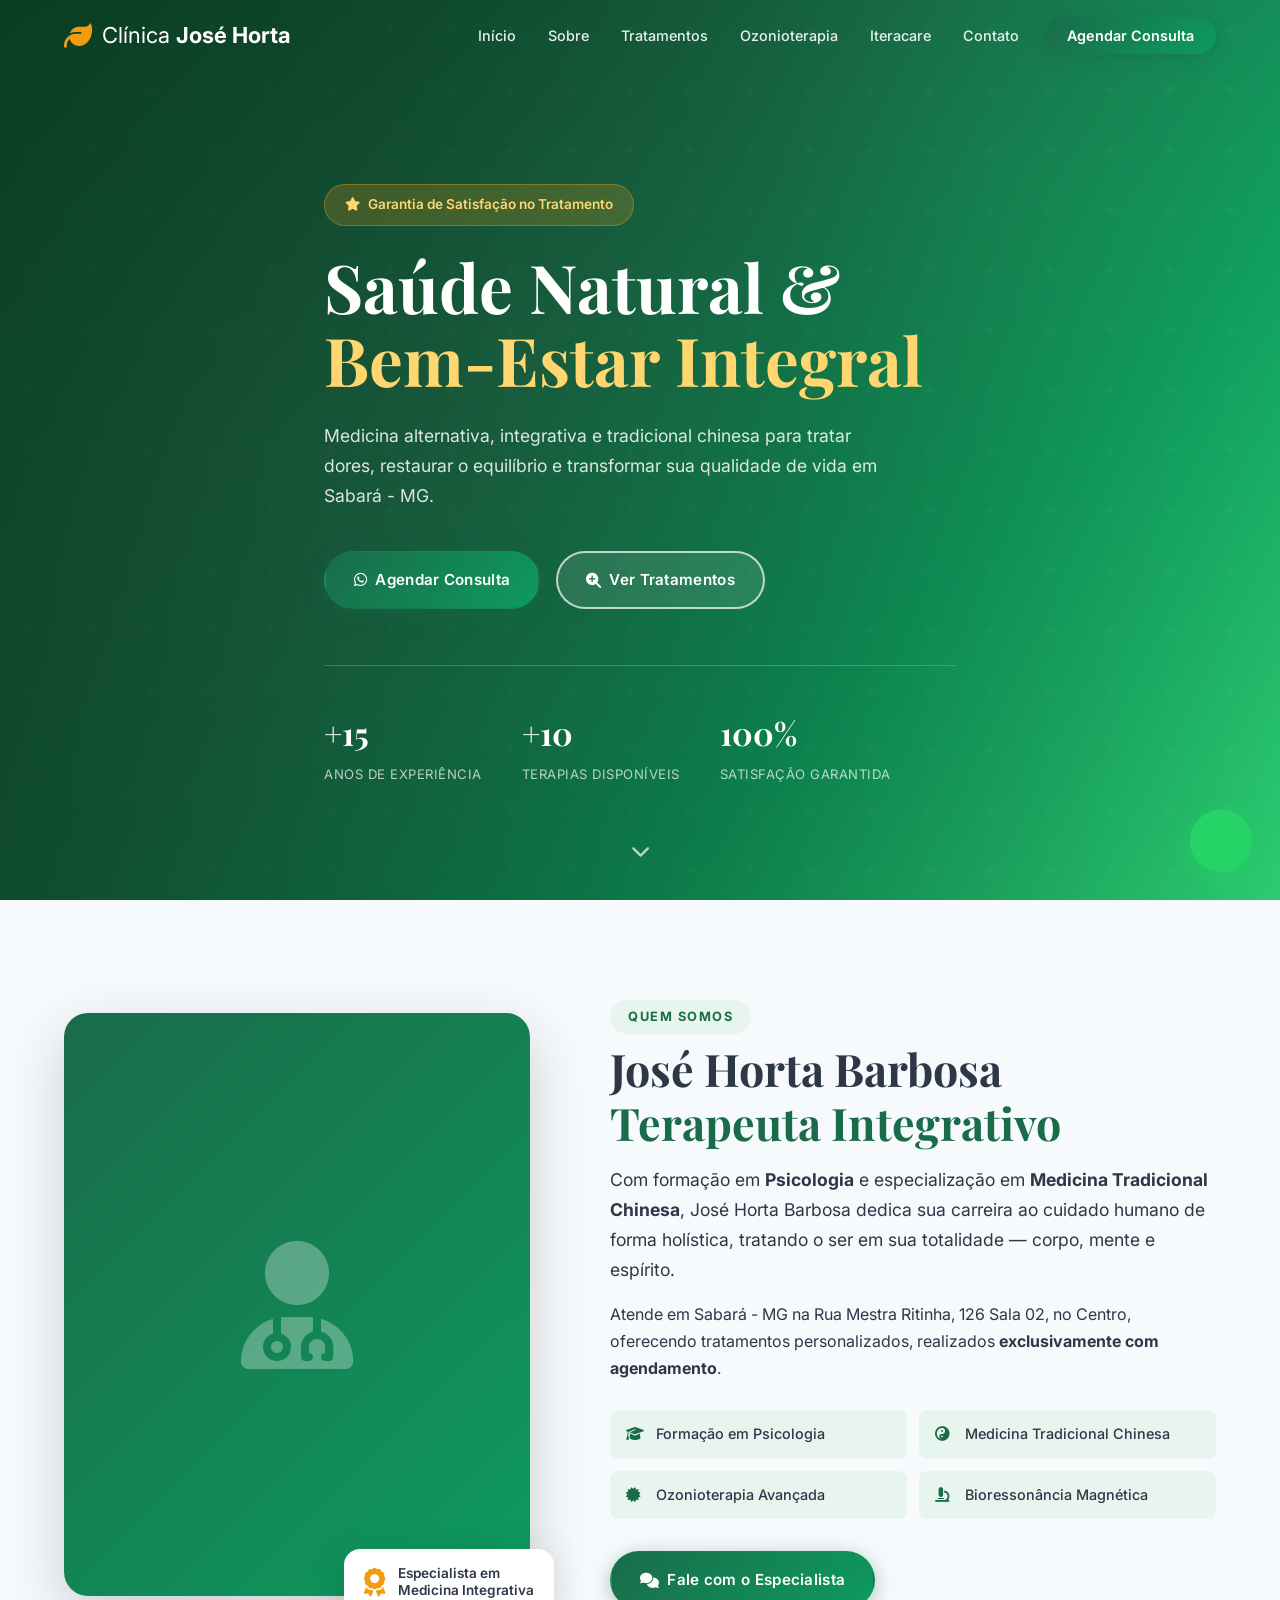
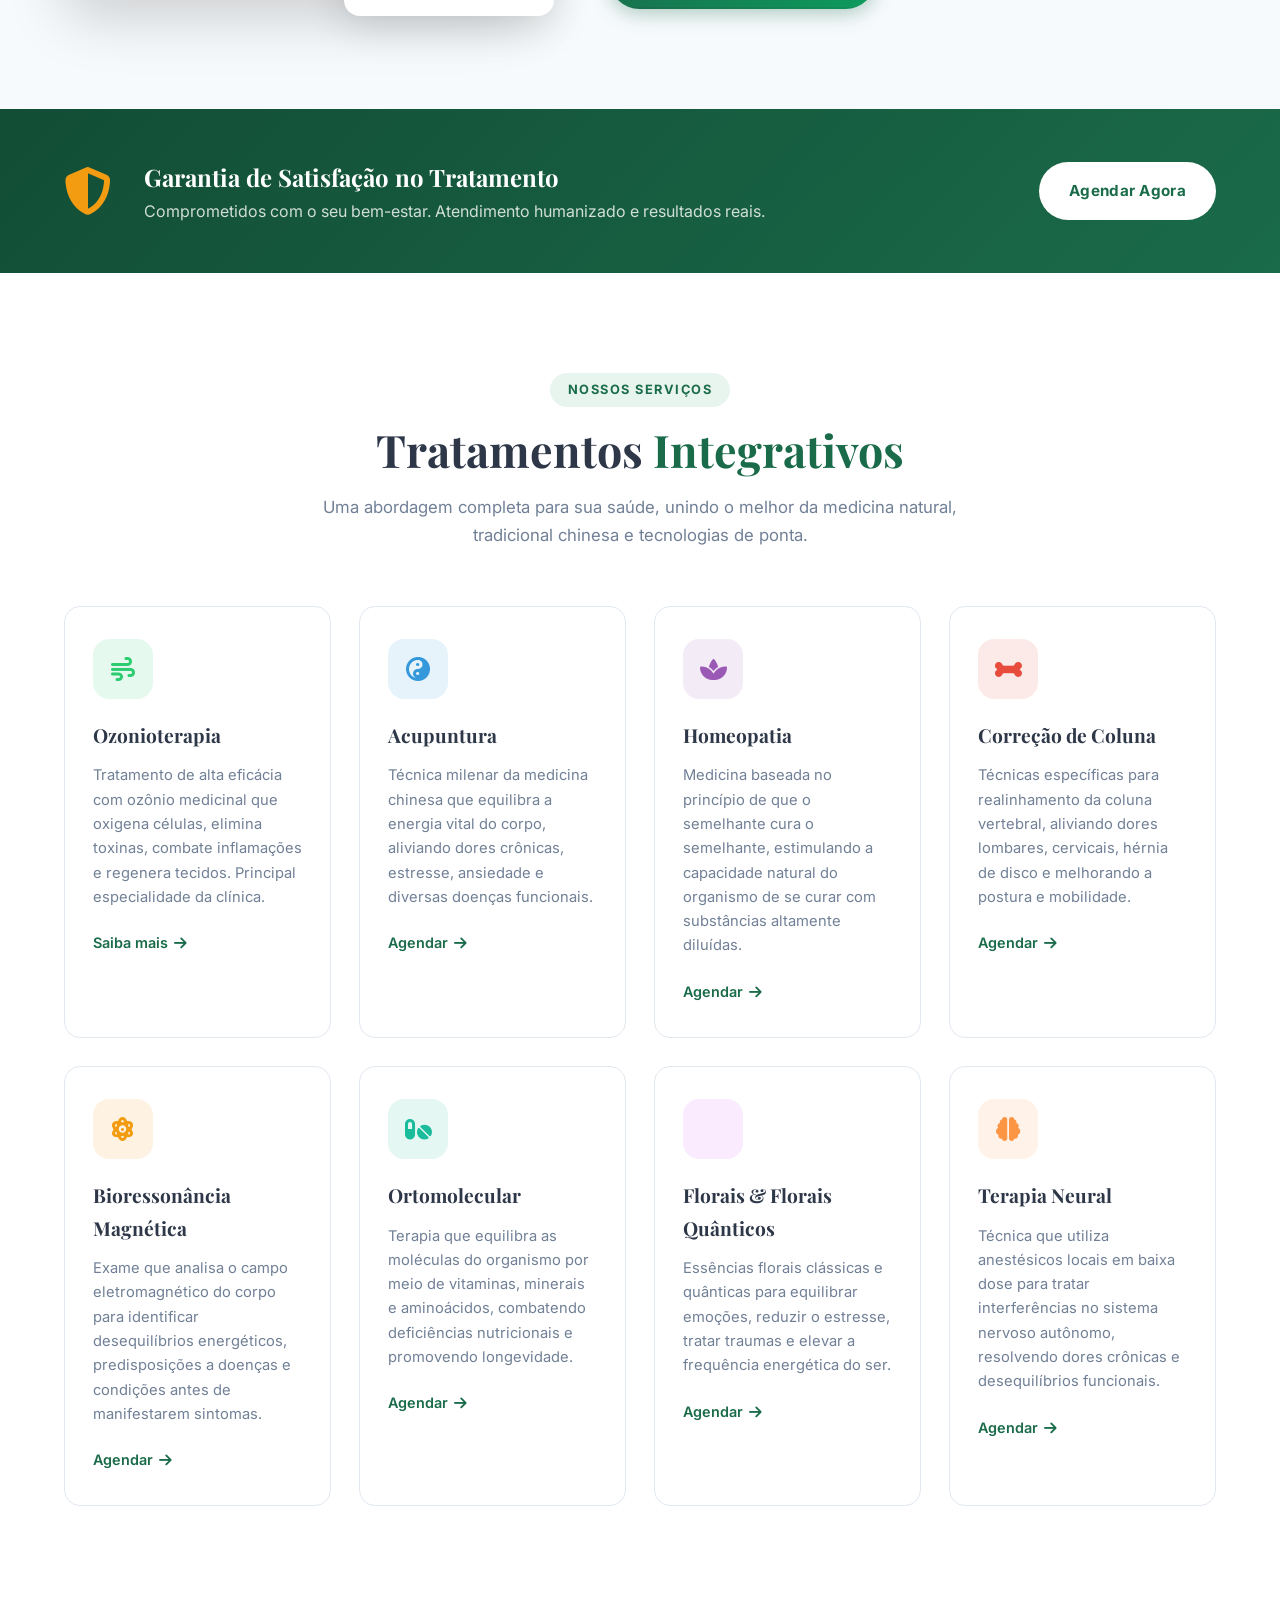
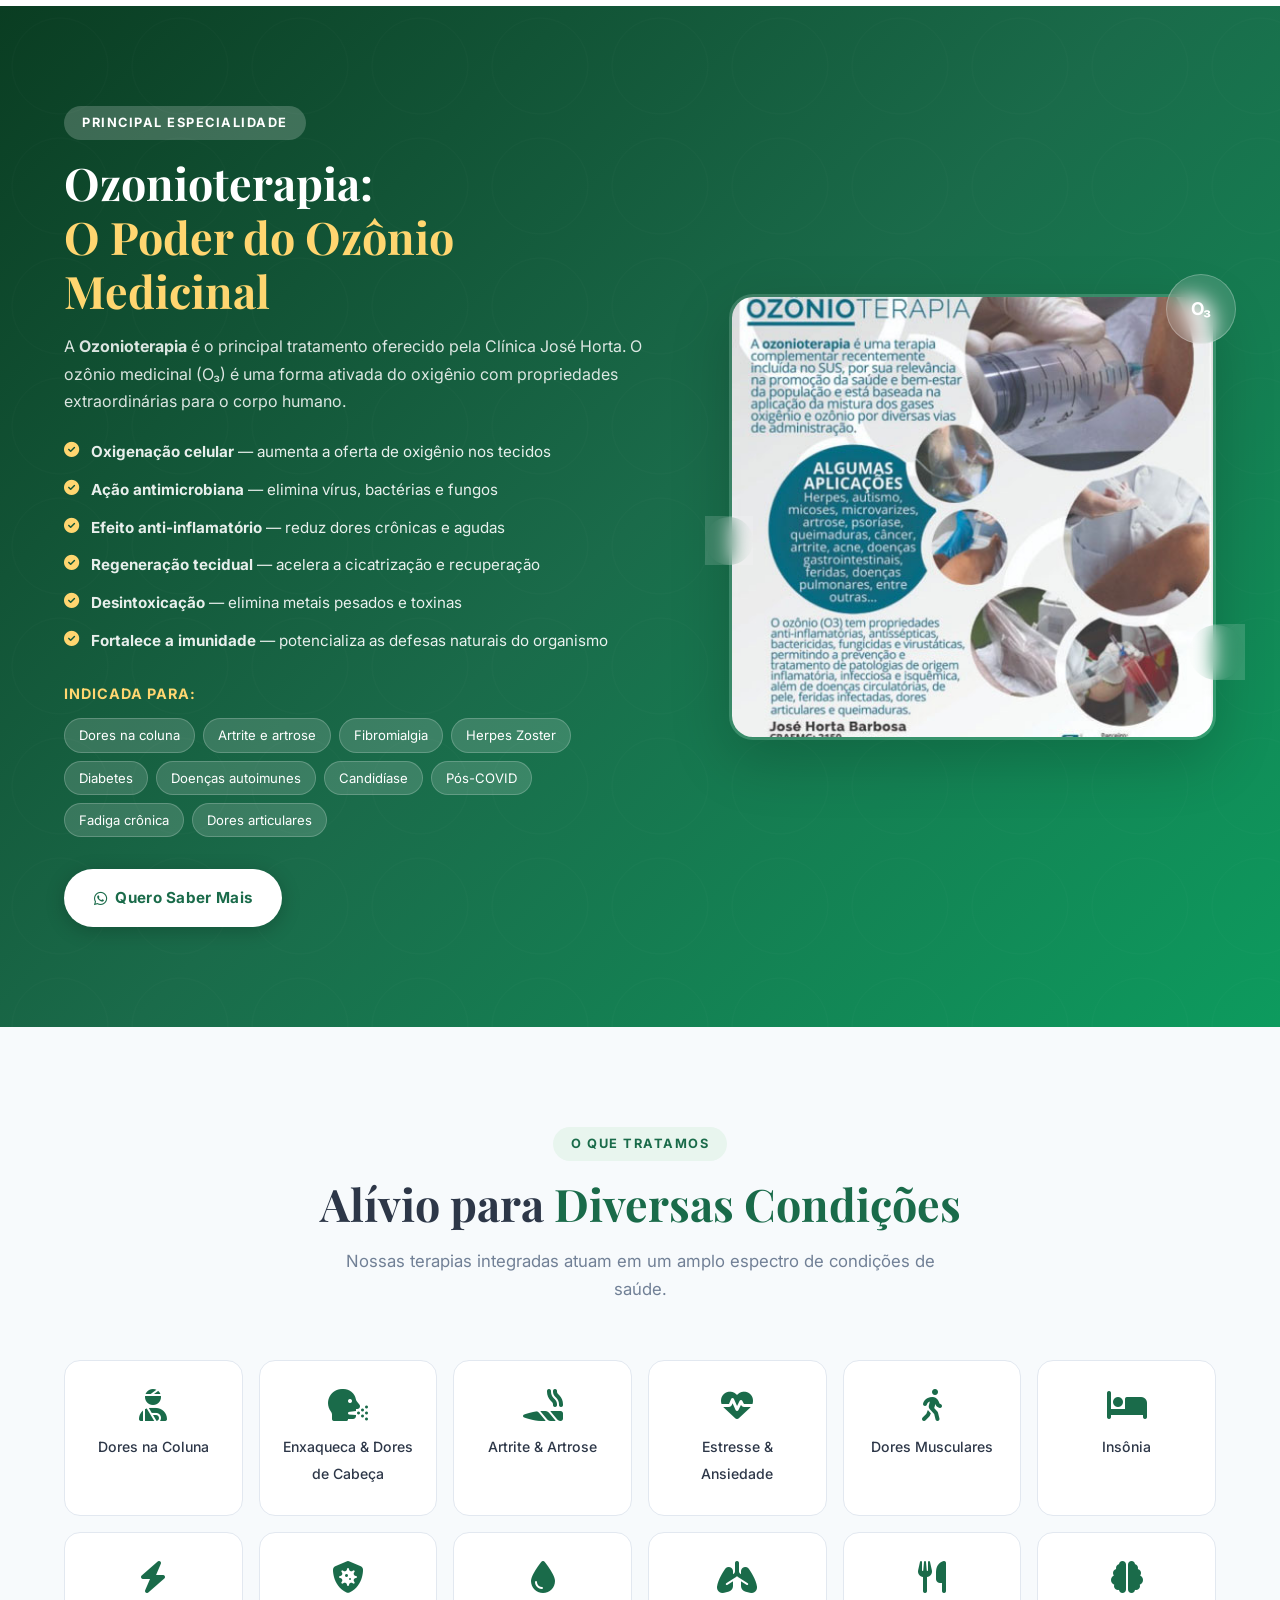
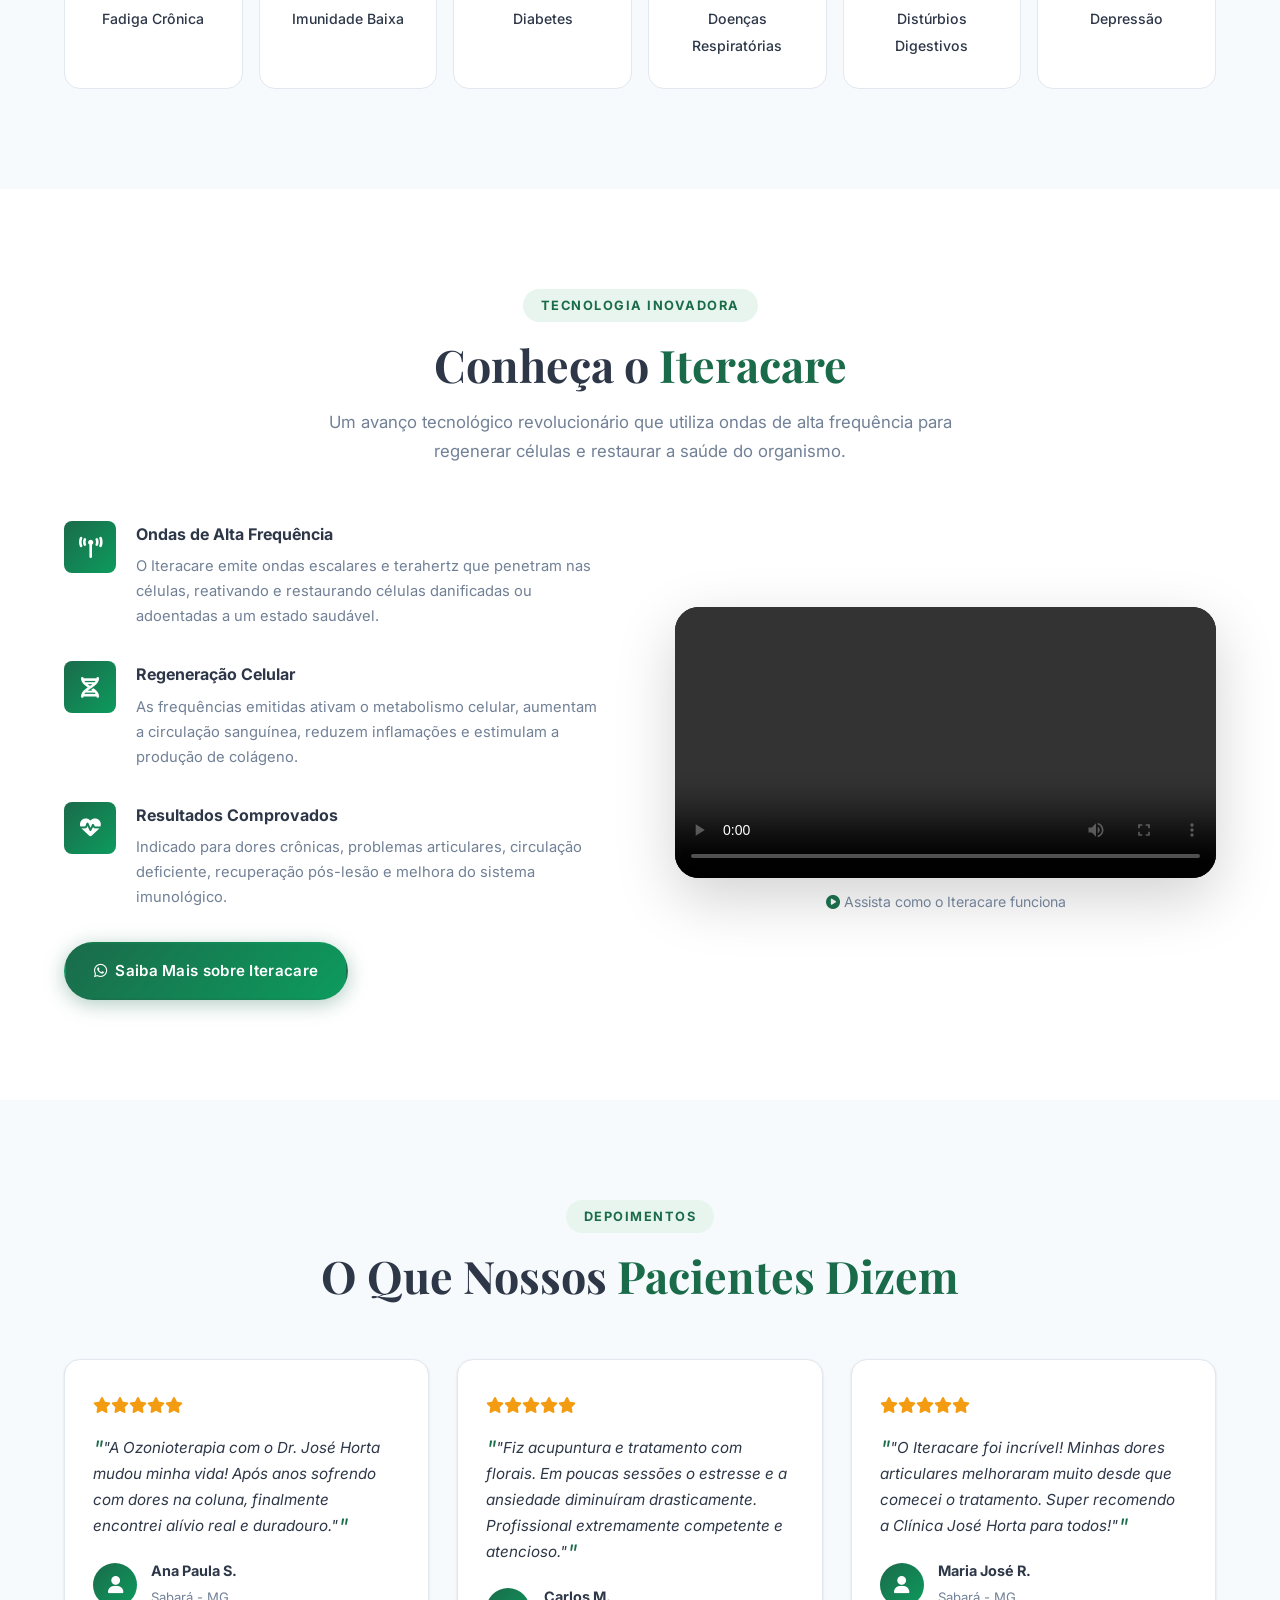
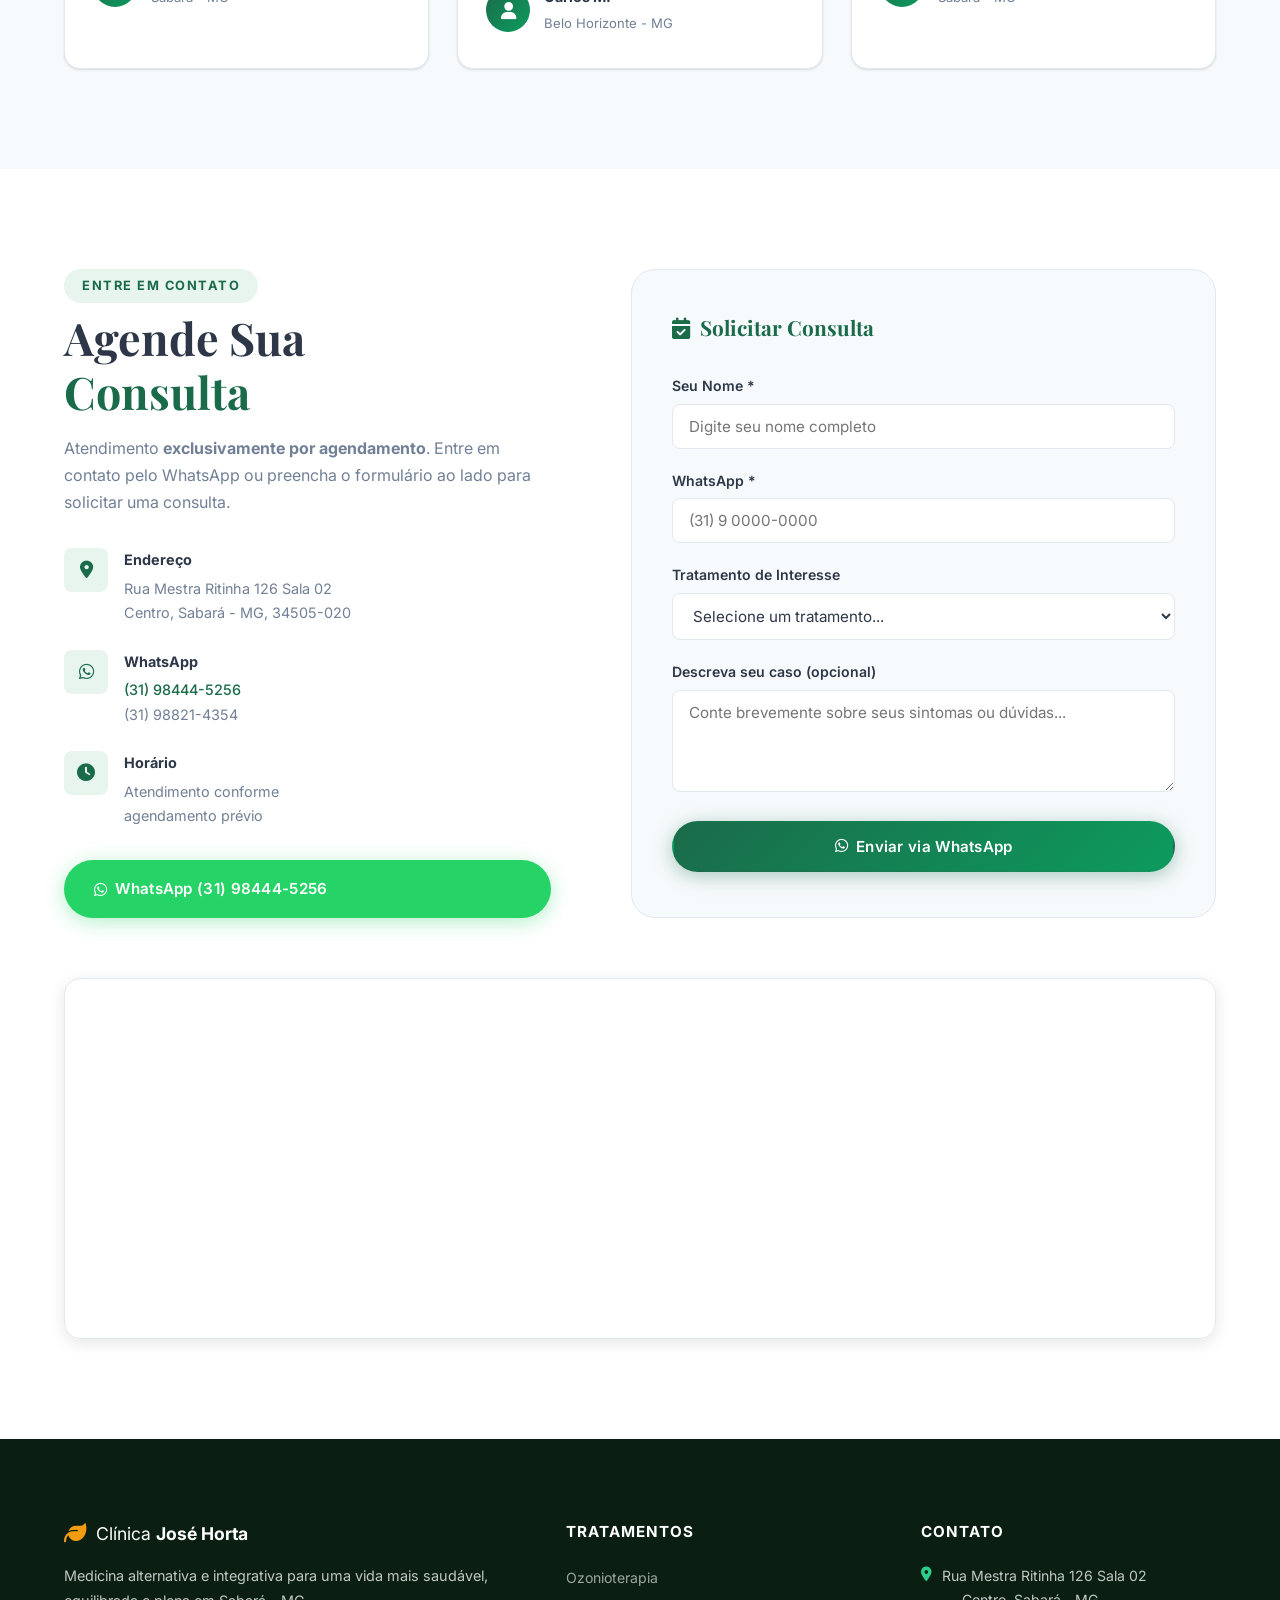
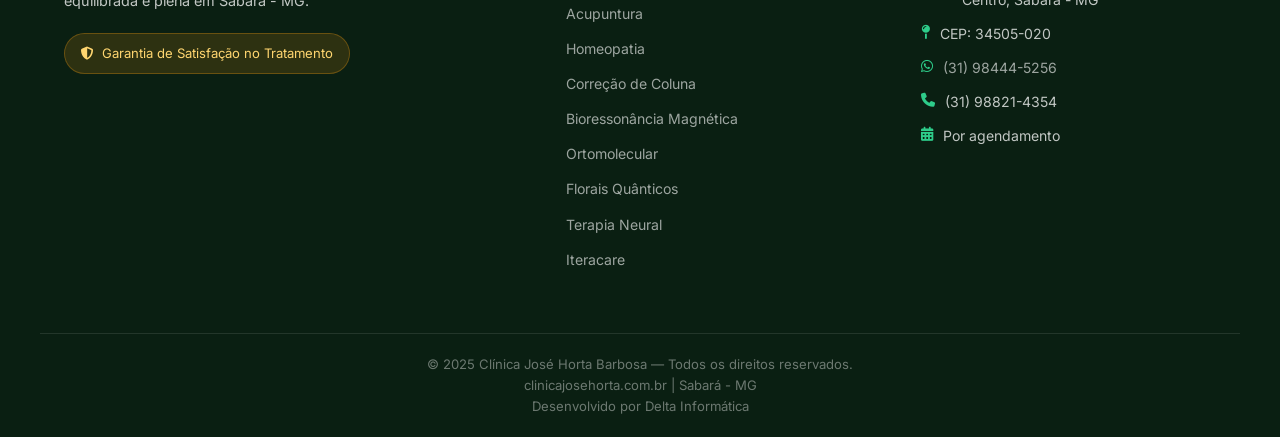
==== index.html @ dd83ba92 "Add files via upload" ====
<!DOCTYPE html>
<html lang="pt-BR">
<head>
  <meta charset="UTF-8" />
  <meta name="viewport" content="width=device-width, initial-scale=1.0" />
  <meta http-equiv="X-UA-Compatible" content="IE=edge" />

  <!-- SEO Primary -->
  <title>Clínica José Horta | Medicina Alternativa em Sabará - MG</title>
  <meta name="description" content="Clínica José Horta Barbosa em Sabará-MG. Especialista em Ozonioterapia, Acupuntura, Medicina Chinesa, Homeopatia, Bioressonância Magnética e muito mais. Agende sua consulta." />
  <meta name="keywords" content="medicina alternativa sabará, josé horta, jose horta sabara, alívio para dores coluna, alívio para dores, medicina chinesa sabara, ozônio terapia, ozonioterapia sabará, acupuntura, acupuntura sabara, medicina chinesa, tratamento com ondas de alta frequencia, iteracare, florais quânticos, terapia neural, homeopatia sabará, ortomolecular, bioressonância magnética, correção de coluna, terapia holística sabará, terapeuta sabará" />
  <meta name="author" content="José Horta Barbosa" />
  <meta name="robots" content="index, follow" />
  <link rel="canonical" href="https://clinicajosehorta.com.br/" />

  <!-- Open Graph -->
  <meta property="og:type" content="website" />
  <meta property="og:url" content="https://clinicajosehorta.com.br/" />
  <meta property="og:title" content="Clínica José Horta | Medicina Alternativa em Sabará - MG" />
  <meta property="og:description" content="Tratamentos naturais e integrais para seu bem-estar. Ozonioterapia, Acupuntura, Homeopatia, Bioressonância Magnética e mais. Sabará - MG." />
  <meta property="og:locale" content="pt_BR" />

  <!-- Schema.org structured data -->
  <script type="application/ld+json">
  {
    "@context": "https://schema.org",
    "@type": "MedicalClinic",
    "name": "Clínica José Horta Barbosa",
    "description": "Clínica de medicina alternativa e integrativa em Sabará - MG, especializada em ozonioterapia, acupuntura, medicina chinesa, homeopatia e mais.",
    "url": "https://clinicajosehorta.com.br",
    "telephone": "+553198444-5256",
    "address": {
      "@type": "PostalAddress",
      "streetAddress": "Rua Mestra Ritinha 126 Sala 02",
      "addressLocality": "Sabará",
      "addressRegion": "MG",
      "postalCode": "34505-020",
      "addressCountry": "BR"
    },
    "medicalSpecialty": ["Acupuncture", "Homeopathy", "Traditional Chinese Medicine"],
    "priceRange": "$$"
  }
  </script>

  <!-- Fonts -->
  <link rel="preconnect" href="https://fonts.googleapis.com" />
  <link rel="preconnect" href="https://fonts.gstatic.com" crossorigin />
  <link href="https://fonts.googleapis.com/css2?family=Playfair+Display:wght@400;600;700&family=Inter:wght@300;400;500;600&display=swap" rel="stylesheet" />

  <!-- Font Awesome -->
  <link rel="stylesheet" href="https://cdnjs.cloudflare.com/ajax/libs/font-awesome/6.5.0/css/all.min.css" />

  <link rel="stylesheet" href="css/style.css" />
</head>
<body>

  <!-- ===== HEADER / NAV ===== -->
  <header class="header" id="header">
    <nav class="nav container">
      <a href="#inicio" class="nav__logo">
        <i class="fas fa-leaf"></i>
        <span>Clínica <strong>José Horta</strong></span>
      </a>
      <ul class="nav__menu" id="navMenu">
        <li><a href="#inicio" class="nav__link">Início</a></li>
        <li><a href="#sobre" class="nav__link">Sobre</a></li>
        <li><a href="#tratamentos" class="nav__link">Tratamentos</a></li>
        <li><a href="#ozonio" class="nav__link">Ozonioterapia</a></li>
        <li><a href="#iteracare" class="nav__link">Iteracare</a></li>
        <li><a href="#contato" class="nav__link">Contato</a></li>
        <li><a href="https://wa.me/5531984445256?text=Olá!%20Gostaria%20de%20agendar%20uma%20consulta." target="_blank" rel="noopener" class="nav__btn">Agendar Consulta</a></li>
      </ul>
      <button class="nav__toggle" id="navToggle" aria-label="Menu">
        <i class="fas fa-bars"></i>
      </button>
    </nav>
  </header>

  <main>

    <!-- ===== HERO ===== -->
    <section class="hero" id="inicio">
      <div class="hero__bg"></div>
      <div class="hero__overlay"></div>
      <div class="container hero__content">
        <div class="hero__badge"><i class="fas fa-star"></i> Garantia de Satisfação no Tratamento</div>
        <h1 class="hero__title">
          Saúde Natural &amp;<br />
          <span class="highlight">Bem-Estar Integral</span>
        </h1>
        <p class="hero__subtitle">
          Medicina alternativa, integrativa e tradicional chinesa para tratar dores, restaurar o equilíbrio e transformar sua qualidade de vida em Sabará - MG.
        </p>
        <div class="hero__actions">
          <a href="https://wa.me/5531984445256?text=Olá!%20Gostaria%20de%20agendar%20uma%20consulta." target="_blank" rel="noopener" class="btn btn--primary">
            <i class="fab fa-whatsapp"></i> Agendar Consulta
          </a>
          <a href="#tratamentos" class="btn btn--outline">
            <i class="fas fa-search-plus"></i> Ver Tratamentos
          </a>
        </div>
        <div class="hero__stats">
          <div class="stat">
            <span class="stat__number">+15</span>
            <span class="stat__label">Anos de Experiência</span>
          </div>
          <div class="stat">
            <span class="stat__number">+10</span>
            <span class="stat__label">Terapias Disponíveis</span>
          </div>
          <div class="stat">
            <span class="stat__number">100%</span>
            <span class="stat__label">Satisfação Garantida</span>
          </div>
        </div>
      </div>
      <div class="hero__scroll">
        <a href="#sobre"><i class="fas fa-chevron-down"></i></a>
      </div>
    </section>

    <!-- ===== SOBRE ===== -->
    <section class="about" id="sobre">
      <div class="container about__grid">
        <div class="about__image-wrap">
          <div class="about__image-card">
            <div class="about__image-placeholder">
              <i class="fas fa-user-md"></i>
            </div>
            <div class="about__badge-card">
              <i class="fas fa-award"></i>
              <span>Especialista em<br/>Medicina Integrativa</span>
            </div>
          </div>
        </div>
        <div class="about__content">
          <span class="section__tag">Quem Somos</span>
          <h2 class="section__title">José Horta Barbosa<br /><span>Terapeuta Integrativo</span></h2>
          <p class="about__lead">
            Com formação em <strong>Psicologia</strong> e especialização em <strong>Medicina Tradicional Chinesa</strong>, José Horta Barbosa dedica sua carreira ao cuidado humano de forma holística, tratando o ser em sua totalidade — corpo, mente e espírito.
          </p>
          <p>
            Atende em Sabará - MG na Rua Mestra Ritinha, 126 Sala 02, no Centro, oferecendo tratamentos personalizados, realizados <strong>exclusivamente com agendamento</strong>.
          </p>
          <div class="about__credentials">
            <div class="credential"><i class="fas fa-graduation-cap"></i> Formação em Psicologia</div>
            <div class="credential"><i class="fas fa-yin-yang"></i> Medicina Tradicional Chinesa</div>
            <div class="credential"><i class="fas fa-certificate"></i> Ozonioterapia Avançada</div>
            <div class="credential"><i class="fas fa-microscope"></i> Bioressonância Magnética</div>
          </div>
          <a href="https://wa.me/5531984445256?text=Olá!%20Gostaria%20de%20saber%20mais%20sobre%20os%20tratamentos." target="_blank" rel="noopener" class="btn btn--primary">
            <i class="fas fa-comments"></i> Fale com o Especialista
          </a>
        </div>
      </div>
    </section>

    <!-- ===== BANNER DESTAQUE ===== -->
    <section class="banner-cta">
      <div class="container banner-cta__inner">
        <i class="fas fa-shield-alt banner-cta__icon"></i>
        <div>
          <h3>Garantia de Satisfação no Tratamento</h3>
          <p>Comprometidos com o seu bem-estar. Atendimento humanizado e resultados reais.</p>
        </div>
        <a href="https://wa.me/5531984445256?text=Olá!%20Gostaria%20de%20agendar%20uma%20consulta." target="_blank" rel="noopener" class="btn btn--white">
          Agendar Agora
        </a>
      </div>
    </section>

    <!-- ===== TRATAMENTOS ===== -->
    <section class="treatments" id="tratamentos">
      <div class="container">
        <div class="section__header">
          <span class="section__tag">Nossos Serviços</span>
          <h2 class="section__title">Tratamentos <span>Integrativos</span></h2>
          <p class="section__subtitle">Uma abordagem completa para sua saúde, unindo o melhor da medicina natural, tradicional chinesa e tecnologias de ponta.</p>
        </div>
        <div class="treatments__grid">

          <div class="treatment-card" data-aos="fade-up">
            <div class="treatment-card__icon" style="--c:#2ecc71">
              <i class="fas fa-wind"></i>
            </div>
            <h3>Ozonioterapia</h3>
            <p>Tratamento de alta eficácia com ozônio medicinal que oxigena células, elimina toxinas, combate inflamações e regenera tecidos. Principal especialidade da clínica.</p>
            <a href="#ozonio" class="treatment-card__link">Saiba mais <i class="fas fa-arrow-right"></i></a>
          </div>

          <div class="treatment-card" data-aos="fade-up" data-aos-delay="100">
            <div class="treatment-card__icon" style="--c:#3498db">
              <i class="fas fa-yin-yang"></i>
            </div>
            <h3>Acupuntura</h3>
            <p>Técnica milenar da medicina chinesa que equilibra a energia vital do corpo, aliviando dores crônicas, estresse, ansiedade e diversas doenças funcionais.</p>
            <a href="#contato" class="treatment-card__link">Agendar <i class="fas fa-arrow-right"></i></a>
          </div>

          <div class="treatment-card" data-aos="fade-up" data-aos-delay="200">
            <div class="treatment-card__icon" style="--c:#9b59b6">
              <i class="fas fa-spa"></i>
            </div>
            <h3>Homeopatia</h3>
            <p>Medicina baseada no princípio de que o semelhante cura o semelhante, estimulando a capacidade natural do organismo de se curar com substâncias altamente diluídas.</p>
            <a href="#contato" class="treatment-card__link">Agendar <i class="fas fa-arrow-right"></i></a>
          </div>

          <div class="treatment-card" data-aos="fade-up" data-aos-delay="300">
            <div class="treatment-card__icon" style="--c:#e74c3c">
              <i class="fas fa-bone"></i>
            </div>
            <h3>Correção de Coluna</h3>
            <p>Técnicas específicas para realinhamento da coluna vertebral, aliviando dores lombares, cervicais, hérnia de disco e melhorando a postura e mobilidade.</p>
            <a href="#contato" class="treatment-card__link">Agendar <i class="fas fa-arrow-right"></i></a>
          </div>

          <div class="treatment-card" data-aos="fade-up" data-aos-delay="0">
            <div class="treatment-card__icon" style="--c:#f39c12">
              <i class="fas fa-atom"></i>
            </div>
            <h3>Bioressonância Magnética</h3>
            <p>Exame que analisa o campo eletromagnético do corpo para identificar desequilíbrios energéticos, predisposições a doenças e condições antes de manifestarem sintomas.</p>
            <a href="#contato" class="treatment-card__link">Agendar <i class="fas fa-arrow-right"></i></a>
          </div>

          <div class="treatment-card" data-aos="fade-up" data-aos-delay="100">
            <div class="treatment-card__icon" style="--c:#1abc9c">
              <i class="fas fa-pills"></i>
            </div>
            <h3>Ortomolecular</h3>
            <p>Terapia que equilibra as moléculas do organismo por meio de vitaminas, minerais e aminoácidos, combatendo deficiências nutricionais e promovendo longevidade.</p>
            <a href="#contato" class="treatment-card__link">Agendar <i class="fas fa-arrow-right"></i></a>
          </div>

          <div class="treatment-card" data-aos="fade-up" data-aos-delay="200">
            <div class="treatment-card__icon" style="--c:#e056fd">
              <i class="fas fa-flower-tulip"></i>
            </div>
            <h3>Florais &amp; Florais Quânticos</h3>
            <p>Essências florais clássicas e quânticas para equilibrar emoções, reduzir o estresse, tratar traumas e elevar a frequência energética do ser.</p>
            <a href="#contato" class="treatment-card__link">Agendar <i class="fas fa-arrow-right"></i></a>
          </div>

          <div class="treatment-card" data-aos="fade-up" data-aos-delay="300">
            <div class="treatment-card__icon" style="--c:#fd9644">
              <i class="fas fa-brain"></i>
            </div>
            <h3>Terapia Neural</h3>
            <p>Técnica que utiliza anestésicos locais em baixa dose para tratar interferências no sistema nervoso autônomo, resolvendo dores crônicas e desequilíbrios funcionais.</p>
            <a href="#contato" class="treatment-card__link">Agendar <i class="fas fa-arrow-right"></i></a>
          </div>

        </div>
      </div>
    </section>

    <!-- ===== OZONIOTERAPIA DESTAQUE ===== -->
    <section class="ozone" id="ozonio">
      <div class="ozone__bg"></div>
      <div class="container ozone__inner">
        <div class="ozone__content">
          <span class="section__tag section__tag--light">Principal Especialidade</span>
          <h2 class="section__title section__title--light">Ozonioterapia:<br /><span>O Poder do Ozônio Medicinal</span></h2>
          <p>
            A <strong>Ozonioterapia</strong> é o principal tratamento oferecido pela Clínica José Horta. O ozônio medicinal (O₃) é uma forma ativada do oxigênio com propriedades extraordinárias para o corpo humano.
          </p>
          <div class="ozone__benefits">
            <div class="ozone__benefit">
              <i class="fas fa-circle-check"></i>
              <span><strong>Oxigenação celular</strong> — aumenta a oferta de oxigênio nos tecidos</span>
            </div>
            <div class="ozone__benefit">
              <i class="fas fa-circle-check"></i>
              <span><strong>Ação antimicrobiana</strong> — elimina vírus, bactérias e fungos</span>
            </div>
            <div class="ozone__benefit">
              <i class="fas fa-circle-check"></i>
              <span><strong>Efeito anti-inflamatório</strong> — reduz dores crônicas e agudas</span>
            </div>
            <div class="ozone__benefit">
              <i class="fas fa-circle-check"></i>
              <span><strong>Regeneração tecidual</strong> — acelera a cicatrização e recuperação</span>
            </div>
            <div class="ozone__benefit">
              <i class="fas fa-circle-check"></i>
              <span><strong>Desintoxicação</strong> — elimina metais pesados e toxinas</span>
            </div>
            <div class="ozone__benefit">
              <i class="fas fa-circle-check"></i>
              <span><strong>Fortalece a imunidade</strong> — potencializa as defesas naturais do organismo</span>
            </div>
          </div>
          <div class="ozone__conditions">
            <h4>Indicada para:</h4>
            <div class="ozone__tags">
              <span>Dores na coluna</span>
              <span>Artrite e artrose</span>
              <span>Fibromialgia</span>
              <span>Herpes Zoster</span>
              <span>Diabetes</span>
              <span>Doenças autoimunes</span>
              <span>Candidíase</span>
              <span>Pós-COVID</span>
              <span>Fadiga crônica</span>
              <span>Dores articulares</span>
            </div>
          </div>
          <a href="https://wa.me/5531984445256?text=Olá!%20Tenho%20interesse%20em%20saber%20mais%20sobre%20a%20Ozonioterapia." target="_blank" rel="noopener" class="btn btn--white-green">
            <i class="fab fa-whatsapp"></i> Quero Saber Mais
          </a>
        </div>
        <div class="ozone__image">
          <div class="ozone__image-frame">
            <img src="imgs/ozonioterapia.jpg" alt="Ozonioterapia - Tratamento com ozônio medicinal na Clínica José Horta em Sabará MG" loading="lazy" />
          </div>
          <div class="ozone__bubble ozone__bubble--1">O₃</div>
          <div class="ozone__bubble ozone__bubble--2"><i class="fas fa-lungs"></i></div>
          <div class="ozone__bubble ozone__bubble--3"><i class="fas fa-dna"></i></div>
        </div>
      </div>
    </section>

    <!-- ===== DORES E CONDIÇÕES ===== -->
    <section class="conditions">
      <div class="container">
        <div class="section__header">
          <span class="section__tag">O Que Tratamos</span>
          <h2 class="section__title">Alívio para <span>Diversas Condições</span></h2>
          <p class="section__subtitle">Nossas terapias integradas atuam em um amplo espectro de condições de saúde.</p>
        </div>
        <div class="conditions__grid">
          <div class="condition-item"><i class="fas fa-user-injured"></i><span>Dores na Coluna</span></div>
          <div class="condition-item"><i class="fas fa-head-side-cough"></i><span>Enxaqueca &amp; Dores de Cabeça</span></div>
          <div class="condition-item"><i class="fas fa-joint"></i><span>Artrite &amp; Artrose</span></div>
          <div class="condition-item"><i class="fas fa-heart-pulse"></i><span>Estresse &amp; Ansiedade</span></div>
          <div class="condition-item"><i class="fas fa-person-walking"></i><span>Dores Musculares</span></div>
          <div class="condition-item"><i class="fas fa-bed"></i><span>Insônia</span></div>
          <div class="condition-item"><i class="fas fa-bolt"></i><span>Fadiga Crônica</span></div>
          <div class="condition-item"><i class="fas fa-shield-virus"></i><span>Imunidade Baixa</span></div>
          <div class="condition-item"><i class="fas fa-droplet"></i><span>Diabetes</span></div>
          <div class="condition-item"><i class="fas fa-lungs"></i><span>Doenças Respiratórias</span></div>
          <div class="condition-item"><i class="fas fa-utensils"></i><span>Distúrbios Digestivos</span></div>
          <div class="condition-item"><i class="fas fa-brain"></i><span>Depressão</span></div>
        </div>
      </div>
    </section>

    <!-- ===== ITERACARE ===== -->
    <section class="iteracare" id="iteracare">
      <div class="container">
        <div class="section__header">
          <span class="section__tag">Tecnologia Inovadora</span>
          <h2 class="section__title">Conheça o <span>Iteracare</span></h2>
          <p class="section__subtitle">Um avanço tecnológico revolucionário que utiliza ondas de alta frequência para regenerar células e restaurar a saúde do organismo.</p>
        </div>
        <div class="iteracare__grid">
          <div class="iteracare__info">
            <div class="iteracare__feature">
              <div class="iteracare__feature-icon"><i class="fas fa-broadcast-tower"></i></div>
              <div>
                <h4>Ondas de Alta Frequência</h4>
                <p>O Iteracare emite ondas escalares e terahertz que penetram nas células, reativando e restaurando células danificadas ou adoentadas a um estado saudável.</p>
              </div>
            </div>
            <div class="iteracare__feature">
              <div class="iteracare__feature-icon"><i class="fas fa-dna"></i></div>
              <div>
                <h4>Regeneração Celular</h4>
                <p>As frequências emitidas ativam o metabolismo celular, aumentam a circulação sanguínea, reduzem inflamações e estimulam a produção de colágeno.</p>
              </div>
            </div>
            <div class="iteracare__feature">
              <div class="iteracare__feature-icon"><i class="fas fa-heart-pulse"></i></div>
              <div>
                <h4>Resultados Comprovados</h4>
                <p>Indicado para dores crônicas, problemas articulares, circulação deficiente, recuperação pós-lesão e melhora do sistema imunológico.</p>
              </div>
            </div>
            <a href="https://wa.me/5531984445256?text=Olá!%20Tenho%20interesse%20no%20tratamento%20com%20Iteracare." target="_blank" rel="noopener" class="btn btn--primary">
              <i class="fab fa-whatsapp"></i> Saiba Mais sobre Iteracare
            </a>
          </div>
          <div class="iteracare__video-wrap">
            <video controls preload="metadata" poster="" class="iteracare__video" aria-label="Vídeo demonstrativo do aparelho Iteracare - ondas de alta frequência">
              <source src="imgs/Itera Care aparelho de frequencia de ondas.mp4" type="video/mp4" />
              Seu navegador não suporta vídeo HTML5.
            </video>
            <div class="iteracare__video-caption">
              <i class="fas fa-play-circle"></i> Assista como o Iteracare funciona
            </div>
          </div>
        </div>
      </div>
    </section>

    <!-- ===== DEPOIMENTOS ===== -->
    <section class="testimonials">
      <div class="container">
        <div class="section__header">
          <span class="section__tag">Depoimentos</span>
          <h2 class="section__title">O Que Nossos <span>Pacientes Dizem</span></h2>
        </div>
        <div class="testimonials__grid">
          <div class="testimonial-card">
            <div class="testimonial-card__stars">
              <i class="fas fa-star"></i><i class="fas fa-star"></i><i class="fas fa-star"></i><i class="fas fa-star"></i><i class="fas fa-star"></i>
            </div>
            <p>"A Ozonioterapia com o Dr. José Horta mudou minha vida! Após anos sofrendo com dores na coluna, finalmente encontrei alívio real e duradouro."</p>
            <div class="testimonial-card__author">
              <div class="testimonial-card__avatar"><i class="fas fa-user"></i></div>
              <div>
                <strong>Ana Paula S.</strong>
                <span>Sabará - MG</span>
              </div>
            </div>
          </div>
          <div class="testimonial-card">
            <div class="testimonial-card__stars">
              <i class="fas fa-star"></i><i class="fas fa-star"></i><i class="fas fa-star"></i><i class="fas fa-star"></i><i class="fas fa-star"></i>
            </div>
            <p>"Fiz acupuntura e tratamento com florais. Em poucas sessões o estresse e a ansiedade diminuíram drasticamente. Profissional extremamente competente e atencioso."</p>
            <div class="testimonial-card__author">
              <div class="testimonial-card__avatar"><i class="fas fa-user"></i></div>
              <div>
                <strong>Carlos M.</strong>
                <span>Belo Horizonte - MG</span>
              </div>
            </div>
          </div>
          <div class="testimonial-card">
            <div class="testimonial-card__stars">
              <i class="fas fa-star"></i><i class="fas fa-star"></i><i class="fas fa-star"></i><i class="fas fa-star"></i><i class="fas fa-star"></i>
            </div>
            <p>"O Iteracare foi incrível! Minhas dores articulares melhoraram muito desde que comecei o tratamento. Super recomendo a Clínica José Horta para todos!"</p>
            <div class="testimonial-card__author">
              <div class="testimonial-card__avatar"><i class="fas fa-user"></i></div>
              <div>
                <strong>Maria José R.</strong>
                <span>Sabará - MG</span>
              </div>
            </div>
          </div>
        </div>
      </div>
    </section>

    <!-- ===== CONTATO ===== -->
    <section class="contact" id="contato">
      <div class="container contact__grid">
        <div class="contact__info">
          <span class="section__tag">Entre em Contato</span>
          <h2 class="section__title">Agende Sua<br /><span>Consulta</span></h2>
          <p>Atendimento <strong>exclusivamente por agendamento</strong>. Entre em contato pelo WhatsApp ou preencha o formulário ao lado para solicitar uma consulta.</p>

          <div class="contact__details">
            <div class="contact__detail">
              <i class="fas fa-map-marker-alt"></i>
              <div>
                <strong>Endereço</strong>
                <p>Rua Mestra Ritinha 126 Sala 02<br />Centro, Sabará - MG, 34505-020</p>
              </div>
            </div>
            <div class="contact__detail">
              <i class="fab fa-whatsapp"></i>
              <div>
                <strong>WhatsApp</strong>
                <p>
                  <a href="https://wa.me/5531984445256?text=Olá!%20Gostaria%20de%20agendar%20uma%20consulta." target="_blank" rel="noopener">(31) 98444-5256</a><br />
                  <span>(31) 98821-4354</span>
                </p>
              </div>
            </div>
            <div class="contact__detail">
              <i class="fas fa-clock"></i>
              <div>
                <strong>Horário</strong>
                <p>Atendimento conforme<br />agendamento prévio</p>
              </div>
            </div>
          </div>

          <div class="contact__whatsapp-btns">
            <a href="https://wa.me/5531984445256?text=Olá!%20Gostaria%20de%20agendar%20uma%20consulta." target="_blank" rel="noopener" class="btn btn--whatsapp">
              <i class="fab fa-whatsapp"></i> WhatsApp (31) 98444-5256
            </a>
          </div>
        </div>

        <div class="contact__form-wrap">
          <form class="contact__form" id="contactForm" novalidate>
            <h3><i class="fas fa-calendar-check"></i> Solicitar Consulta</h3>
            <div class="form__group">
              <label for="name">Seu Nome *</label>
              <input type="text" id="name" name="name" placeholder="Digite seu nome completo" required autocomplete="name" />
            </div>
            <div class="form__group">
              <label for="phone">WhatsApp *</label>
              <input type="tel" id="phone" name="phone" placeholder="(31) 9 0000-0000" required autocomplete="tel" />
            </div>
            <div class="form__group">
              <label for="treatment">Tratamento de Interesse</label>
              <select id="treatment" name="treatment">
                <option value="">Selecione um tratamento...</option>
                <option value="ozonioterapia">Ozonioterapia</option>
                <option value="acupuntura">Acupuntura</option>
                <option value="homeopatia">Homeopatia</option>
                <option value="coluna">Correção de Coluna</option>
                <option value="bioressonancia">Bioressonância Magnética</option>
                <option value="ortomolecular">Ortomolecular</option>
                <option value="florais">Florais / Florais Quânticos</option>
                <option value="terapia-neural">Terapia Neural</option>
                <option value="iteracare">Iteracare</option>
                <option value="outro">Outro / Não sei ainda</option>
              </select>
            </div>
            <div class="form__group">
              <label for="message">Descreva seu caso (opcional)</label>
              <textarea id="message" name="message" rows="4" placeholder="Conte brevemente sobre seus sintomas ou dúvidas..."></textarea>
            </div>
            <button type="submit" class="btn btn--primary btn--full">
              <i class="fab fa-whatsapp"></i> Enviar via WhatsApp
            </button>
          </form>
        </div>
      </div>

      <div class="container">
        <div class="contact__map">
          <iframe
            src="https://www.google.com/maps/embed?pb=!1m18!1m12!1m3!1d3753.45!2d-43.8076!3d-19.8895!2m3!1f0!2f0!3f0!3m2!1i1024!2i768!4f13.1!3m3!1m2!1s0x0%3A0x0!2sRua%20Mestra%20Ritinha%20126%2C%20Centro%2C%20Sabar%C3%A1%2C%20MG!5e0!3m2!1spt!2sbr!4v1620000000000!5m2!1spt!2sbr"
            width="100%"
            height="350"
            style="border:0;"
            allowfullscreen=""
            loading="lazy"
            referrerpolicy="no-referrer-when-downgrade"
            title="Localização da Clínica José Horta em Sabará - MG"
            aria-label="Mapa com localização da clínica">
          </iframe>
        </div>
      </div>
    </section>

  </main>

  <!-- ===== FOOTER ===== -->
  <footer class="footer">
    <div class="container footer__grid">
      <div class="footer__brand">
        <div class="footer__logo">
          <i class="fas fa-leaf"></i>
          <span>Clínica <strong>José Horta</strong></span>
        </div>
        <p>Medicina alternativa e integrativa para uma vida mais saudável, equilibrada e plena em Sabará - MG.</p>
        <div class="footer__guarantee">
          <i class="fas fa-shield-alt"></i>
          <span>Garantia de Satisfação no Tratamento</span>
        </div>
      </div>
      <div class="footer__links">
        <h4>Tratamentos</h4>
        <ul>
          <li><a href="#tratamentos">Ozonioterapia</a></li>
          <li><a href="#tratamentos">Acupuntura</a></li>
          <li><a href="#tratamentos">Homeopatia</a></li>
          <li><a href="#tratamentos">Correção de Coluna</a></li>
          <li><a href="#tratamentos">Bioressonância Magnética</a></li>
          <li><a href="#tratamentos">Ortomolecular</a></li>
          <li><a href="#tratamentos">Florais Quânticos</a></li>
          <li><a href="#tratamentos">Terapia Neural</a></li>
          <li><a href="#iteracare">Iteracare</a></li>
        </ul>
      </div>
      <div class="footer__contact">
        <h4>Contato</h4>
        <p><i class="fas fa-map-marker-alt"></i> Rua Mestra Ritinha 126 Sala 02<br />&nbsp;&nbsp;&nbsp;&nbsp;&nbsp;Centro, Sabará - MG</p>
        <p><i class="fas fa-map-pin"></i> CEP: 34505-020</p>
        <p>
          <i class="fab fa-whatsapp"></i>
          <a href="https://wa.me/5531984445256" target="_blank" rel="noopener">(31) 98444-5256</a>
        </p>
        <p>
          <i class="fas fa-phone"></i>
          (31) 98821-4354
        </p>
        <p><i class="fas fa-calendar-alt"></i> Por agendamento</p>
      </div>
    </div>
    <div class="footer__bottom">
      <div class="container">
        <p>&copy; 2025 Clínica José Horta Barbosa — Todos os direitos reservados.</p>
        <p>clinicajosehorta.com.br | Sabará - MG</p>
        <p>Desenvolvido por <a href="https://www.deltainformatica.com.br/" target="_blank" rel="noopener">Delta Informática</a></p>
      </div>
    </div>
  </footer>

  <!-- ===== FLOATING WHATSAPP BUTTON ===== -->
  <a href="https://wa.me/5531984445256?text=Olá!%20Gostaria%20de%20agendar%20uma%20consulta." target="_blank" rel="noopener" class="whatsapp-float" id="whatsappFloat" aria-label="Fale conosco pelo WhatsApp">
    <i class="fab fa-whatsapp"></i>
    <div class="whatsapp-float__pulse"></div>
  </a>

  <!-- Back to top -->
  <a href="#inicio" class="back-to-top" id="backToTop" aria-label="Voltar ao topo">
    <i class="fas fa-chevron-up"></i>
  </a>

  <script src="js/main.js"></script>
</body>
</html>
---- css/style.css ----
/* ============================================================
   Clínica José Horta — Main Stylesheet
   Modern, professional alternative medicine website
   ============================================================ */

/* ---- CSS Variables ---- */
:root {
  --color-primary: #1a6b4a;
  --color-primary-dark: #124d36;
  --color-primary-light: #2ecc8a;
  --color-secondary: #0d9b5e;
  --color-accent: #f39c12;
  --color-accent-light: #ffd670;
  --color-green-soft: #e8f5ee;
  --color-white: #ffffff;
  --color-text: #2d3748;
  --color-text-light: #718096;
  --color-bg: #f7fafc;
  --color-border: #e2e8f0;
  --color-whatsapp: #25D366;
  --color-whatsapp-dark: #128C7E;

  --font-heading: 'Playfair Display', Georgia, serif;
  --font-body: 'Inter', system-ui, sans-serif;

  --shadow-sm: 0 1px 3px rgba(0,0,0,.08), 0 1px 2px rgba(0,0,0,.06);
  --shadow-md: 0 4px 16px rgba(0,0,0,.10);
  --shadow-lg: 0 10px 40px rgba(0,0,0,.14);
  --shadow-xl: 0 20px 60px rgba(0,0,0,.18);

  --radius-sm: 8px;
  --radius-md: 16px;
  --radius-lg: 24px;
  --radius-full: 999px;

  --transition: .3s ease;
  --header-h: 72px;
}

/* ---- Reset & Base ---- */
*, *::before, *::after { box-sizing: border-box; margin: 0; padding: 0; }

html {
  scroll-behavior: smooth;
  font-size: 16px;
}

body {
  font-family: var(--font-body);
  color: var(--color-text);
  background: var(--color-white);
  line-height: 1.7;
  overflow-x: hidden;
}

img { max-width: 100%; height: auto; display: block; }

a { text-decoration: none; color: inherit; }

ul { list-style: none; }

button { cursor: pointer; font-family: inherit; }

/* ---- Layout helpers ---- */
.container {
  width: 100%;
  max-width: 1200px;
  margin-inline: auto;
  padding-inline: 24px;
}

/* ============================================================
   BUTTONS
   ============================================================ */
.btn {
  display: inline-flex;
  align-items: center;
  gap: 8px;
  padding: 14px 28px;
  border-radius: var(--radius-full);
  font-weight: 600;
  font-size: .95rem;
  letter-spacing: .3px;
  transition: var(--transition);
  border: 2px solid transparent;
  cursor: pointer;
  text-decoration: none;
  white-space: nowrap;
}

.btn--primary {
  background: linear-gradient(135deg, var(--color-primary), var(--color-secondary));
  color: var(--color-white);
  box-shadow: 0 4px 20px rgba(26,107,74,.35);
}
.btn--primary:hover {
  transform: translateY(-2px);
  box-shadow: 0 8px 30px rgba(26,107,74,.45);
}

.btn--outline {
  border-color: rgba(255,255,255,.7);
  color: var(--color-white);
  background: rgba(255,255,255,.1);
  backdrop-filter: blur(6px);
}
.btn--outline:hover {
  background: rgba(255,255,255,.2);
  transform: translateY(-2px);
}

.btn--white {
  background: var(--color-white);
  color: var(--color-primary);
  font-weight: 700;
}
.btn--white:hover {
  background: var(--color-green-soft);
  transform: translateY(-2px);
}

.btn--white-green {
  background: var(--color-white);
  color: var(--color-primary);
  font-weight: 700;
  box-shadow: 0 4px 20px rgba(0,0,0,.2);
}
.btn--white-green:hover {
  background: var(--color-green-soft);
  transform: translateY(-2px);
}

.btn--whatsapp {
  background: var(--color-whatsapp);
  color: var(--color-white);
  box-shadow: 0 4px 20px rgba(37,211,102,.35);
}
.btn--whatsapp:hover {
  background: var(--color-whatsapp-dark);
  transform: translateY(-2px);
}

.btn--full { width: 100%; justify-content: center; }

/* ============================================================
   SECTION HELPERS
   ============================================================ */
.section__header {
  text-align: center;
  margin-bottom: 56px;
}

.section__tag {
  display: inline-block;
  background: var(--color-green-soft);
  color: var(--color-primary);
  font-size: .8rem;
  font-weight: 700;
  letter-spacing: 1.5px;
  text-transform: uppercase;
  padding: 6px 18px;
  border-radius: var(--radius-full);
  margin-bottom: 16px;
}

.section__tag--light {
  background: rgba(255,255,255,.2);
  color: var(--color-white);
}

.section__title {
  font-family: var(--font-heading);
  font-size: clamp(1.8rem, 3.5vw, 2.8rem);
  color: var(--color-text);
  line-height: 1.2;
  margin-bottom: 16px;
}

.section__title span {
  color: var(--color-primary);
}

.section__title--light { color: var(--color-white); }
.section__title--light span { color: var(--color-accent-light); }

.section__subtitle {
  max-width: 640px;
  margin-inline: auto;
  color: var(--color-text-light);
  font-size: 1.05rem;
}

/* ============================================================
   HEADER / NAV
   ============================================================ */
.header {
  position: fixed;
  top: 0;
  left: 0;
  right: 0;
  z-index: 1000;
  height: var(--header-h);
  transition: background .3s, box-shadow .3s;
}

.header.scrolled {
  background: rgba(255,255,255,.97);
  box-shadow: 0 2px 20px rgba(0,0,0,.10);
  backdrop-filter: blur(10px);
}

.nav {
  display: flex;
  align-items: center;
  justify-content: space-between;
  height: 100%;
}

.nav__logo {
  display: flex;
  align-items: center;
  gap: 10px;
  font-size: 1.375rem;
  color: var(--color-white);
  transition: var(--transition);
}

.header.scrolled .nav__logo { color: var(--color-primary); }

.nav__logo i {
  font-size: 1.75rem;
  color: var(--color-accent);
}

.nav__logo strong { color: inherit; }

.nav__menu {
  display: flex;
  align-items: center;
  gap: 4px;
}

.nav__link {
  padding: 8px 14px;
  color: rgba(255,255,255,.9);
  font-size: .9rem;
  font-weight: 500;
  border-radius: var(--radius-sm);
  transition: var(--transition);
}

.nav__link:hover { background: rgba(255,255,255,.15); color: var(--color-white); }

.header.scrolled .nav__link { color: var(--color-text); }
.header.scrolled .nav__link:hover { background: var(--color-green-soft); color: var(--color-primary); }

.nav__btn {
  padding: 10px 22px;
  background: linear-gradient(135deg, var(--color-primary), var(--color-secondary));
  color: var(--color-white) !important;
  border-radius: var(--radius-full);
  font-weight: 600;
  font-size: .9rem;
  box-shadow: 0 4px 14px rgba(26,107,74,.4);
  transition: var(--transition);
  margin-left: 8px;
}
.nav__btn:hover {
  transform: translateY(-2px);
  box-shadow: 0 6px 20px rgba(26,107,74,.5);
  background: rgba(255,255,255,.1) !important;
  border: none;
}

.header.scrolled .nav__btn {
  background: linear-gradient(135deg, var(--color-primary), var(--color-secondary)) !important;
  color: white !important;
}

.nav__toggle {
  display: none;
  background: none;
  border: none;
  color: var(--color-white);
  font-size: 1.4rem;
  padding: 8px;
}
.header.scrolled .nav__toggle { color: var(--color-primary); }

/* ============================================================
   HERO
   ============================================================ */
.hero {
  position: relative;
  min-height: 100vh;
  display: flex;
  align-items: center;
  padding-top: var(--header-h);
  overflow: hidden;
}

.hero__bg {
  position: absolute;
  inset: 0;
  background: linear-gradient(135deg, #0a3d22 0%, #1a6b4a 40%, #0d9b5e 70%, #2ecc71 100%);
}

.hero__bg::before {
  content: '';
  position: absolute;
  inset: 0;
  background-image:
    radial-gradient(circle at 20% 50%, rgba(255,255,255,.06) 0%, transparent 50%),
    radial-gradient(circle at 80% 20%, rgba(46,204,113,.15) 0%, transparent 50%),
    url("data:image/svg+xml,%3Csvg width='60' height='60' viewBox='0 0 60 60' xmlns='http://www.w3.org/2000/svg'%3E%3Cg fill='none' fill-rule='evenodd'%3E%3Cg fill='%23ffffff' fill-opacity='0.03'%3E%3Ccircle cx='30' cy='30' r='4'/%3E%3C/g%3E%3C/g%3E%3C/svg%3E");
}

.hero__overlay {
  position: absolute;
  inset: 0;
  background: linear-gradient(to right, rgba(10,61,34,.7) 0%, rgba(10,61,34,.3) 60%, transparent 100%);
}

.hero__content {
  position: relative;
  z-index: 2;
  max-width: 680px;
  padding-block: 80px;
}

.hero__badge {
  display: inline-flex;
  align-items: center;
  gap: 8px;
  background: rgba(243,156,18,.2);
  border: 1px solid rgba(243,156,18,.4);
  color: var(--color-accent-light);
  padding: 8px 20px;
  border-radius: var(--radius-full);
  font-size: .85rem;
  font-weight: 600;
  margin-bottom: 24px;
  animation: fadeInDown .8s ease;
}

.hero__title {
  font-family: var(--font-heading);
  font-size: clamp(2.4rem, 6vw, 4.2rem);
  color: var(--color-white);
  line-height: 1.1;
  margin-bottom: 24px;
  animation: fadeInUp .9s ease .1s both;
}

.hero__title .highlight {
  color: var(--color-accent-light);
  display: block;
}

.hero__subtitle {
  color: rgba(255,255,255,.85);
  font-size: 1.1rem;
  margin-bottom: 40px;
  max-width: 560px;
  animation: fadeInUp .9s ease .2s both;
}

.hero__actions {
  display: flex;
  flex-wrap: wrap;
  gap: 16px;
  margin-bottom: 56px;
  animation: fadeInUp .9s ease .3s both;
}

.hero__stats {
  display: flex;
  gap: 40px;
  padding-top: 40px;
  border-top: 1px solid rgba(255,255,255,.2);
  animation: fadeInUp .9s ease .4s both;
}

.stat__number {
  display: block;
  font-family: var(--font-heading);
  font-size: 2rem;
  font-weight: 700;
  color: var(--color-white);
}

.stat__label {
  font-size: .82rem;
  color: rgba(255,255,255,.7);
  text-transform: uppercase;
  letter-spacing: .5px;
}

.hero__scroll {
  position: absolute;
  bottom: 32px;
  left: 50%;
  transform: translateX(-50%);
  z-index: 2;
}

.hero__scroll a {
  color: rgba(255,255,255,.7);
  font-size: 1.2rem;
  animation: bounce 2s infinite;
  display: block;
}

/* ============================================================
   ABOUT
   ============================================================ */
.about {
  padding: 100px 0;
  background: var(--color-bg);
}

.about__grid {
  display: grid;
  grid-template-columns: 1fr 1.3fr;
  gap: 80px;
  align-items: center;
}

.about__image-wrap {
  position: relative;
}

.about__image-card {
  position: relative;
  border-radius: var(--radius-lg);
  overflow: visible;
}

.about__image-placeholder {
  width: 100%;
  aspect-ratio: 4/5;
  background: linear-gradient(135deg, var(--color-primary), var(--color-secondary));
  border-radius: var(--radius-lg);
  display: flex;
  align-items: center;
  justify-content: center;
  box-shadow: var(--shadow-xl);
}

.about__image-placeholder i {
  font-size: 8rem;
  color: rgba(255,255,255,.3);
}

.about__badge-card {
  position: absolute;
  bottom: -20px;
  right: -24px;
  background: var(--color-white);
  border-radius: var(--radius-md);
  padding: 16px 20px;
  display: flex;
  align-items: center;
  gap: 12px;
  box-shadow: var(--shadow-lg);
  font-size: .85rem;
  font-weight: 600;
  color: var(--color-text);
  line-height: 1.3;
}

.about__badge-card i {
  font-size: 1.8rem;
  color: var(--color-accent);
}

.about__content .section__tag { margin-bottom: 8px; }

.about__lead {
  font-size: 1.1rem;
  margin-bottom: 16px;
}

.about__credentials {
  display: grid;
  grid-template-columns: 1fr 1fr;
  gap: 12px;
  margin: 28px 0 32px;
}

.credential {
  display: flex;
  align-items: center;
  gap: 10px;
  background: var(--color-green-soft);
  padding: 12px 16px;
  border-radius: var(--radius-sm);
  font-size: .9rem;
  font-weight: 500;
}

.credential i {
  color: var(--color-primary);
  width: 20px;
  flex-shrink: 0;
}

/* ============================================================
   BANNER CTA
   ============================================================ */
.banner-cta {
  background: linear-gradient(135deg, var(--color-primary-dark), var(--color-primary));
  padding: 48px 0;
}

.banner-cta__inner {
  display: flex;
  align-items: center;
  gap: 32px;
  flex-wrap: wrap;
}

.banner-cta__icon {
  font-size: 3rem;
  color: var(--color-accent);
  flex-shrink: 0;
}

.banner-cta__inner > div {
  flex: 1;
}

.banner-cta__inner h3 {
  font-family: var(--font-heading);
  font-size: 1.5rem;
  color: var(--color-white);
}

.banner-cta__inner p {
  color: rgba(255,255,255,.8);
}

/* ============================================================
   TREATMENTS
   ============================================================ */
.treatments {
  padding: 100px 0;
  background: var(--color-white);
}

.treatments__grid {
  display: grid;
  grid-template-columns: repeat(auto-fill, minmax(260px, 1fr));
  gap: 28px;
}

.treatment-card {
  background: var(--color-white);
  border: 1px solid var(--color-border);
  border-radius: var(--radius-md);
  padding: 32px 28px;
  transition: var(--transition);
  position: relative;
  overflow: hidden;
}

.treatment-card::before {
  content: '';
  position: absolute;
  top: 0; left: 0; right: 0;
  height: 3px;
  background: var(--c, var(--color-primary));
  transform: scaleX(0);
  transform-origin: left;
  transition: transform .4s ease;
}

.treatment-card:hover {
  transform: translateY(-6px);
  box-shadow: var(--shadow-lg);
  border-color: transparent;
}

.treatment-card:hover::before { transform: scaleX(1); }

.treatment-card__icon {
  width: 60px;
  height: 60px;
  border-radius: var(--radius-md);
  display: flex;
  align-items: center;
  justify-content: center;
  font-size: 1.5rem;
  margin-bottom: 20px;
  background: color-mix(in srgb, var(--c, var(--color-primary)) 12%, white);
  color: var(--c, var(--color-primary));
}

.treatment-card h3 {
  font-family: var(--font-heading);
  font-size: 1.2rem;
  margin-bottom: 12px;
  color: var(--color-text);
}

.treatment-card p {
  font-size: .92rem;
  color: var(--color-text-light);
  line-height: 1.65;
  margin-bottom: 20px;
}

.treatment-card__link {
  color: var(--color-primary);
  font-weight: 600;
  font-size: .9rem;
  display: inline-flex;
  align-items: center;
  gap: 6px;
  transition: var(--transition);
}

.treatment-card__link:hover { gap: 10px; }

/* ============================================================
   OZONE SECTION
   ============================================================ */
.ozone {
  position: relative;
  padding: 100px 0;
  overflow: hidden;
}

.ozone__bg {
  position: absolute;
  inset: 0;
  background: linear-gradient(135deg, #0a3d22 0%, #1a6b4a 50%, #0d9b5e 100%);
}

.ozone__bg::after {
  content: '';
  position: absolute;
  inset: 0;
  background: url("data:image/svg+xml,%3Csvg width='100' height='100' viewBox='0 0 100 100' xmlns='http://www.w3.org/2000/svg'%3E%3Ccircle cx='50' cy='50' r='40' fill='none' stroke='white' stroke-width='.3' stroke-opacity='.05'/%3E%3C/svg%3E") repeat;
  background-size: 120px;
}

.ozone__inner {
  position: relative;
  z-index: 2;
  display: grid;
  grid-template-columns: 1.2fr 1fr;
  gap: 80px;
  align-items: center;
}

.ozone__content p { color: rgba(255,255,255,.85); margin-bottom: 24px; }

.ozone__benefits { margin-bottom: 28px; }

.ozone__benefit {
  display: flex;
  align-items: flex-start;
  gap: 12px;
  margin-bottom: 12px;
  color: rgba(255,255,255,.9);
  font-size: .95rem;
}

.ozone__benefit i { color: var(--color-accent-light); margin-top: 3px; flex-shrink: 0; }

.ozone__conditions h4 {
  color: var(--color-accent-light);
  font-size: .9rem;
  text-transform: uppercase;
  letter-spacing: 1px;
  margin-bottom: 12px;
}

.ozone__tags {
  display: flex;
  flex-wrap: wrap;
  gap: 8px;
  margin-bottom: 32px;
}

.ozone__tags span {
  background: rgba(255,255,255,.15);
  color: var(--color-white);
  padding: 5px 14px;
  border-radius: var(--radius-full);
  font-size: .82rem;
  border: 1px solid rgba(255,255,255,.2);
}

.ozone__image { position: relative; }

.ozone__image-frame {
  border-radius: var(--radius-lg);
  overflow: hidden;
  box-shadow: var(--shadow-xl);
  border: 3px solid rgba(255,255,255,.15);
}

.ozone__image-frame img {
  width: 100%;
  height: 440px;
  object-fit: cover;
}

.ozone__bubble {
  position: absolute;
  background: rgba(255,255,255,.15);
  backdrop-filter: blur(10px);
  border: 1px solid rgba(255,255,255,.25);
  border-radius: 50%;
  display: flex;
  align-items: center;
  justify-content: center;
  font-weight: 700;
  color: var(--color-white);
  animation: float 4s ease-in-out infinite;
}

.ozone__bubble--1 { width: 70px; height: 70px; top: -20px; right: -20px; font-size: 1.1rem; animation-delay: 0s; }
.ozone__bubble--2 { width: 55px; height: 55px; bottom: 60px; right: -28px; font-size: 1.2rem; animation-delay: 1.5s; }
.ozone__bubble--3 { width: 48px; height: 48px; top: 50%; left: -24px; font-size: 1rem; animation-delay: .8s; }

/* ============================================================
   CONDITIONS
   ============================================================ */
.conditions {
  padding: 100px 0;
  background: var(--color-bg);
}

.conditions__grid {
  display: grid;
  grid-template-columns: repeat(auto-fill, minmax(170px, 1fr));
  gap: 16px;
}

.condition-item {
  background: var(--color-white);
  border: 1px solid var(--color-border);
  border-radius: var(--radius-md);
  padding: 28px 16px;
  text-align: center;
  transition: var(--transition);
  cursor: default;
}

.condition-item:hover {
  background: var(--color-primary);
  color: var(--color-white);
  border-color: var(--color-primary);
  transform: translateY(-4px);
  box-shadow: var(--shadow-md);
}

.condition-item i {
  display: block;
  font-size: 2rem;
  color: var(--color-primary);
  margin-bottom: 12px;
  transition: var(--transition);
}

.condition-item:hover i { color: var(--color-white); }

.condition-item span {
  font-size: .88rem;
  font-weight: 500;
  line-height: 1.3;
}

/* ============================================================
   ITERACARE
   ============================================================ */
.iteracare {
  padding: 100px 0;
  background: var(--color-white);
}

.iteracare__grid {
  display: grid;
  grid-template-columns: 1fr 1fr;
  gap: 70px;
  align-items: center;
}

.iteracare__feature {
  display: flex;
  gap: 20px;
  margin-bottom: 32px;
}

.iteracare__feature-icon {
  width: 52px;
  height: 52px;
  border-radius: var(--radius-sm);
  background: linear-gradient(135deg, var(--color-primary), var(--color-secondary));
  display: flex;
  align-items: center;
  justify-content: center;
  font-size: 1.3rem;
  color: var(--color-white);
  flex-shrink: 0;
}

.iteracare__feature h4 {
  font-size: 1rem;
  margin-bottom: 6px;
}

.iteracare__feature p { font-size: .92rem; color: var(--color-text-light); }

.iteracare__video-wrap {
  position: relative;
}

.iteracare__video {
  width: 100%;
  border-radius: var(--radius-lg);
  box-shadow: var(--shadow-xl);
  background: #000;
  display: block;
}

.iteracare__video-caption {
  text-align: center;
  margin-top: 12px;
  font-size: .88rem;
  color: var(--color-text-light);
}

.iteracare__video-caption i { color: var(--color-primary); }

/* ============================================================
   TESTIMONIALS
   ============================================================ */
.testimonials {
  padding: 100px 0;
  background: var(--color-bg);
}

.testimonials__grid {
  display: grid;
  grid-template-columns: repeat(3, 1fr);
  gap: 28px;
}

.testimonial-card {
  background: var(--color-white);
  border-radius: var(--radius-md);
  padding: 32px 28px;
  box-shadow: var(--shadow-sm);
  border: 1px solid var(--color-border);
  transition: var(--transition);
}

.testimonial-card:hover { transform: translateY(-4px); box-shadow: var(--shadow-md); }

.testimonial-card__stars { color: var(--color-accent); margin-bottom: 16px; }

.testimonial-card p {
  color: var(--color-text);
  font-size: .95rem;
  line-height: 1.7;
  margin-bottom: 20px;
  font-style: italic;
}

.testimonial-card p::before { content: '"'; font-size: 1.5rem; color: var(--color-primary); line-height: 0; vertical-align: -.2em; }
.testimonial-card p::after  { content: '"'; font-size: 1.5rem; color: var(--color-primary); line-height: 0; vertical-align: -.2em; }

.testimonial-card__author {
  display: flex;
  align-items: center;
  gap: 14px;
}

.testimonial-card__avatar {
  width: 44px;
  height: 44px;
  border-radius: 50%;
  background: linear-gradient(135deg, var(--color-primary), var(--color-secondary));
  display: flex;
  align-items: center;
  justify-content: center;
  color: var(--color-white);
  font-size: 1.1rem;
  flex-shrink: 0;
}

.testimonial-card__author strong { display: block; font-size: .9rem; }
.testimonial-card__author span { font-size: .82rem; color: var(--color-text-light); }

/* ============================================================
   CONTACT
   ============================================================ */
.contact {
  padding: 100px 0;
  background: var(--color-white);
}

.contact__grid {
  display: grid;
  grid-template-columns: 1fr 1.2fr;
  gap: 80px;
  margin-bottom: 60px;
}

.contact__info .section__tag { margin-bottom: 8px; }
.contact__info > p { color: var(--color-text-light); margin-bottom: 32px; }

.contact__details { margin-bottom: 32px; }

.contact__detail {
  display: flex;
  gap: 16px;
  margin-bottom: 24px;
}

.contact__detail > i {
  width: 44px;
  height: 44px;
  border-radius: var(--radius-sm);
  background: var(--color-green-soft);
  color: var(--color-primary);
  display: flex;
  align-items: center;
  justify-content: center;
  font-size: 1.1rem;
  flex-shrink: 0;
}

.contact__detail strong { display: block; margin-bottom: 4px; font-size: .9rem; }
.contact__detail p { font-size: .9rem; color: var(--color-text-light); }
.contact__detail p a { color: var(--color-primary); font-weight: 500; }
.contact__detail p a:hover { text-decoration: underline; }

.contact__whatsapp-btns {
  display: flex;
  flex-direction: column;
  gap: 12px;
}

/* Form */
.contact__form-wrap {
  background: var(--color-bg);
  border-radius: var(--radius-lg);
  padding: 40px;
  border: 1px solid var(--color-border);
}

.contact__form h3 {
  font-family: var(--font-heading);
  font-size: 1.3rem;
  margin-bottom: 28px;
  display: flex;
  align-items: center;
  gap: 10px;
  color: var(--color-primary);
}

.form__group { margin-bottom: 20px; }

.form__group label {
  display: block;
  font-size: .88rem;
  font-weight: 600;
  color: var(--color-text);
  margin-bottom: 6px;
}

.form__group input,
.form__group select,
.form__group textarea {
  width: 100%;
  padding: 12px 16px;
  border: 1.5px solid var(--color-border);
  border-radius: var(--radius-sm);
  font-family: var(--font-body);
  font-size: .95rem;
  color: var(--color-text);
  background: var(--color-white);
  transition: var(--transition);
  outline: none;
}

.form__group input:focus,
.form__group select:focus,
.form__group textarea:focus {
  border-color: var(--color-primary);
  box-shadow: 0 0 0 3px rgba(26,107,74,.1);
}

.form__group textarea { resize: vertical; min-height: 100px; }

/* Map */
.contact__map {
  border-radius: var(--radius-md);
  overflow: hidden;
  box-shadow: var(--shadow-md);
  border: 1px solid var(--color-border);
}

/* ============================================================
   FOOTER
   ============================================================ */
.footer {
  background: #0a1f12;
  color: rgba(255,255,255,.75);
  padding-top: 80px;
}

.footer__grid {
  display: grid;
  grid-template-columns: 1.5fr 1fr 1fr;
  gap: 60px;
  padding-bottom: 60px;
  border-bottom: 1px solid rgba(255,255,255,.1);
}

.footer__logo {
  display: flex;
  align-items: center;
  gap: 10px;
  color: var(--color-white);
  font-size: 1.1rem;
  margin-bottom: 16px;
}

.footer__logo i { color: var(--color-accent); font-size: 1.4rem; }

.footer__brand p { font-size: .9rem; line-height: 1.7; margin-bottom: 20px; }

.footer__guarantee {
  display: inline-flex;
  align-items: center;
  gap: 8px;
  background: rgba(243,156,18,.15);
  border: 1px solid rgba(243,156,18,.3);
  padding: 8px 16px;
  border-radius: var(--radius-full);
  font-size: .82rem;
  color: var(--color-accent-light);
}

.footer__links h4,
.footer__contact h4 {
  color: var(--color-white);
  font-size: .95rem;
  text-transform: uppercase;
  letter-spacing: 1px;
  margin-bottom: 20px;
}

.footer__links li + li { margin-top: 8px; }

.footer__links a {
  font-size: .88rem;
  color: rgba(255,255,255,.6);
  transition: var(--transition);
}

.footer__links a:hover { color: var(--color-primary-light); padding-left: 4px; }

.footer__contact p {
  font-size: .88rem;
  margin-bottom: 10px;
  display: flex;
  align-items: flex-start;
  gap: 10px;
}

.footer__contact p i { color: var(--color-primary-light); flex-shrink: 0; margin-top: 3px; }

.footer__contact a { color: rgba(255,255,255,.6); transition: var(--transition); }
.footer__contact a:hover { color: var(--color-primary-light); }

.footer__bottom {
  padding: 20px 0;
  text-align: center;
}

.footer__bottom p { font-size: .82rem; color: rgba(255,255,255,.4); line-height: 1.6; }

/* ============================================================
   FLOATING WHATSAPP
   ============================================================ */
.whatsapp-float {
  position: fixed;
  bottom: 28px;
  right: 28px;
  z-index: 9999;
  width: 62px;
  height: 62px;
  border-radius: 50%;
  background: var(--color-whatsapp);
  color: var(--color-white);
  font-size: 2rem;
  box-shadow: 0 6px 24px rgba(37,211,102,.5);
  transition: var(--transition);
  display: flex;
  align-items: center;
  justify-content: center;
  text-decoration: none;
}

.whatsapp-float:hover {
  background: var(--color-whatsapp-dark);
  transform: scale(1.1);
}

.whatsapp-float .whatsapp-float__pulse {
  position: absolute;
  bottom: 0; right: 0;
  width: 62px;
  height: 62px;
  border-radius: 50%;
  background: var(--color-whatsapp);
  animation: pulse 2.5s infinite;
  z-index: 1;
}

.whatsapp-float__menu {
  position: absolute;
  bottom: 76px;
  right: 0;
  background: var(--color-white);
  border-radius: var(--radius-md);
  box-shadow: var(--shadow-xl);
  padding: 16px;
  min-width: 240px;
  display: none;
  flex-direction: column;
  gap: 10px;
  animation: fadeInUp .25s ease;
  border: 1px solid var(--color-border);
}

.whatsapp-float__menu.open { display: flex; }

.whatsapp-float__label {
  font-size: .8rem;
  text-transform: uppercase;
  letter-spacing: .5px;
  color: var(--color-text-light);
  font-weight: 600;
  padding-bottom: 8px;
  border-bottom: 1px solid var(--color-border);
}

.whatsapp-float__option {
  display: flex;
  align-items: center;
  gap: 14px;
  padding: 12px 14px;
  border-radius: var(--radius-sm);
  transition: var(--transition);
  color: var(--color-text);
}

.whatsapp-float__option:hover { background: var(--color-green-soft); }

.whatsapp-float__option > i {
  font-size: 1.8rem;
  color: var(--color-whatsapp);
  flex-shrink: 0;
}

.whatsapp-float__option strong { display: block; font-size: .9rem; }
.whatsapp-float__option span { font-size: .78rem; color: var(--color-text-light); }

/* ============================================================
   BACK TO TOP
   ============================================================ */
.back-to-top {
  position: fixed;
  bottom: 28px;
  left: 28px;
  width: 44px;
  height: 44px;
  border-radius: 50%;
  background: var(--color-primary);
  color: var(--color-white);
  display: flex;
  align-items: center;
  justify-content: center;
  font-size: .9rem;
  box-shadow: var(--shadow-md);
  opacity: 0;
  pointer-events: none;
  transition: opacity .3s, transform .3s;
  z-index: 99;
  transform: translateY(10px);
}

.back-to-top.visible {
  opacity: 1;
  pointer-events: auto;
  transform: translateY(0);
}

.back-to-top:hover { background: var(--color-primary-dark); }

/* ============================================================
   ANIMATIONS
   ============================================================ */
@keyframes fadeInUp {
  from { opacity: 0; transform: translateY(30px); }
  to   { opacity: 1; transform: translateY(0); }
}

@keyframes fadeInDown {
  from { opacity: 0; transform: translateY(-20px); }
  to   { opacity: 1; transform: translateY(0); }
}

@keyframes bounce {
  0%, 100% { transform: translateY(0); }
  50%       { transform: translateY(10px); }
}

@keyframes float {
  0%, 100% { transform: translateY(0px); }
  50%       { transform: translateY(-12px); }
}

@keyframes pulse {
  0%   { transform: scale(1);   opacity: .8; }
  70%  { transform: scale(1.6); opacity: 0;  }
  100% { transform: scale(1.6); opacity: 0;  }
}

/* Reveal animation */
.reveal {
  opacity: 0;
  transform: translateY(40px);
  transition: opacity .7s ease, transform .7s ease;
}
.reveal.visible {
  opacity: 1;
  transform: translateY(0);
}

/* ============================================================
   RESPONSIVE
   ============================================================ */
@media (max-width: 1024px) {
  .about__grid,
  .ozone__inner,
  .iteracare__grid,
  .contact__grid { grid-template-columns: 1fr; gap: 48px; }

  .about__image-wrap { max-width: 420px; margin-inline: auto; }

  .ozone__image { max-width: 460px; margin-inline: auto; }

  .footer__grid { grid-template-columns: 1fr 1fr; }
  .footer__brand { grid-column: 1 / -1; }
}

@media (max-width: 768px) {
  :root { --header-h: 64px; }

  .nav__menu {
    position: fixed;
    top: var(--header-h);
    left: 0; right: 0;
    background: rgba(10,31,18,.97);
    backdrop-filter: blur(12px);
    flex-direction: column;
    padding: 32px 24px 40px;
    gap: 8px;
    transform: translateY(-100%);
    opacity: 0;
    pointer-events: none;
    transition: .35s ease;
    align-items: flex-start;
    z-index: 999;
  }

  .nav__menu.open {
    transform: translateY(0);
    opacity: 1;
    pointer-events: auto;
  }

  .nav__link { color: rgba(255,255,255,.85); font-size: 1.05rem; padding: 12px 0; }
  .nav__btn { width: 100%; justify-content: center; }
  .nav__toggle { display: block; }

  .hero__stats { gap: 24px; }
  .hero__actions { flex-direction: column; }

  .treatments__grid { grid-template-columns: 1fr; }
  .testimonials__grid { grid-template-columns: 1fr; }
  .conditions__grid { grid-template-columns: repeat(2, 1fr); }

  .about__credentials { grid-template-columns: 1fr; }

  .footer__grid { grid-template-columns: 1fr; gap: 32px; }

  .banner-cta__inner { flex-direction: column; text-align: center; }
  .banner-cta__inner > div { flex: none; }

  .contact__form-wrap { padding: 28px 20px; }

  .whatsapp-float { bottom: 20px; right: 20px; }
}

@media (max-width: 480px) {
  .hero__title { font-size: 2rem; }
  .conditions__grid { grid-template-columns: repeat(2, 1fr); }
  .hero__stats { flex-direction: column; gap: 16px; padding-top: 24px; }
}
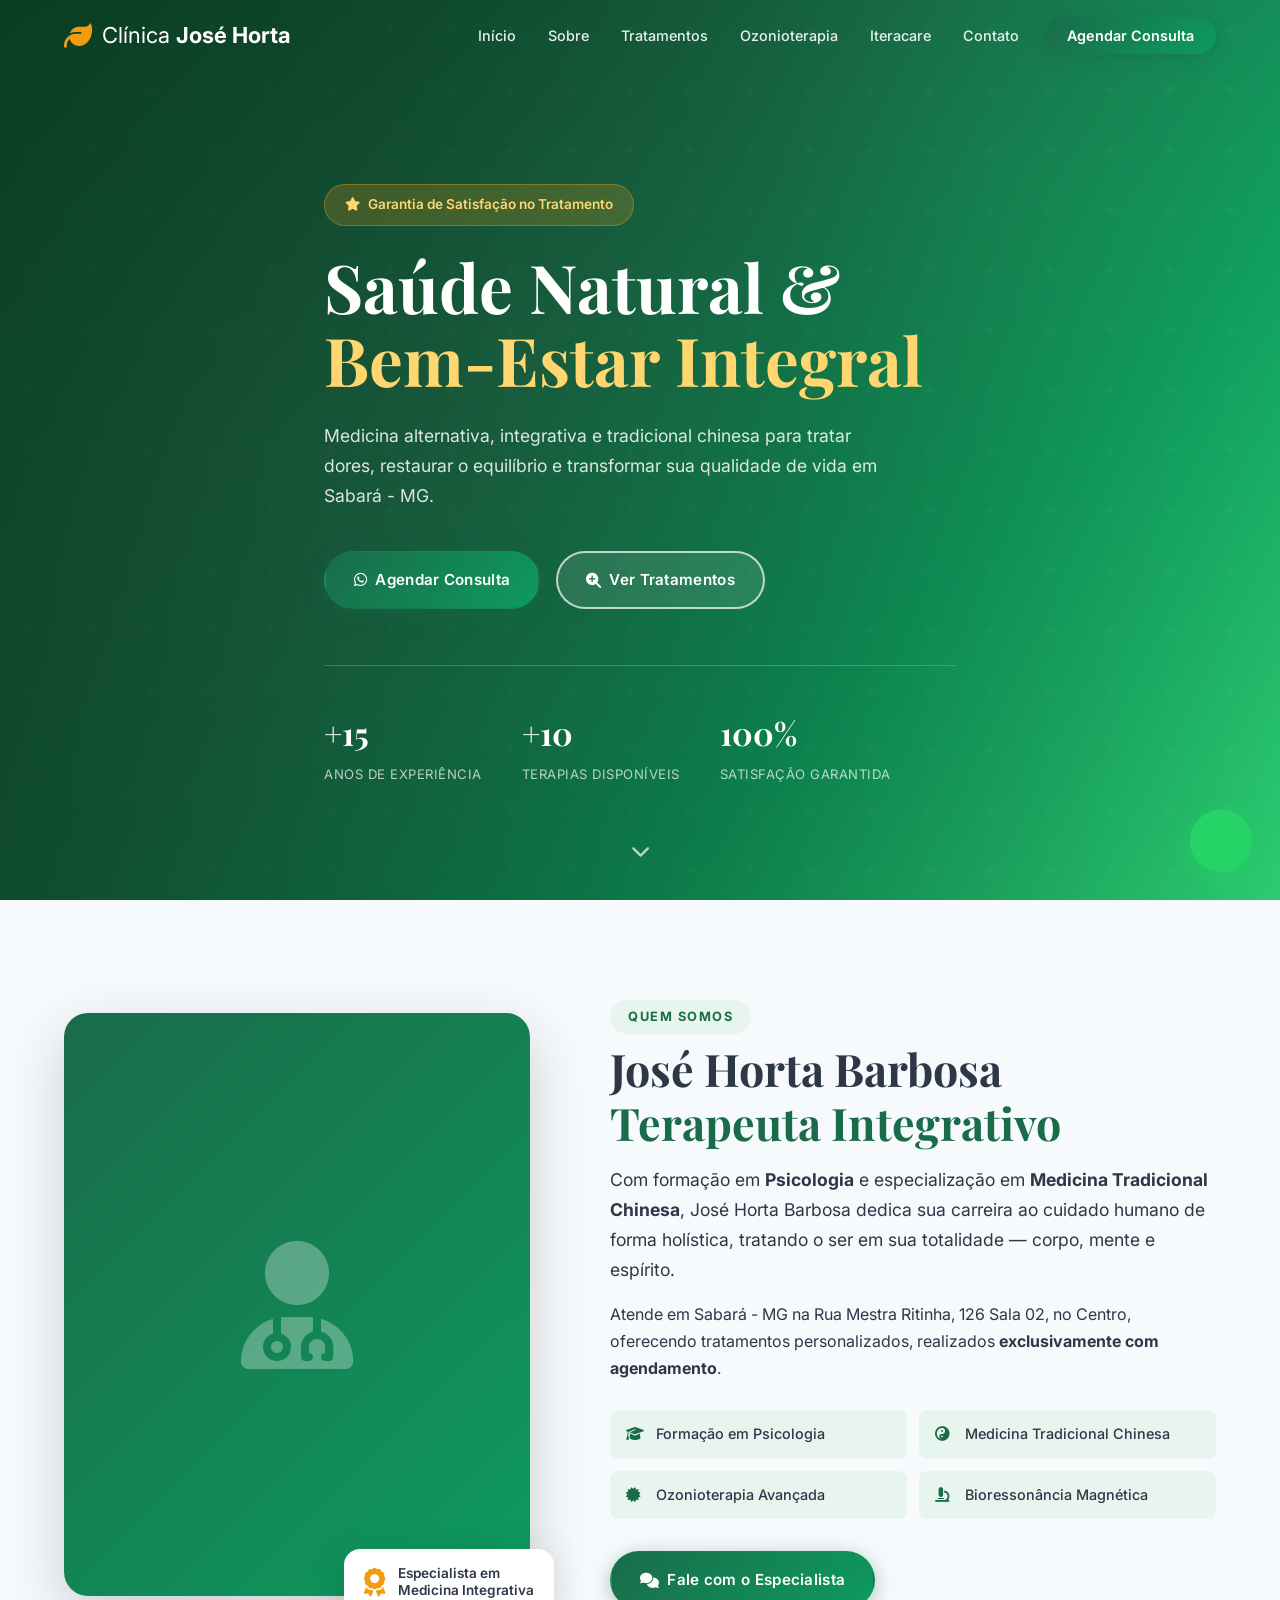
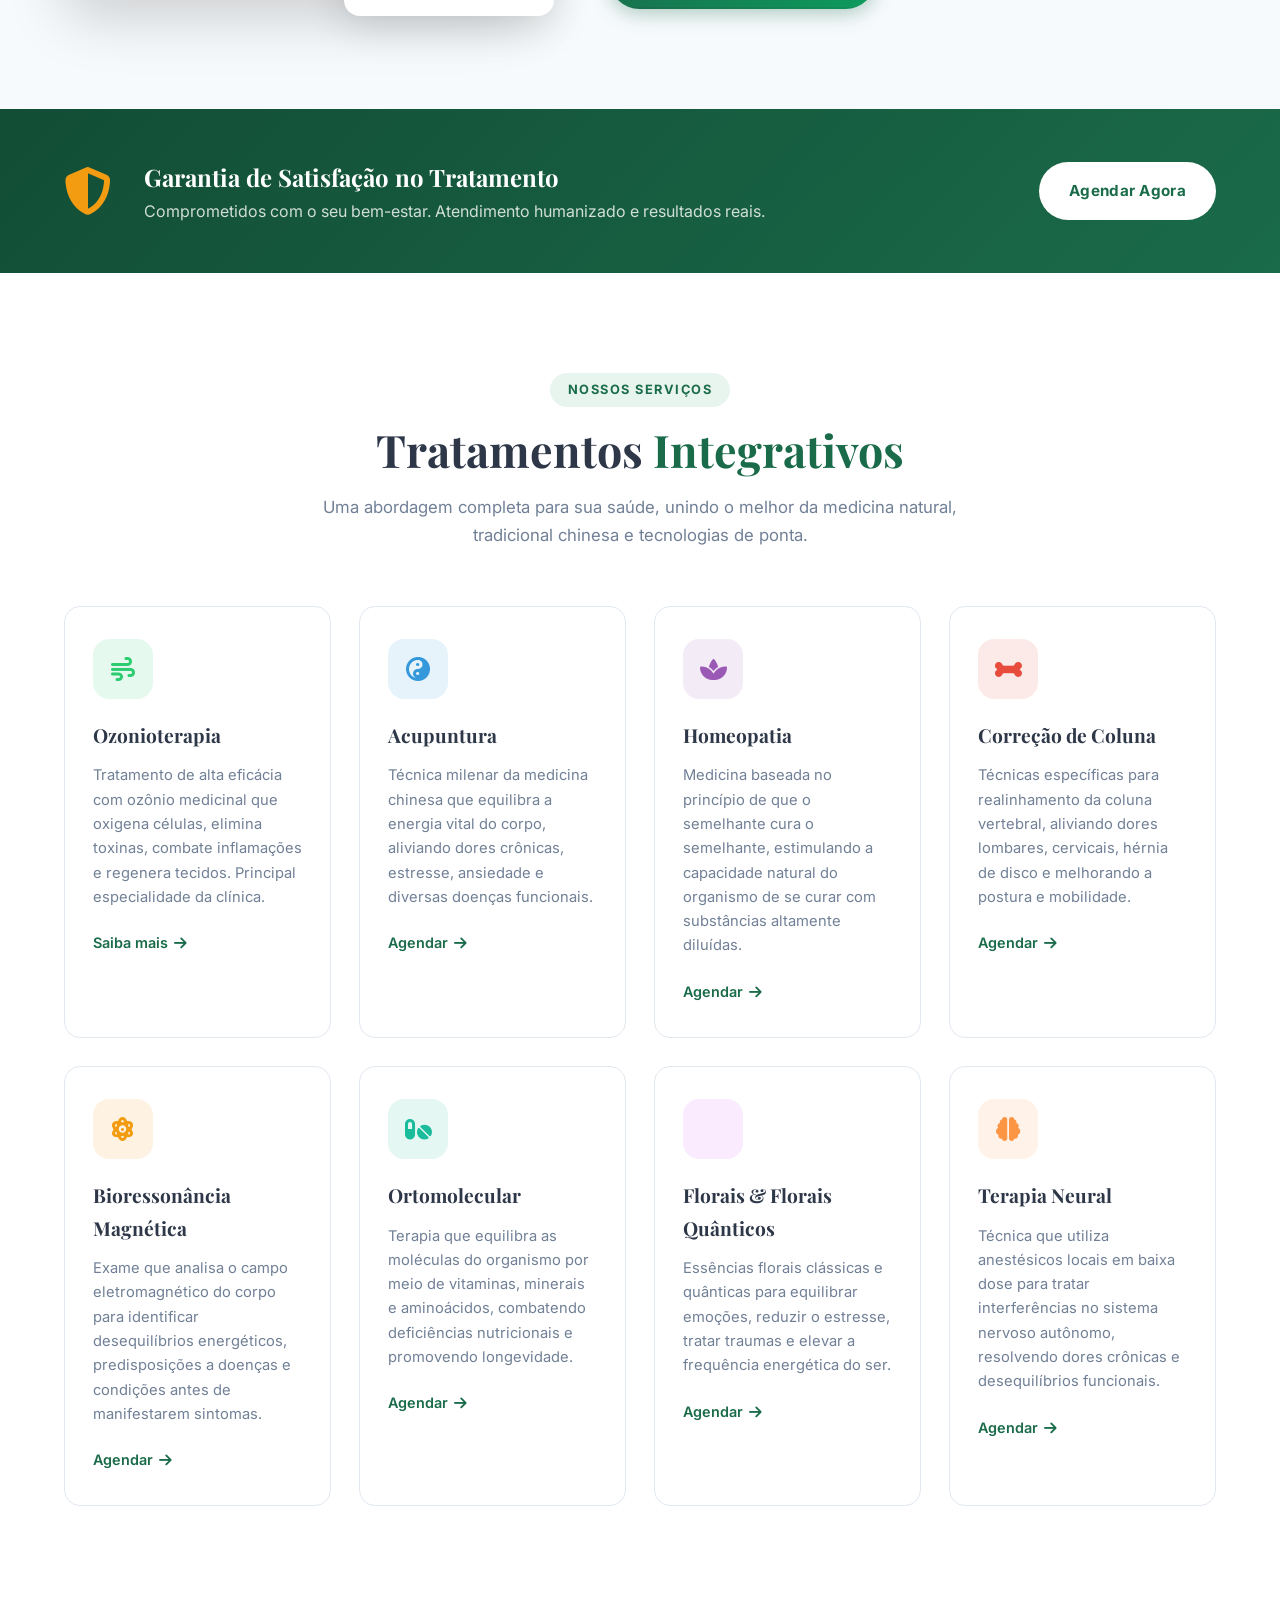
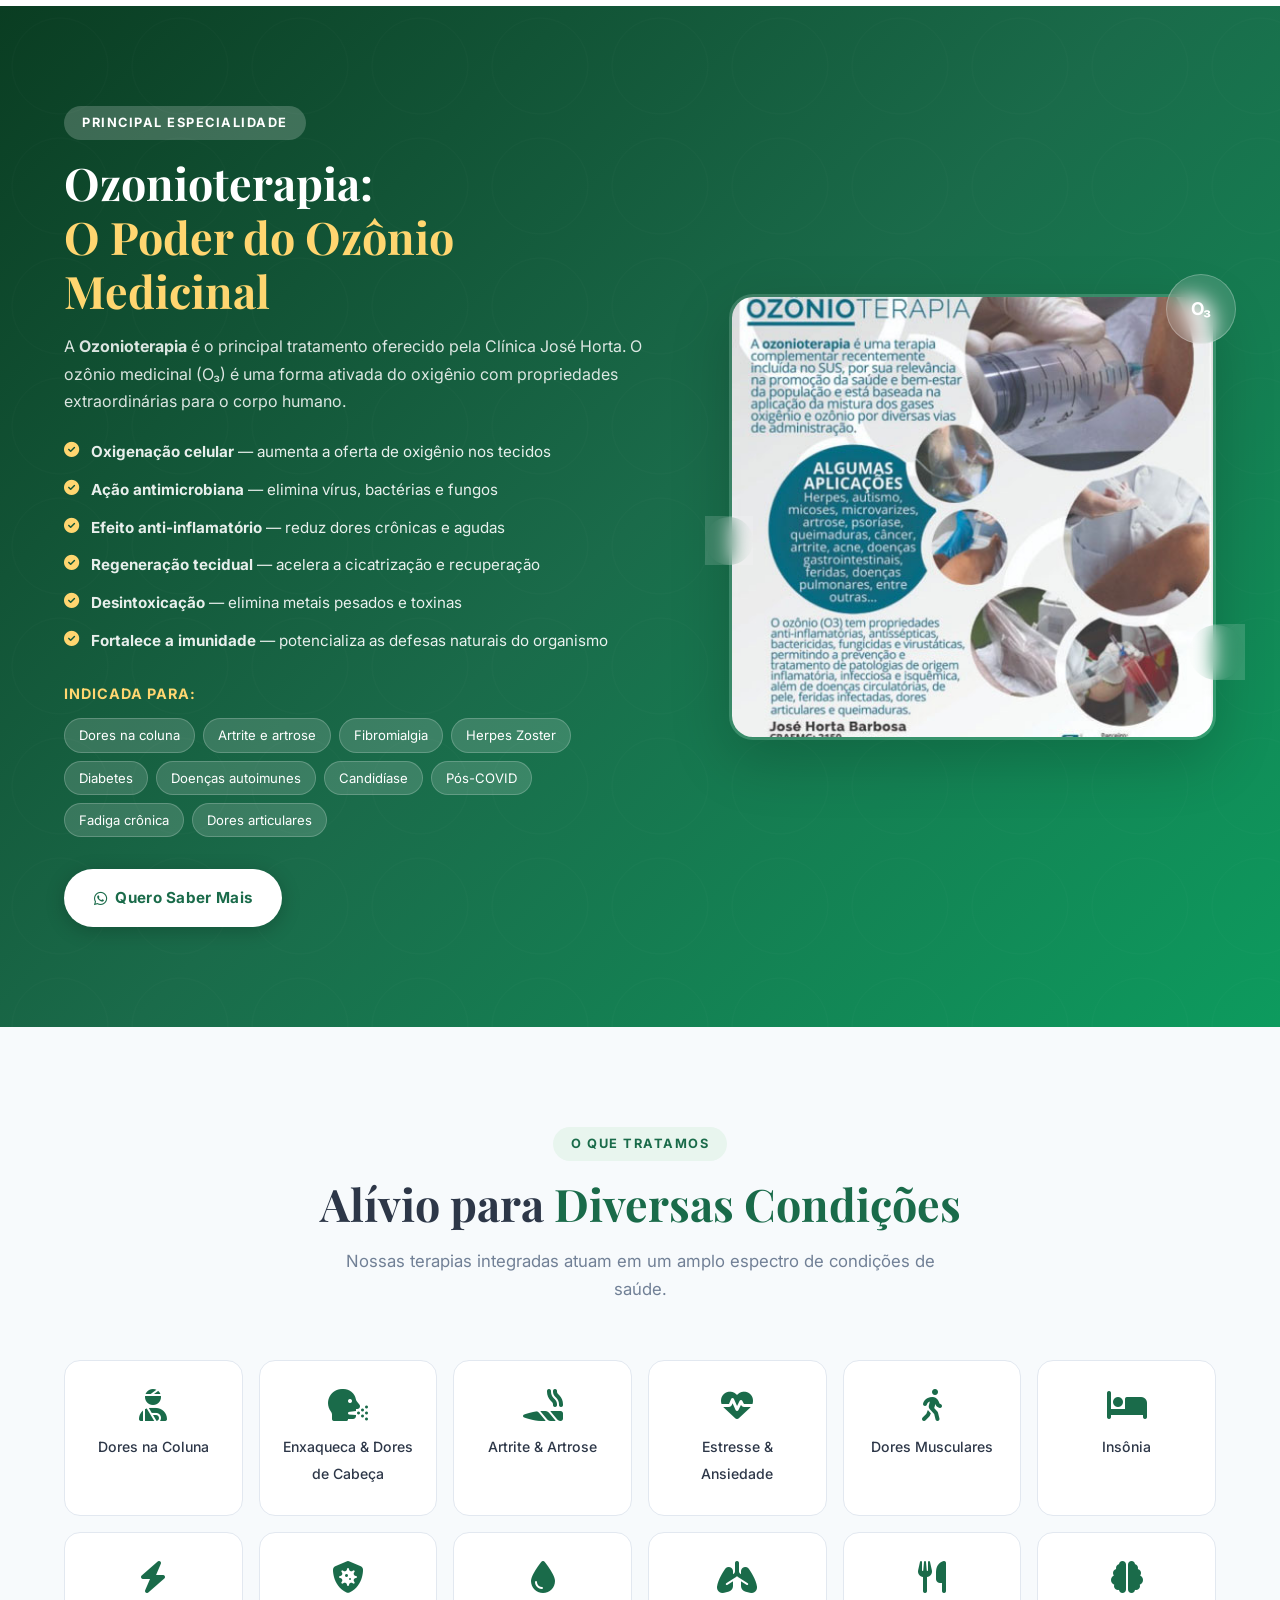
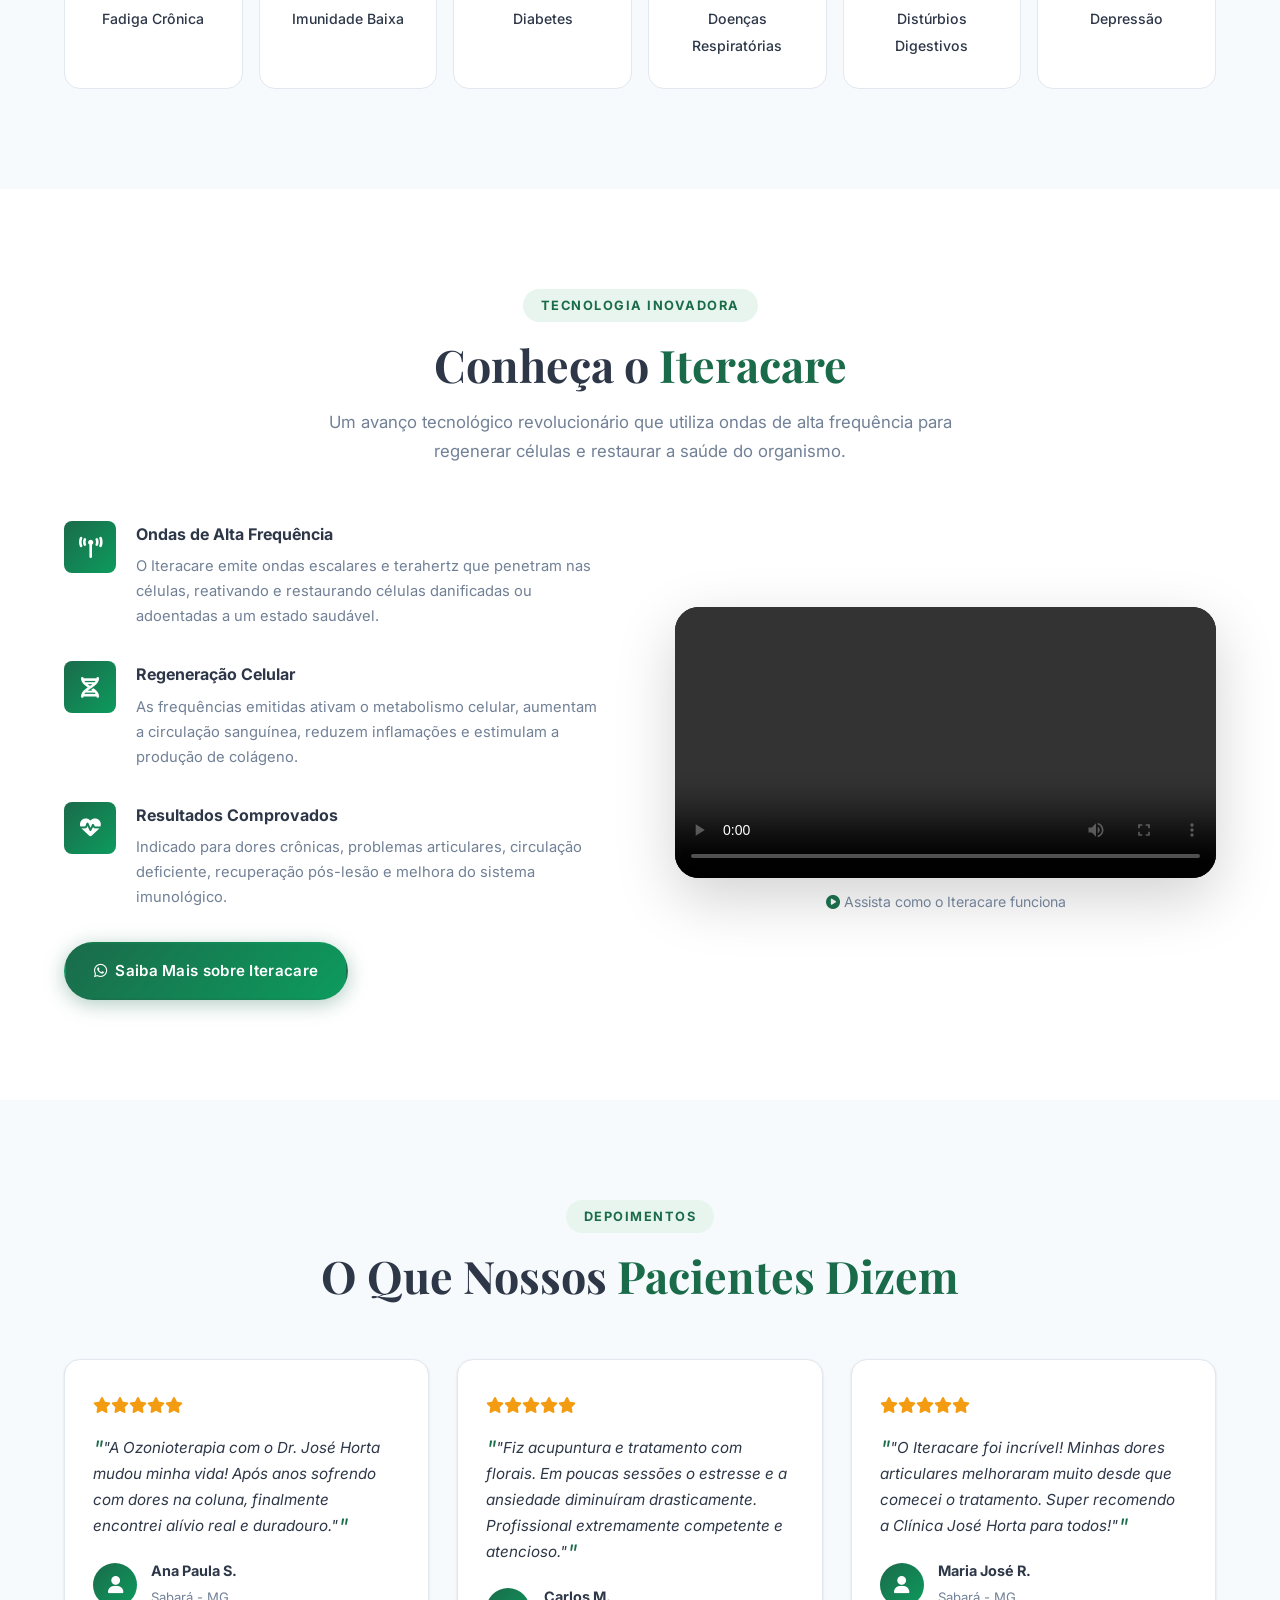
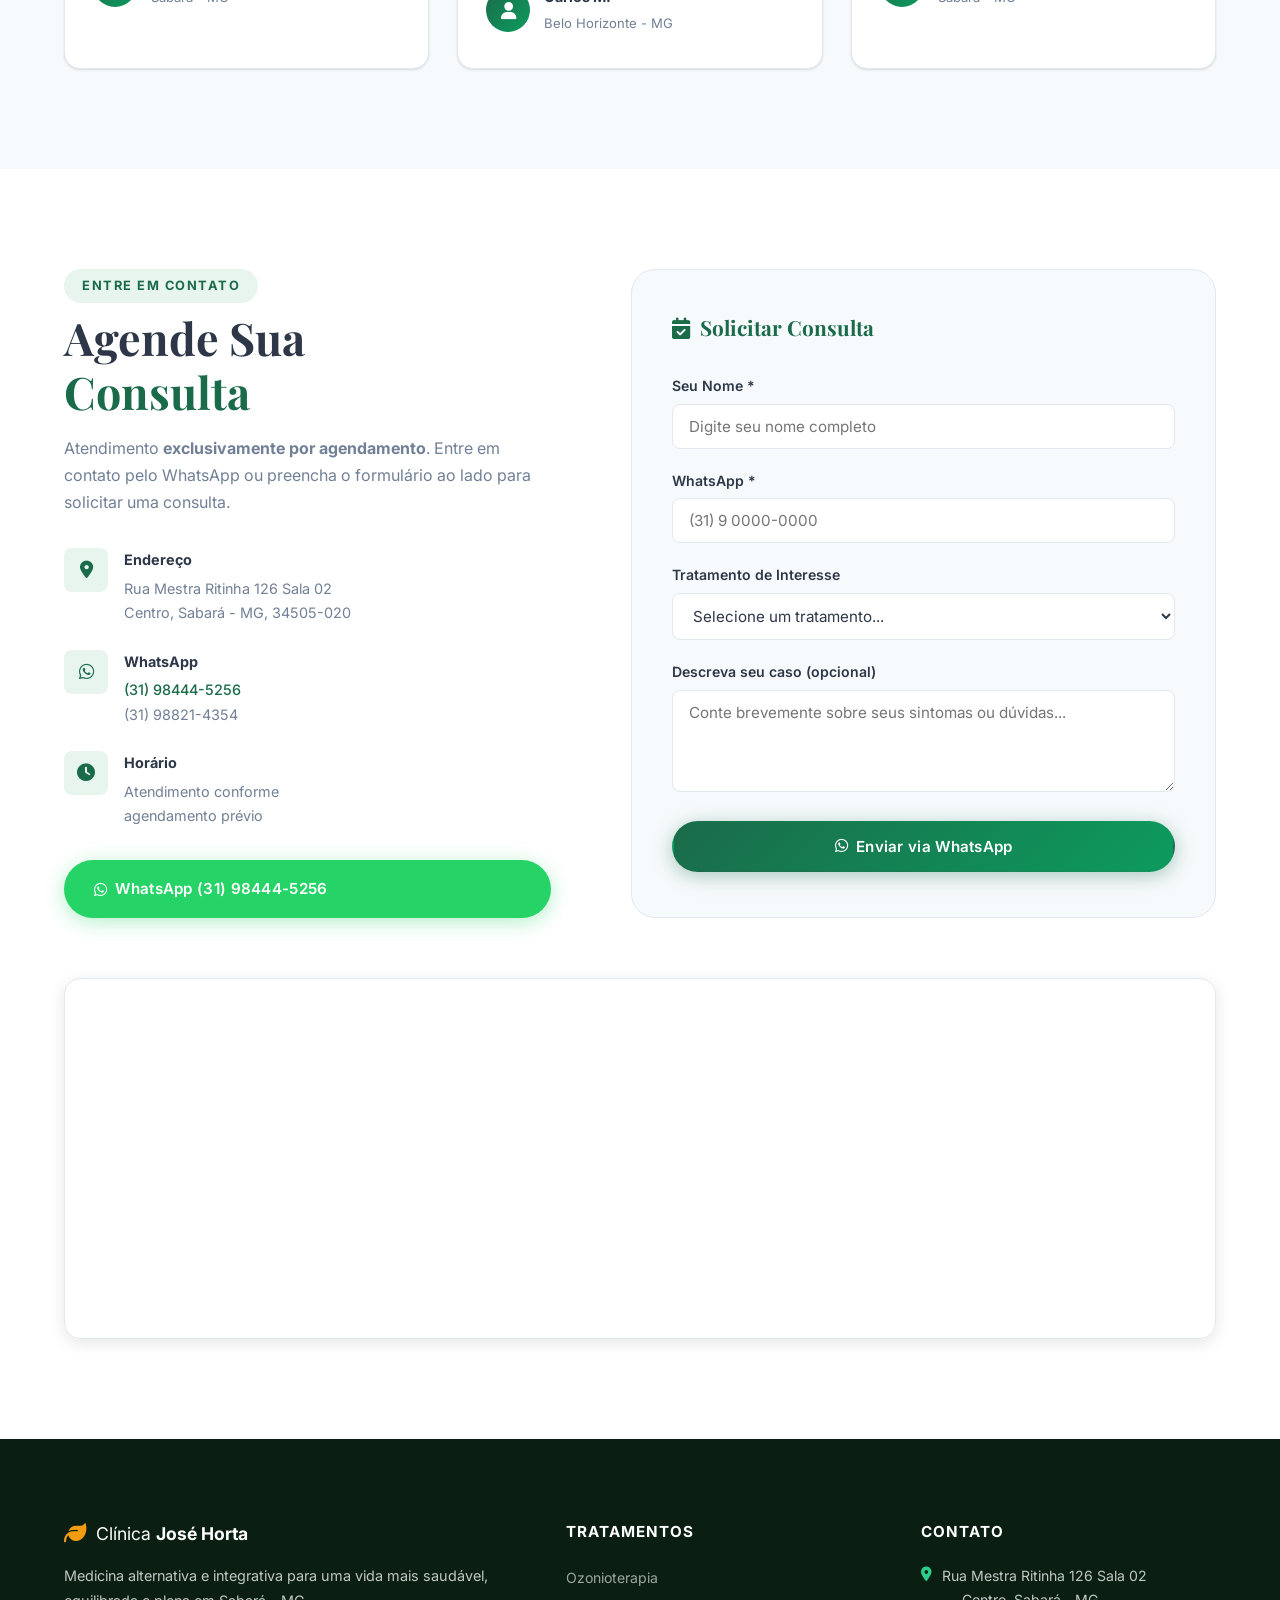
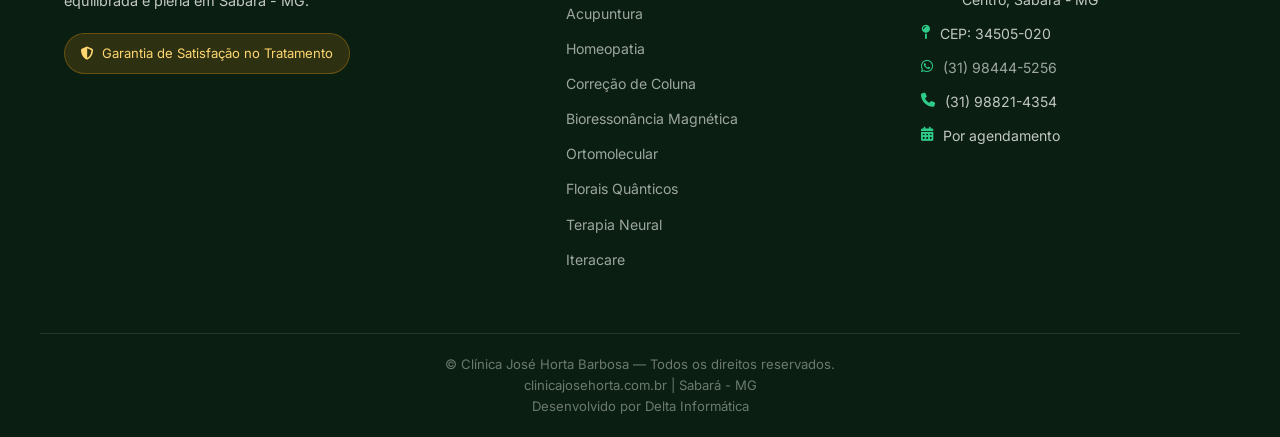
==== commit 0f0e8c30: "Add files via upload" ====
--- a/index.html
+++ b/index.html
@@ -589,7 +589,7 @@
     </div>
     <div class="footer__bottom">
       <div class="container">
-        <p>&copy; 2025 Clínica José Horta Barbosa — Todos os direitos reservados.</p>
+        <p>&copy; Clínica José Horta Barbosa — Todos os direitos reservados.</p>
         <p>clinicajosehorta.com.br | Sabará - MG</p>
         <p>Desenvolvido por <a href="https://www.deltainformatica.com.br/" target="_blank" rel="noopener">Delta Informática</a></p>
       </div>
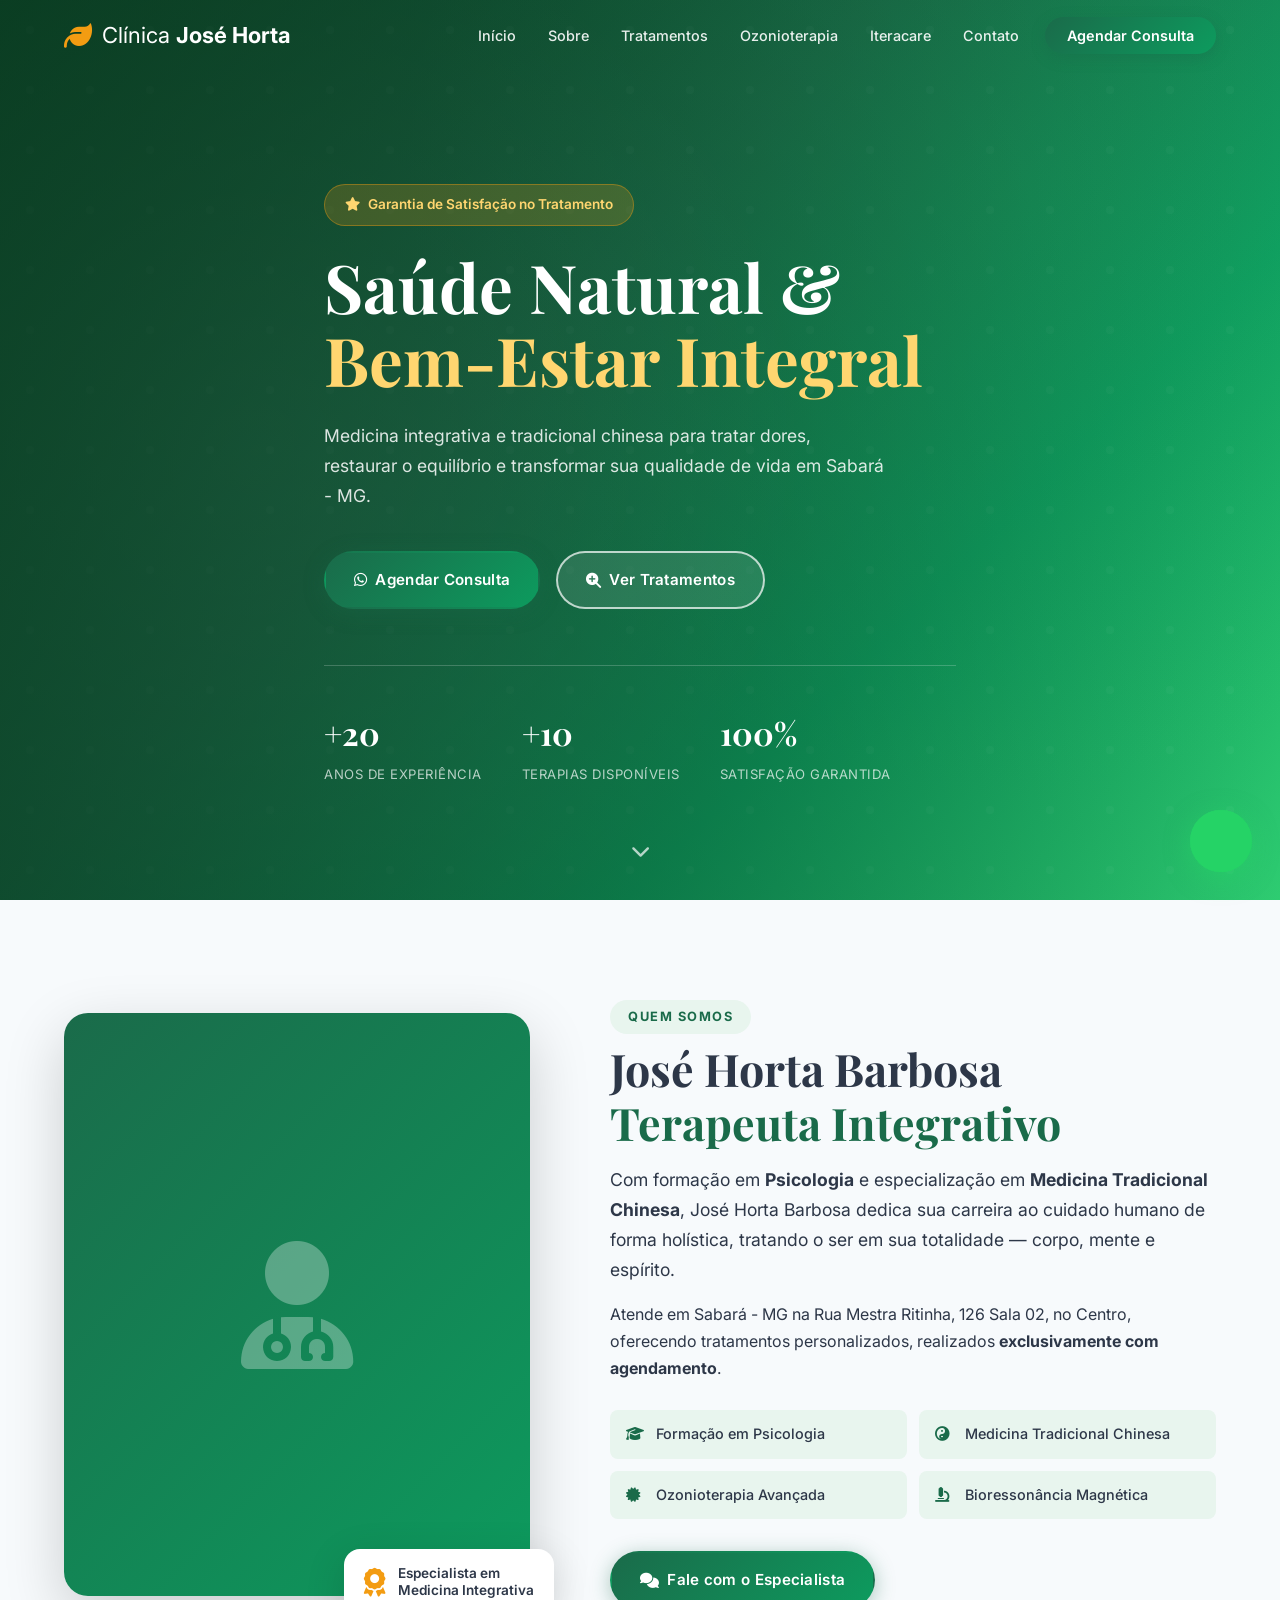
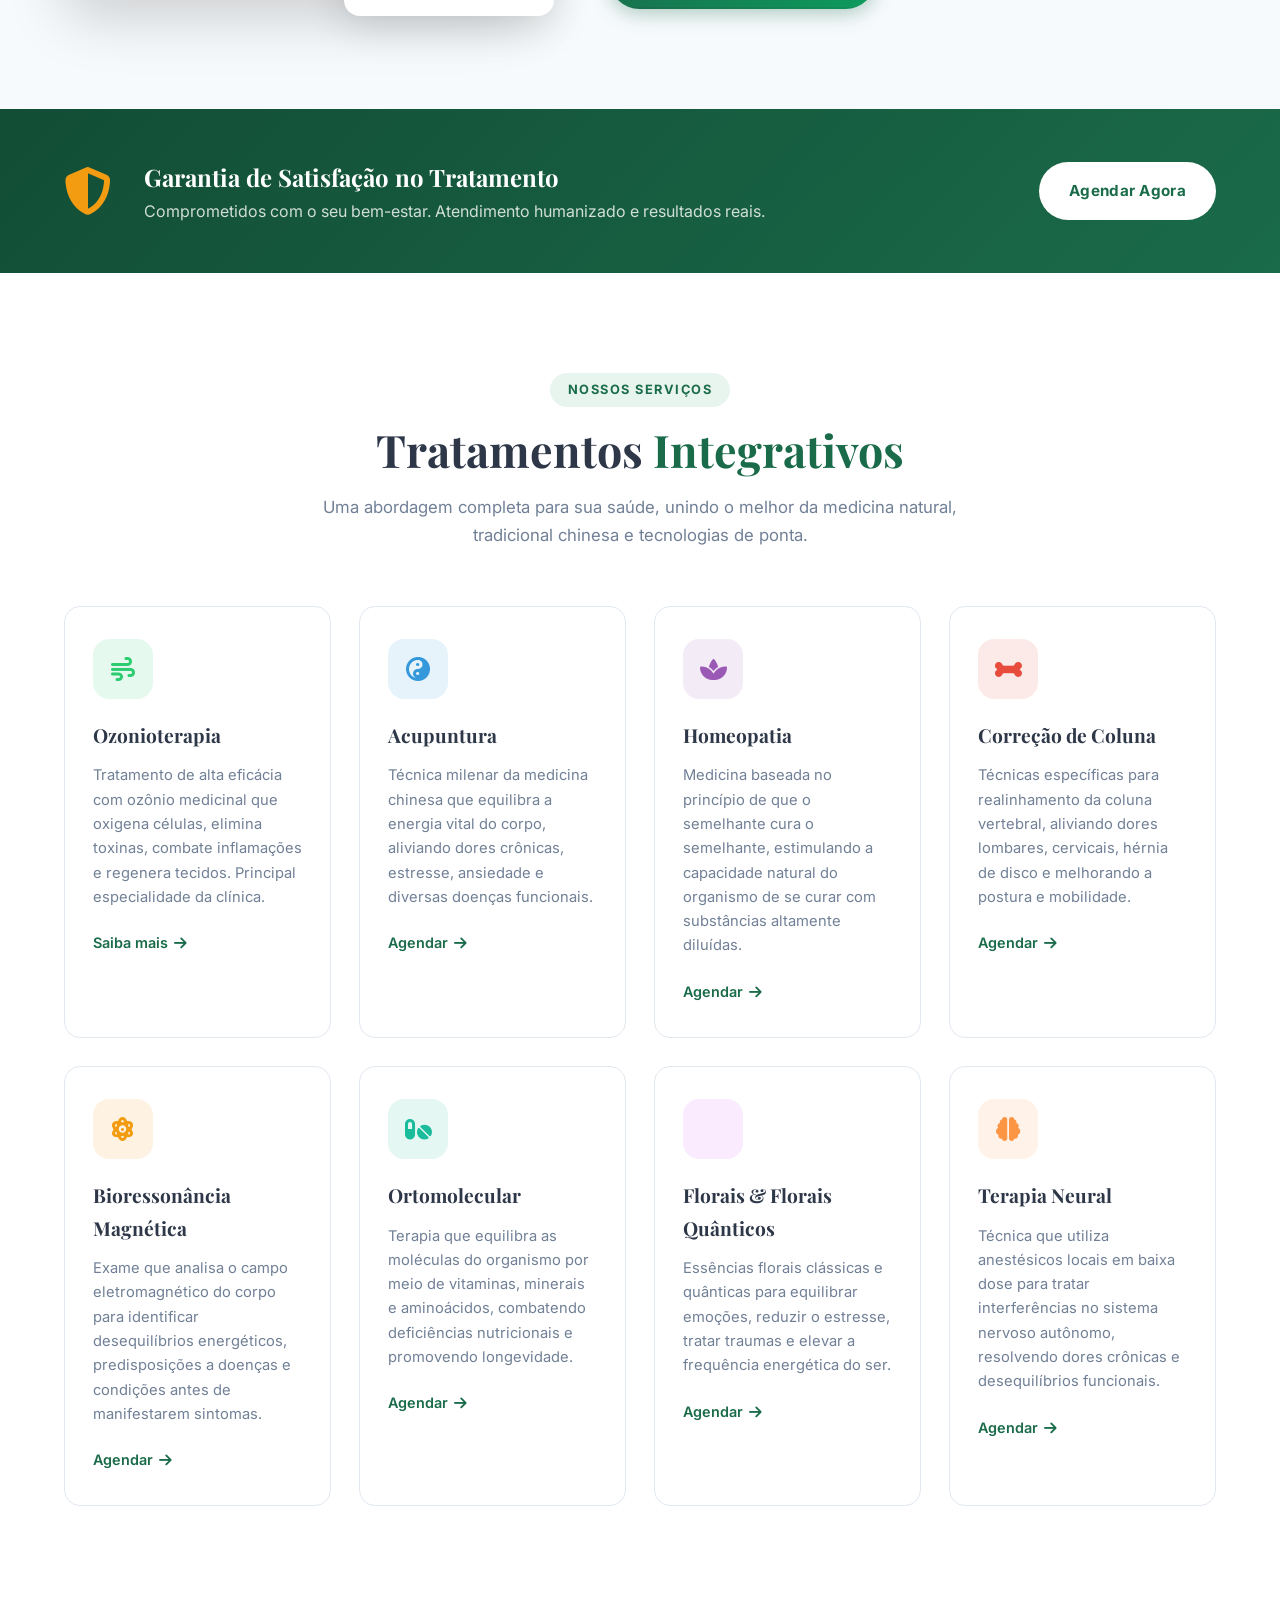
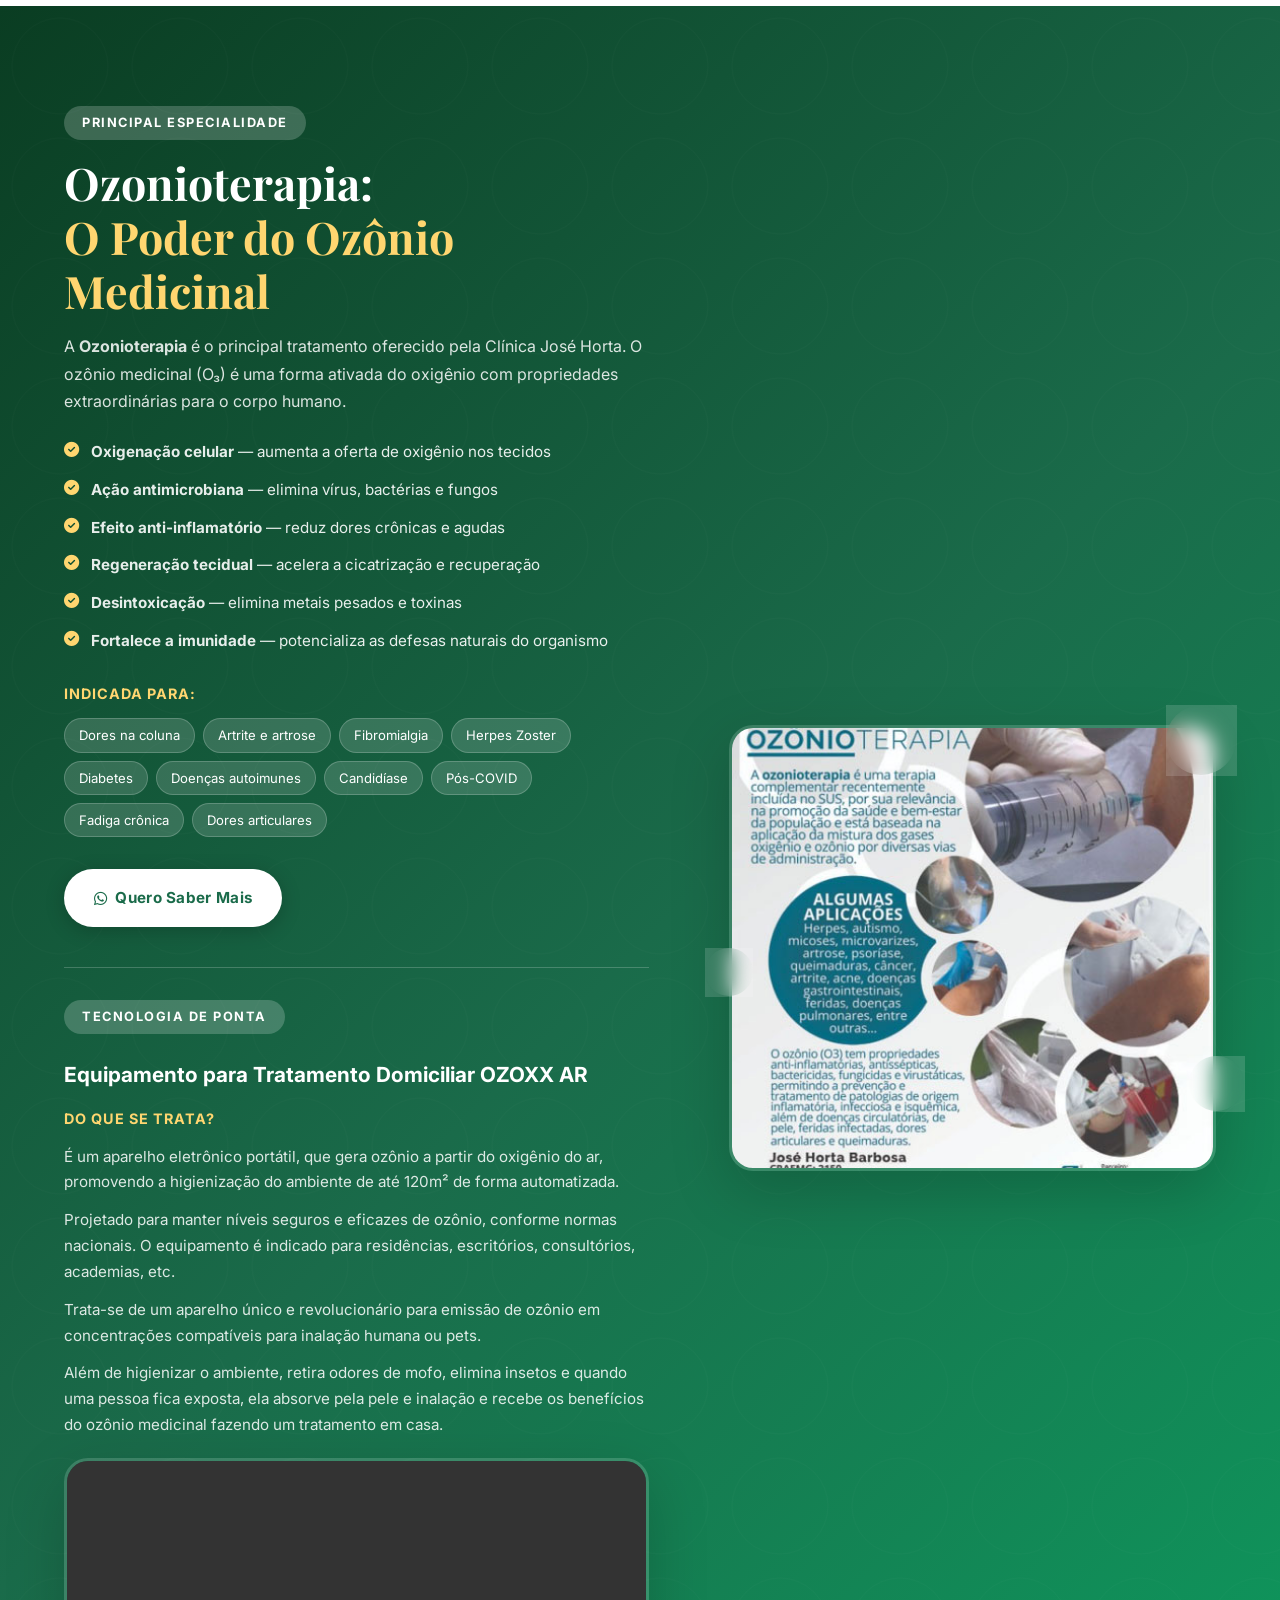
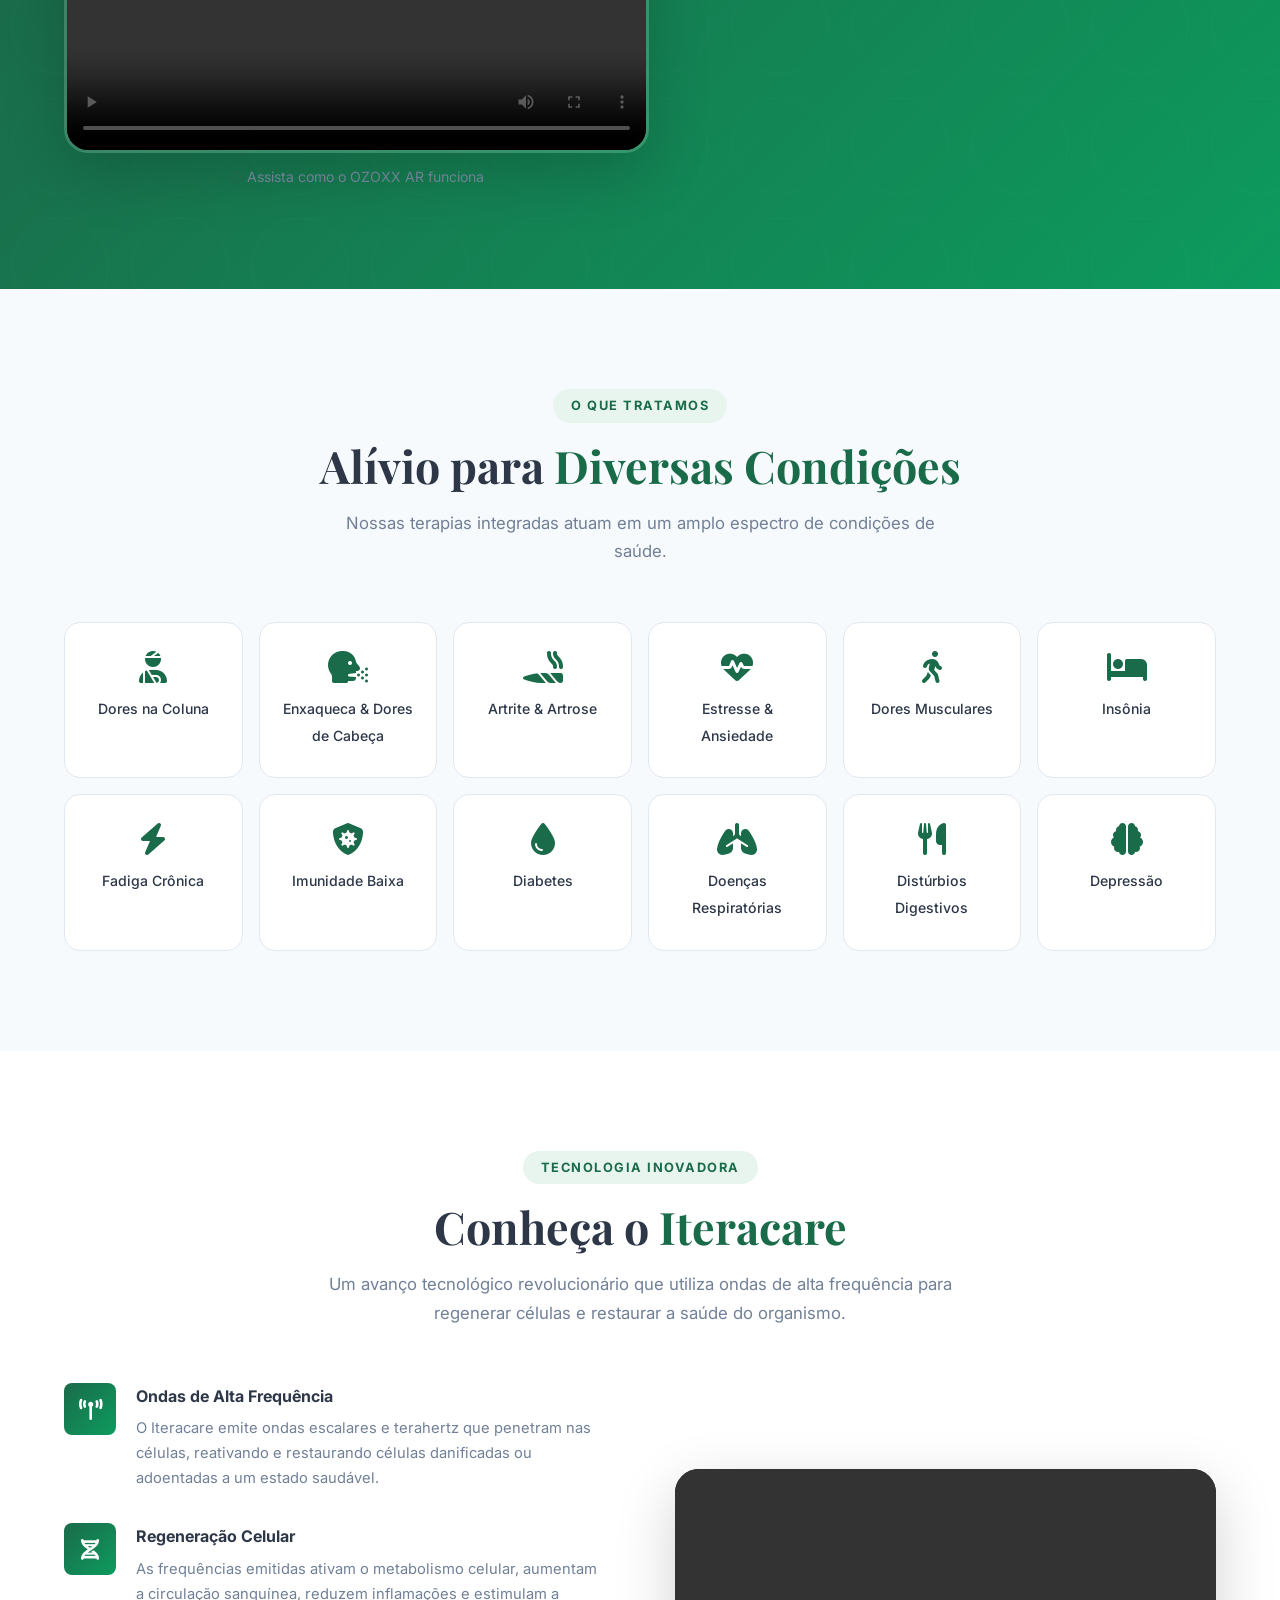
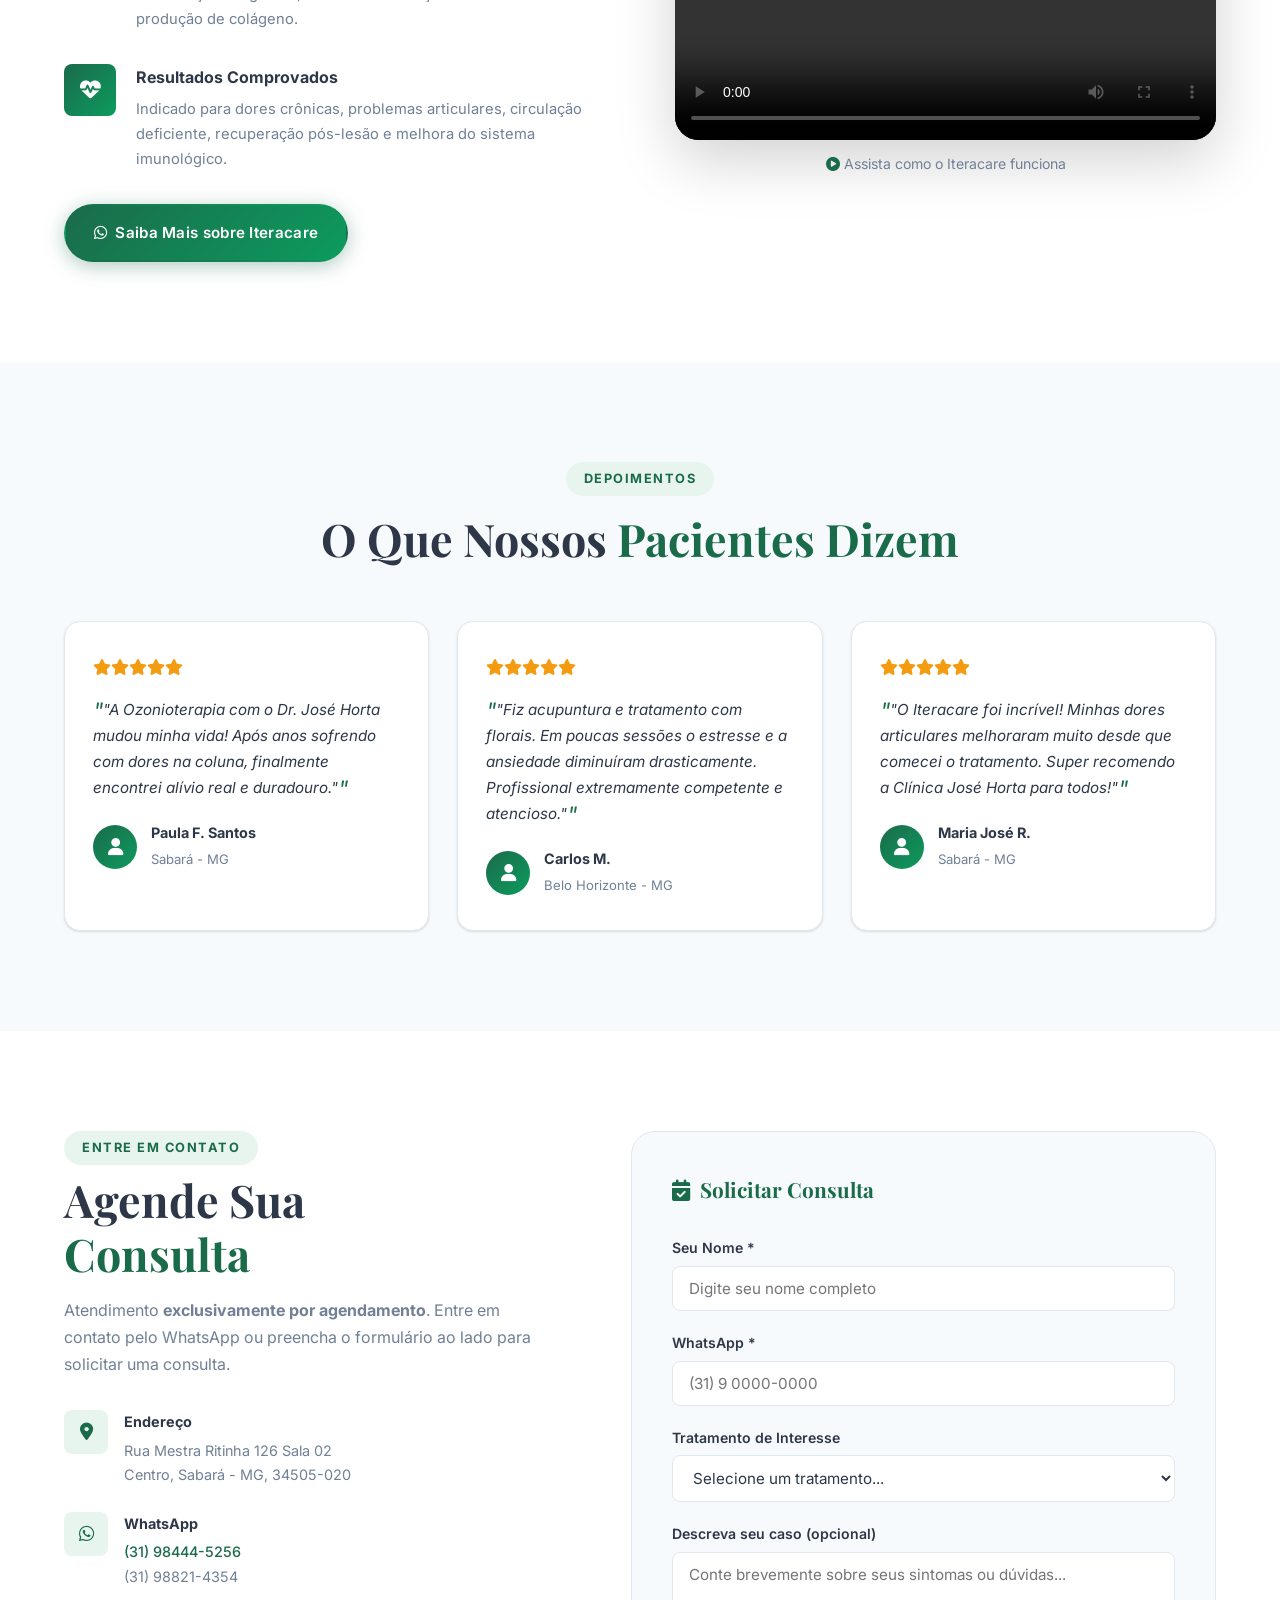
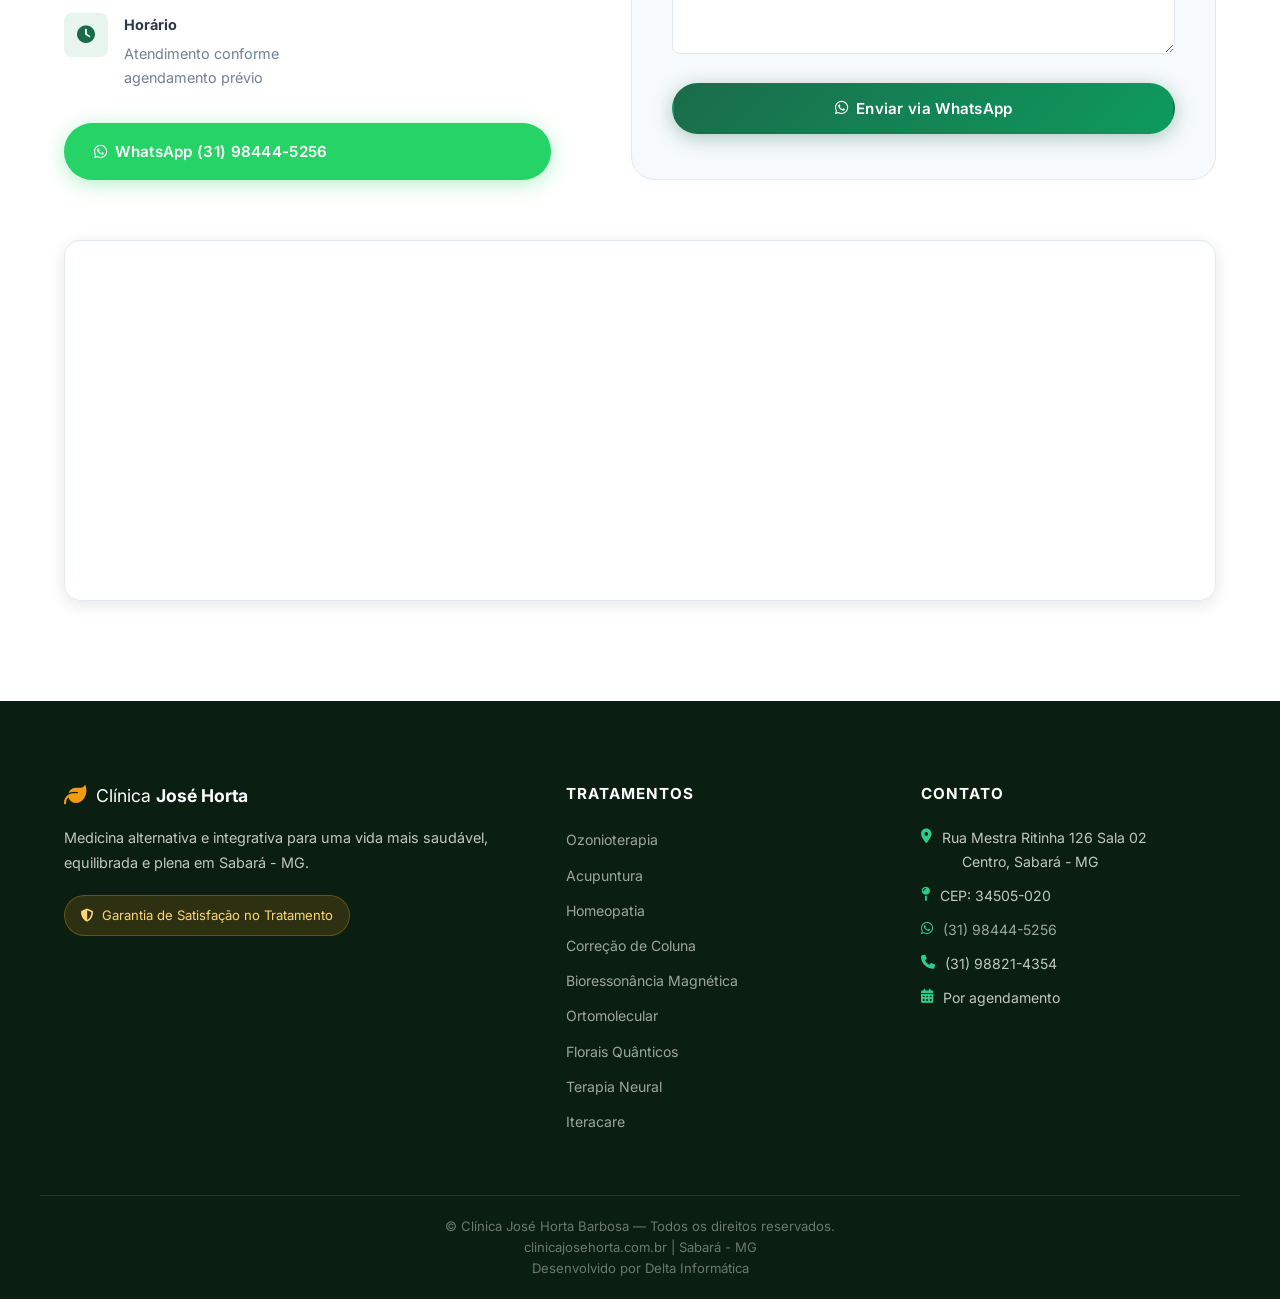
==== commit 23b4e742: "Add files via upload" ====
--- a/index.html
+++ b/index.html
@@ -89,7 +89,7 @@
           <span class="highlight">Bem-Estar Integral</span>
         </h1>
         <p class="hero__subtitle">
-          Medicina alternativa, integrativa e tradicional chinesa para tratar dores, restaurar o equilíbrio e transformar sua qualidade de vida em Sabará - MG.
+          Medicina integrativa e tradicional chinesa para tratar dores, restaurar o equilíbrio e transformar sua qualidade de vida em Sabará - MG.
         </p>
         <div class="hero__actions">
           <a href="https://wa.me/5531984445256?text=Olá!%20Gostaria%20de%20agendar%20uma%20consulta." target="_blank" rel="noopener" class="btn btn--primary">
@@ -101,7 +101,7 @@
         </div>
         <div class="hero__stats">
           <div class="stat">
-            <span class="stat__number">+15</span>
+            <span class="stat__number">+20</span>
             <span class="stat__label">Anos de Experiência</span>
           </div>
           <div class="stat">
@@ -309,6 +309,33 @@
           <a href="https://wa.me/5531984445256?text=Olá!%20Tenho%20interesse%20em%20saber%20mais%20sobre%20a%20Ozonioterapia." target="_blank" rel="noopener" class="btn btn--white-green">
             <i class="fab fa-whatsapp"></i> Quero Saber Mais
           </a>
+
+          <div class="ozone__ozoxx">
+            <span class="section__tag section__tag--light">Tecnologia de Ponta</span>
+            <h3>Equipamento para Tratamento Domiciliar <strong>OZOXX AR</strong></h3>
+            <h4>Do que se trata?</h4>
+            <p>
+              É um aparelho eletrônico portátil, que gera ozônio a partir do oxigênio do ar, promovendo a higienização do ambiente de até 120m² de forma automatizada.
+            </p>
+            <p>
+              Projetado para manter níveis seguros e eficazes de ozônio, conforme normas nacionais. O equipamento é indicado para residências, escritórios, consultórios, academias, etc.
+            </p>
+            <p>
+              Trata-se de um aparelho único e revolucionário para emissão de ozônio em concentrações compatíveis para inalação humana ou pets.
+            </p>
+            <p>
+              Além de higienizar o ambiente, retira odores de mofo, elimina insetos e quando uma pessoa fica exposta, ela absorve pela pele e inalação e recebe os benefícios do ozônio medicinal fazendo um tratamento em casa.
+            </p>
+            <div class="ozone__ozoxx-video-wrap">
+              <video controls preload="metadata" class="ozone__ozoxx-video" aria-label="Vídeo demonstrativo do equipamento OZOXX AR para tratamento domiciliar com ozônio">
+                <source src="imgs/ozonio.mp4" type="video/mp4" />
+                Seu navegador não suporta vídeo HTML5.
+              </video>
+              <div class="iteracare__video-caption">
+                <i class="fas fa-play-circle"></i> Assista como o OZOXX AR funciona
+              </div>
+            </div>
+          </div>
         </div>
         <div class="ozone__image">
           <div class="ozone__image-frame">
@@ -410,7 +437,7 @@
             <div class="testimonial-card__author">
               <div class="testimonial-card__avatar"><i class="fas fa-user"></i></div>
               <div>
-                <strong>Ana Paula S.</strong>
+                <strong>Paula F. Santos</strong>
                 <span>Sabará - MG</span>
               </div>
             </div>
--- a/css/style.css
+++ b/css/style.css
@@ -693,6 +693,46 @@
   border: 1px solid rgba(255,255,255,.2);
 }
 
+.ozone__ozoxx {
+  margin-top: 40px;
+  padding-top: 32px;
+  border-top: 1px solid rgba(255,255,255,.2);
+}
+
+.ozone__ozoxx h3 {
+  color: var(--color-white);
+  font-size: 1.3rem;
+  margin: 10px 0 18px;
+  line-height: 1.4;
+}
+
+.ozone__ozoxx h4 {
+  color: var(--color-accent-light);
+  font-size: .9rem;
+  text-transform: uppercase;
+  letter-spacing: 1px;
+  margin-bottom: 12px;
+}
+
+.ozone__ozoxx p {
+  color: rgba(255,255,255,.85);
+  font-size: .95rem;
+  margin-bottom: 12px;
+  line-height: 1.7;
+}
+
+.ozone__ozoxx-video-wrap {
+  margin-top: 20px;
+}
+
+.ozone__ozoxx-video {
+  width: 100%;
+  border-radius: var(--radius-lg);
+  box-shadow: var(--shadow-xl);
+  border: 3px solid rgba(255,255,255,.15);
+  display: block;
+}
+
 .ozone__image { position: relative; }
 
 .ozone__image-frame {
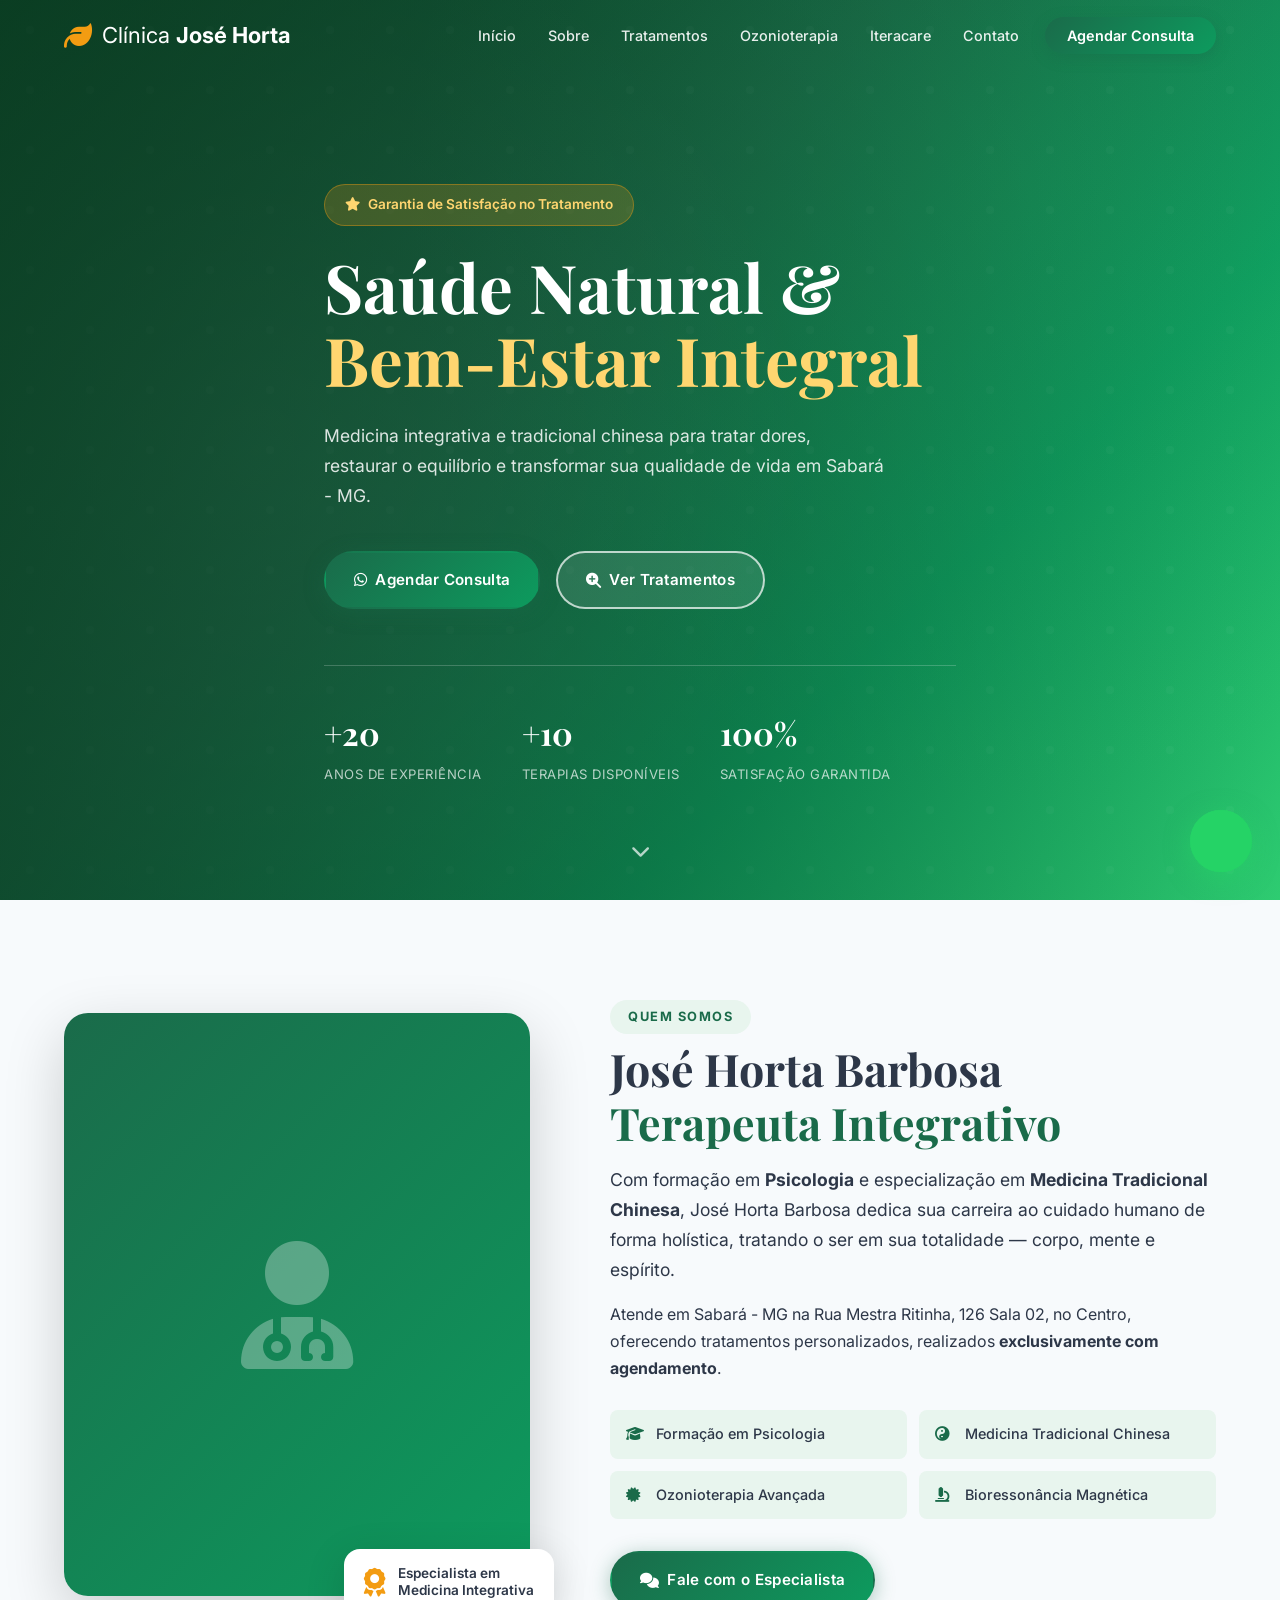
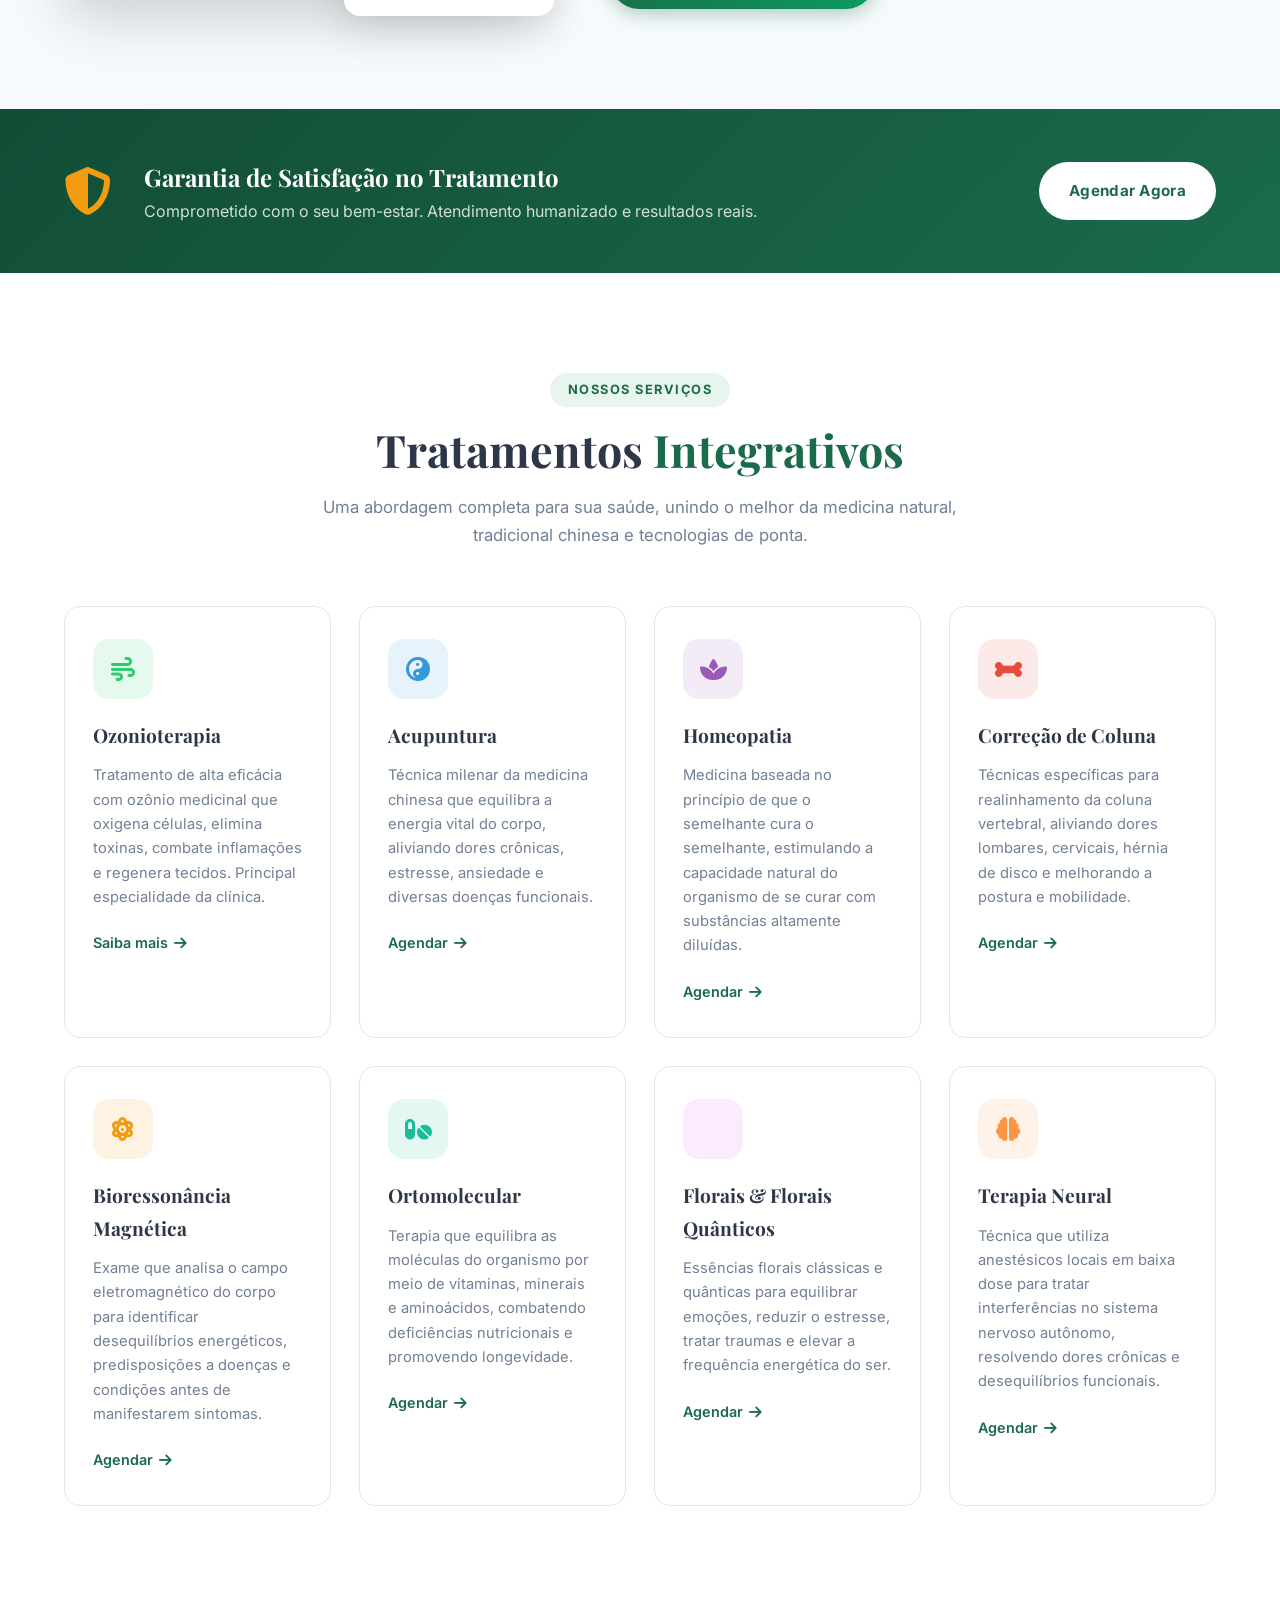
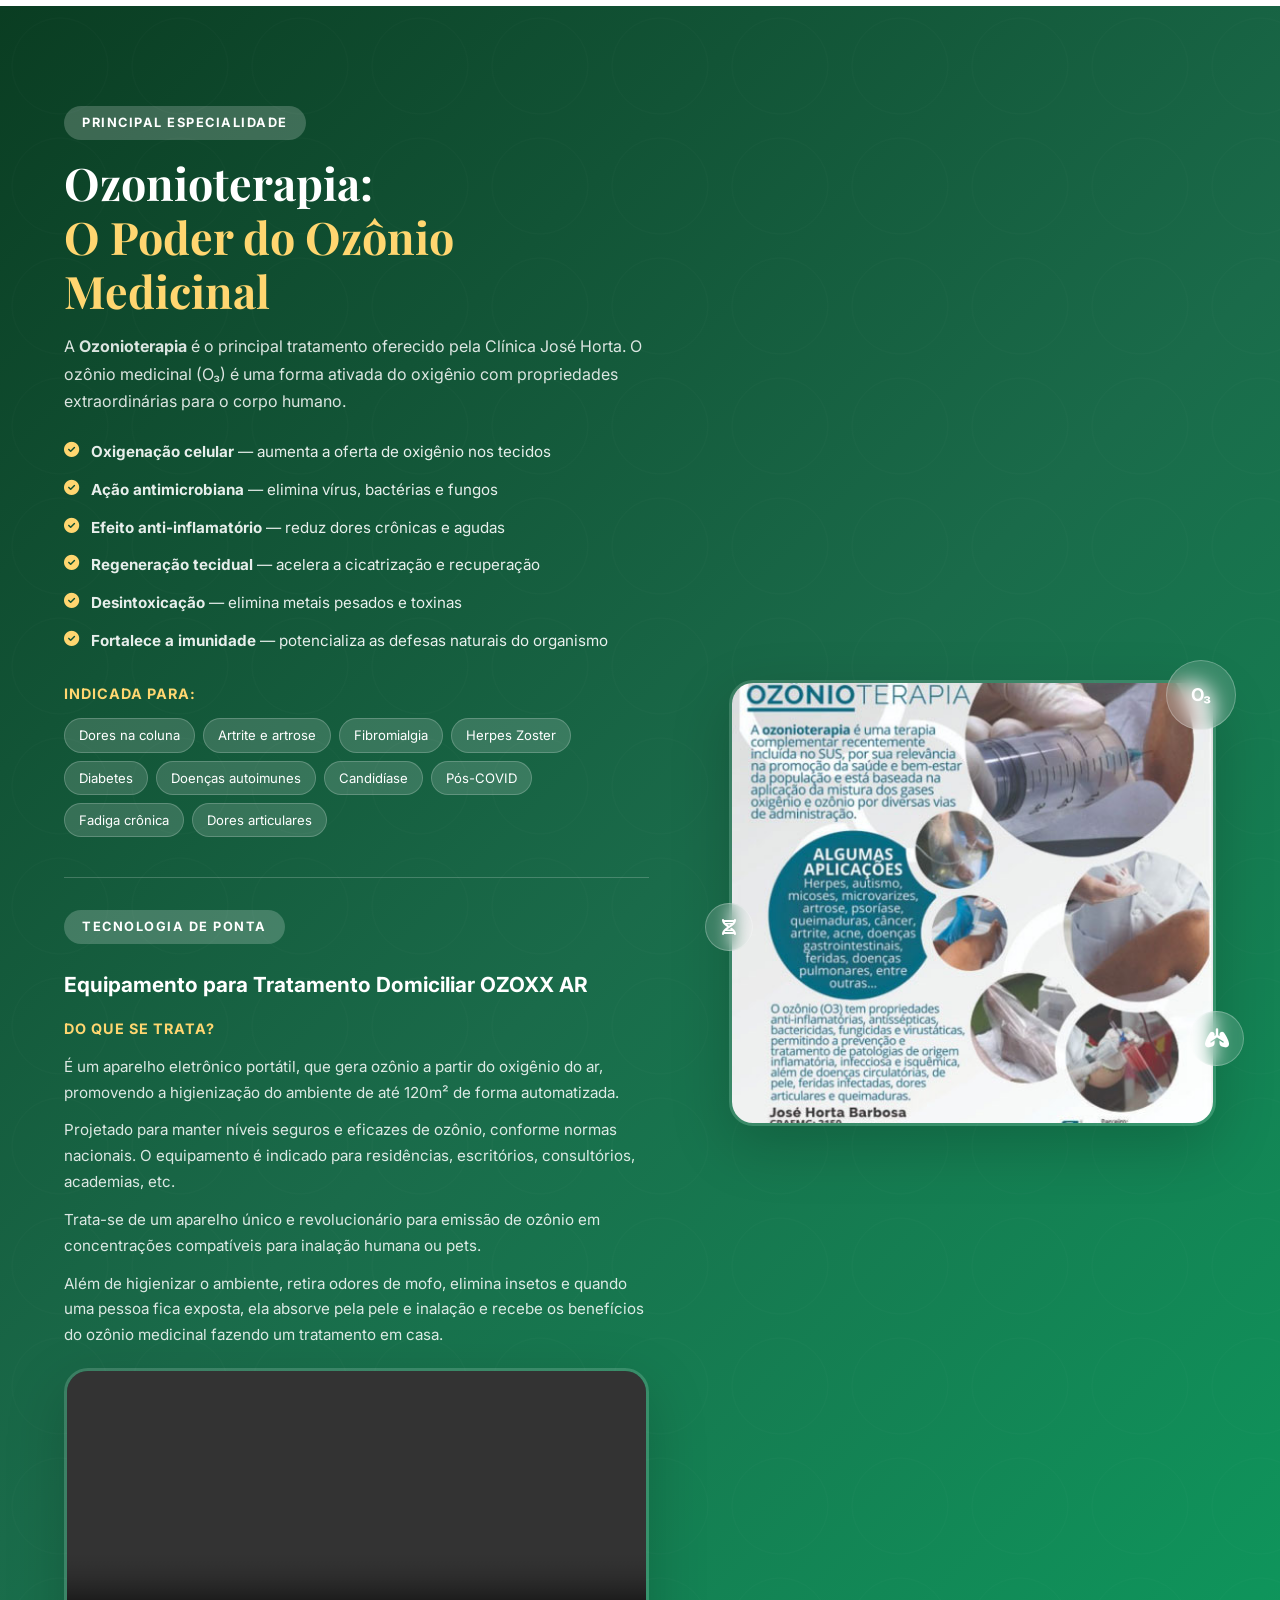
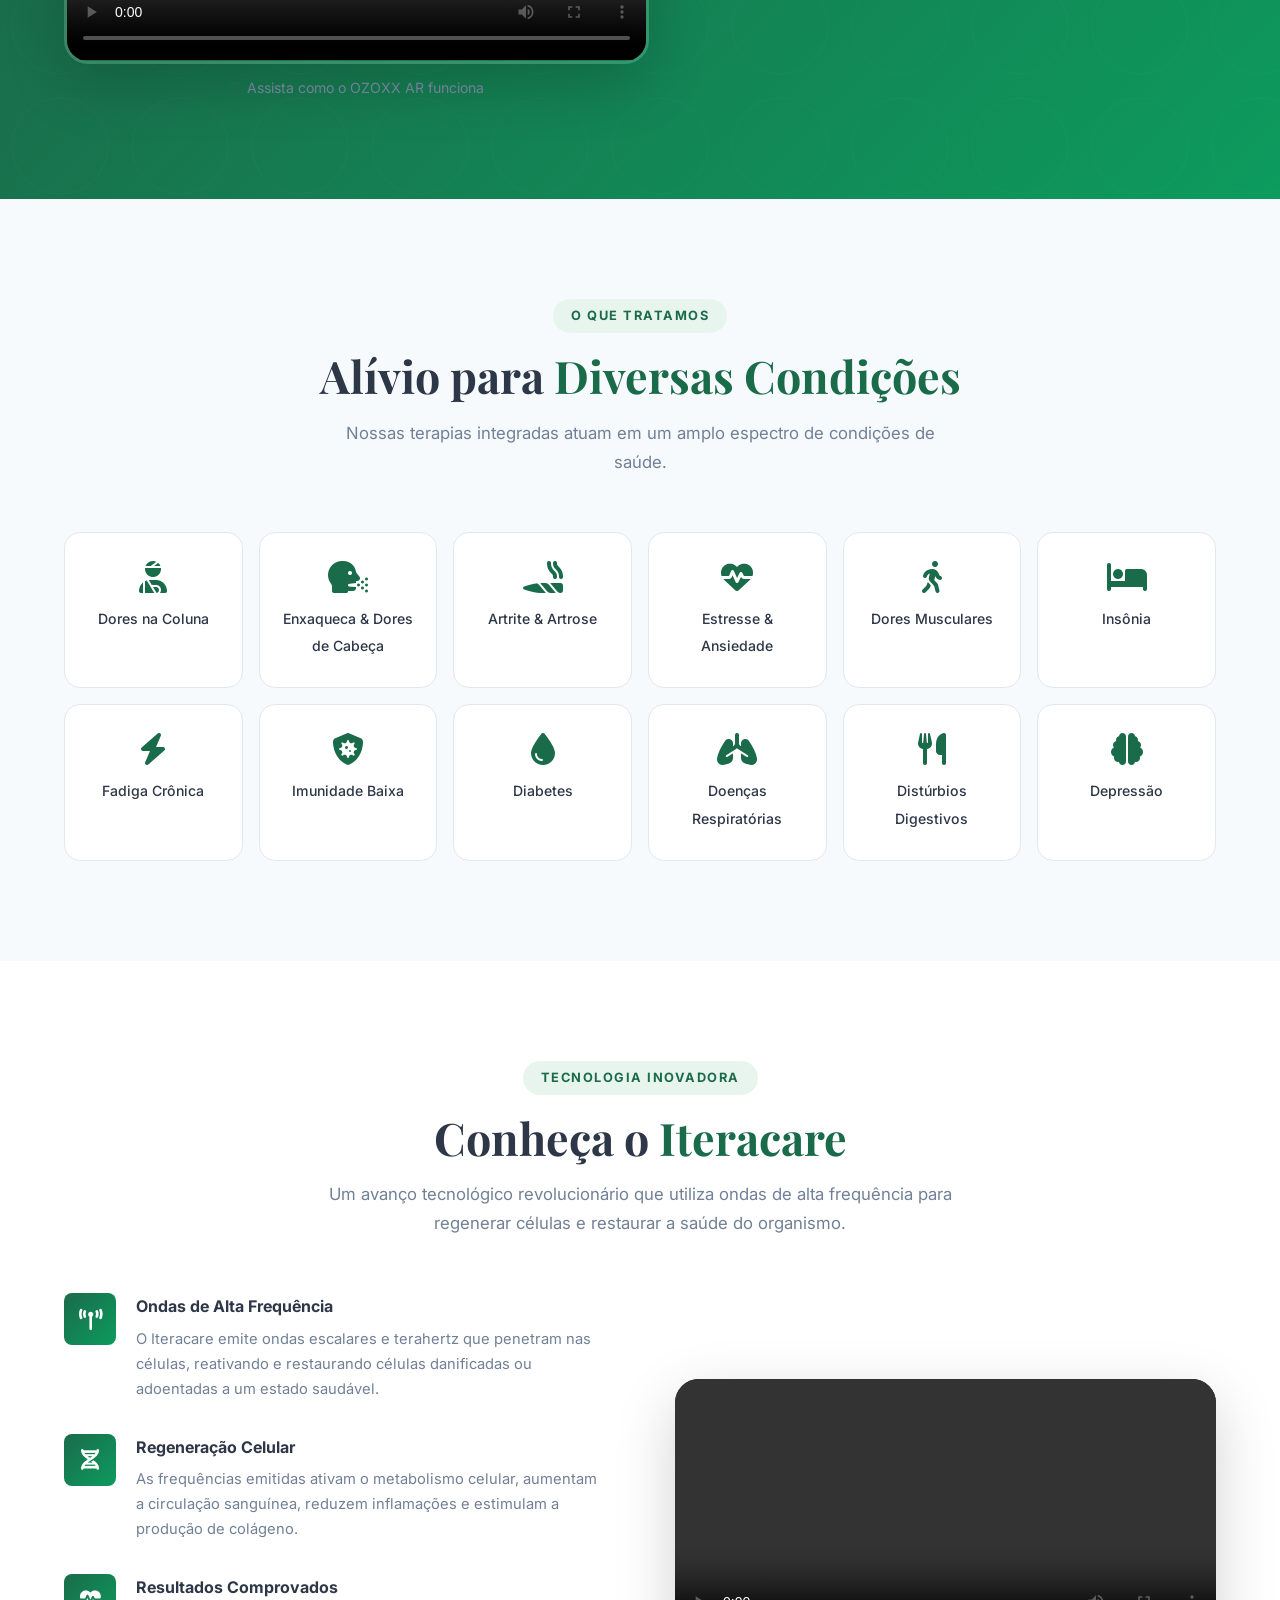
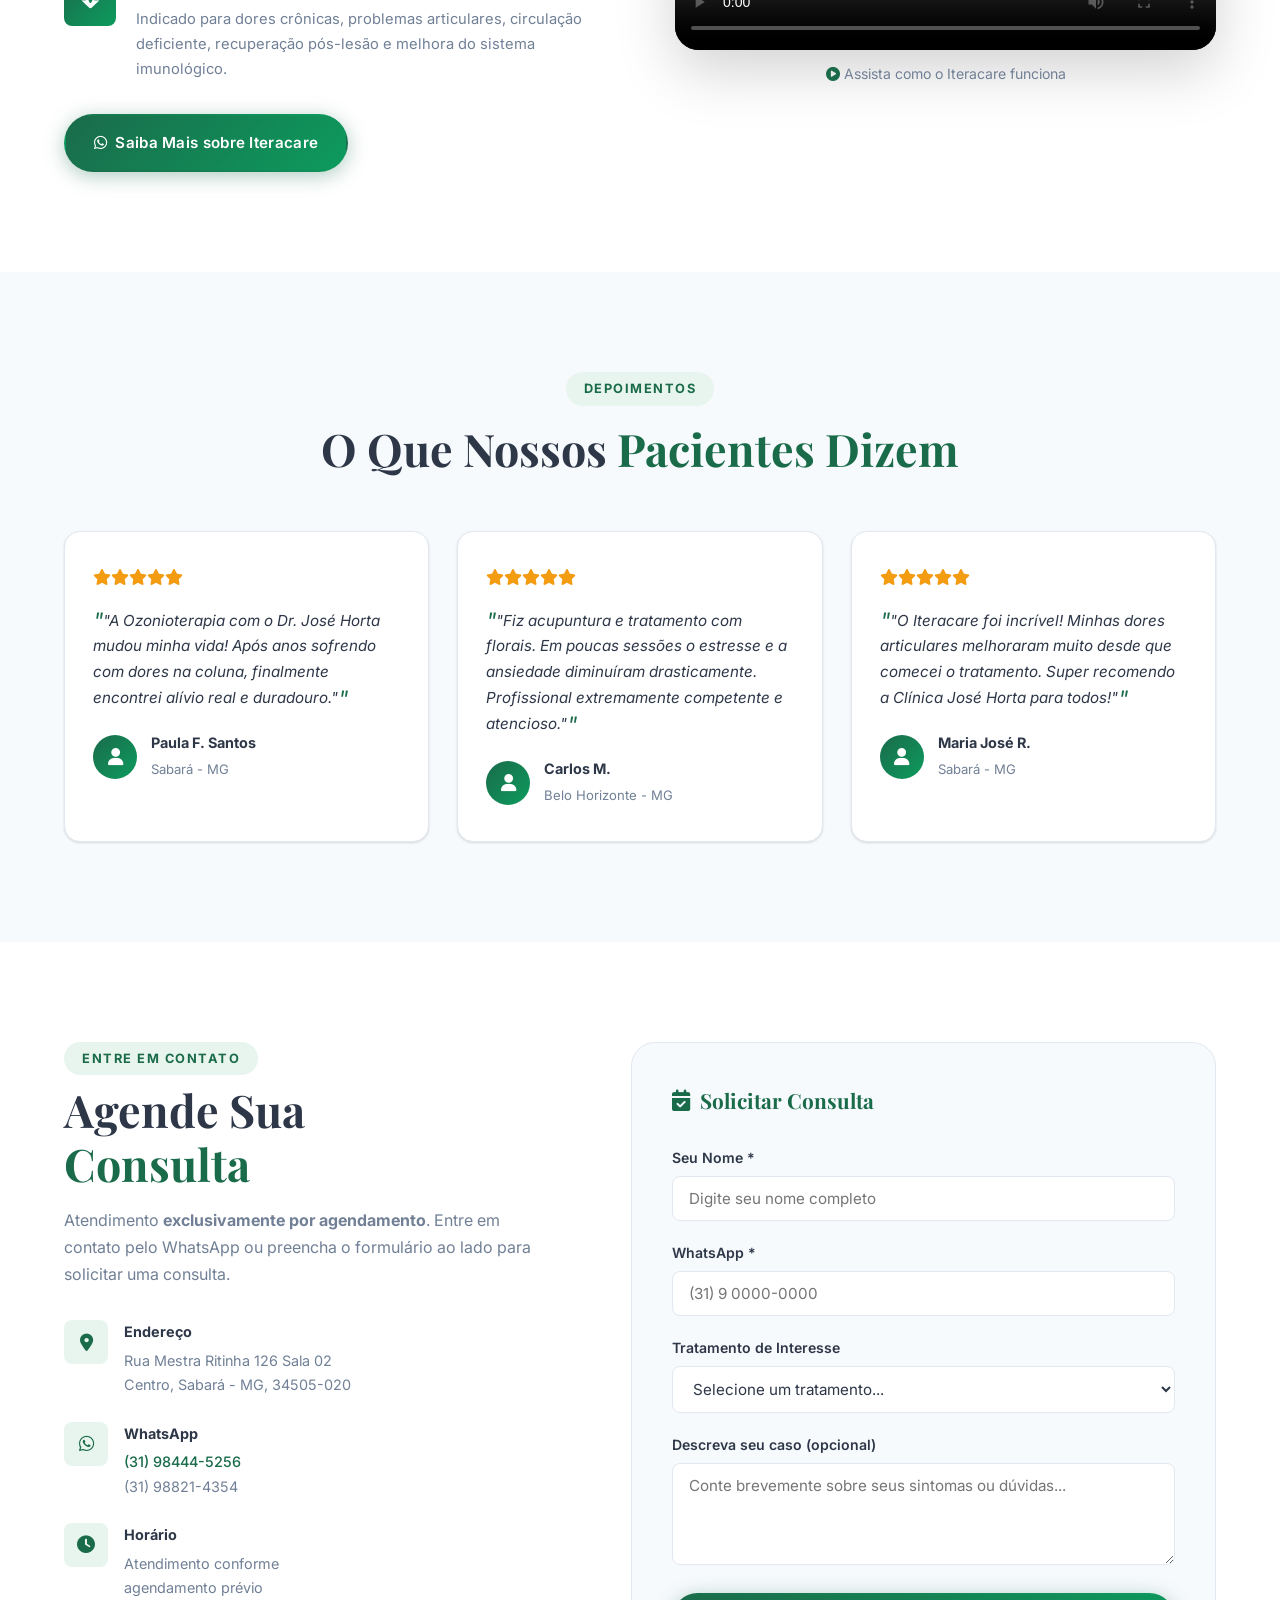
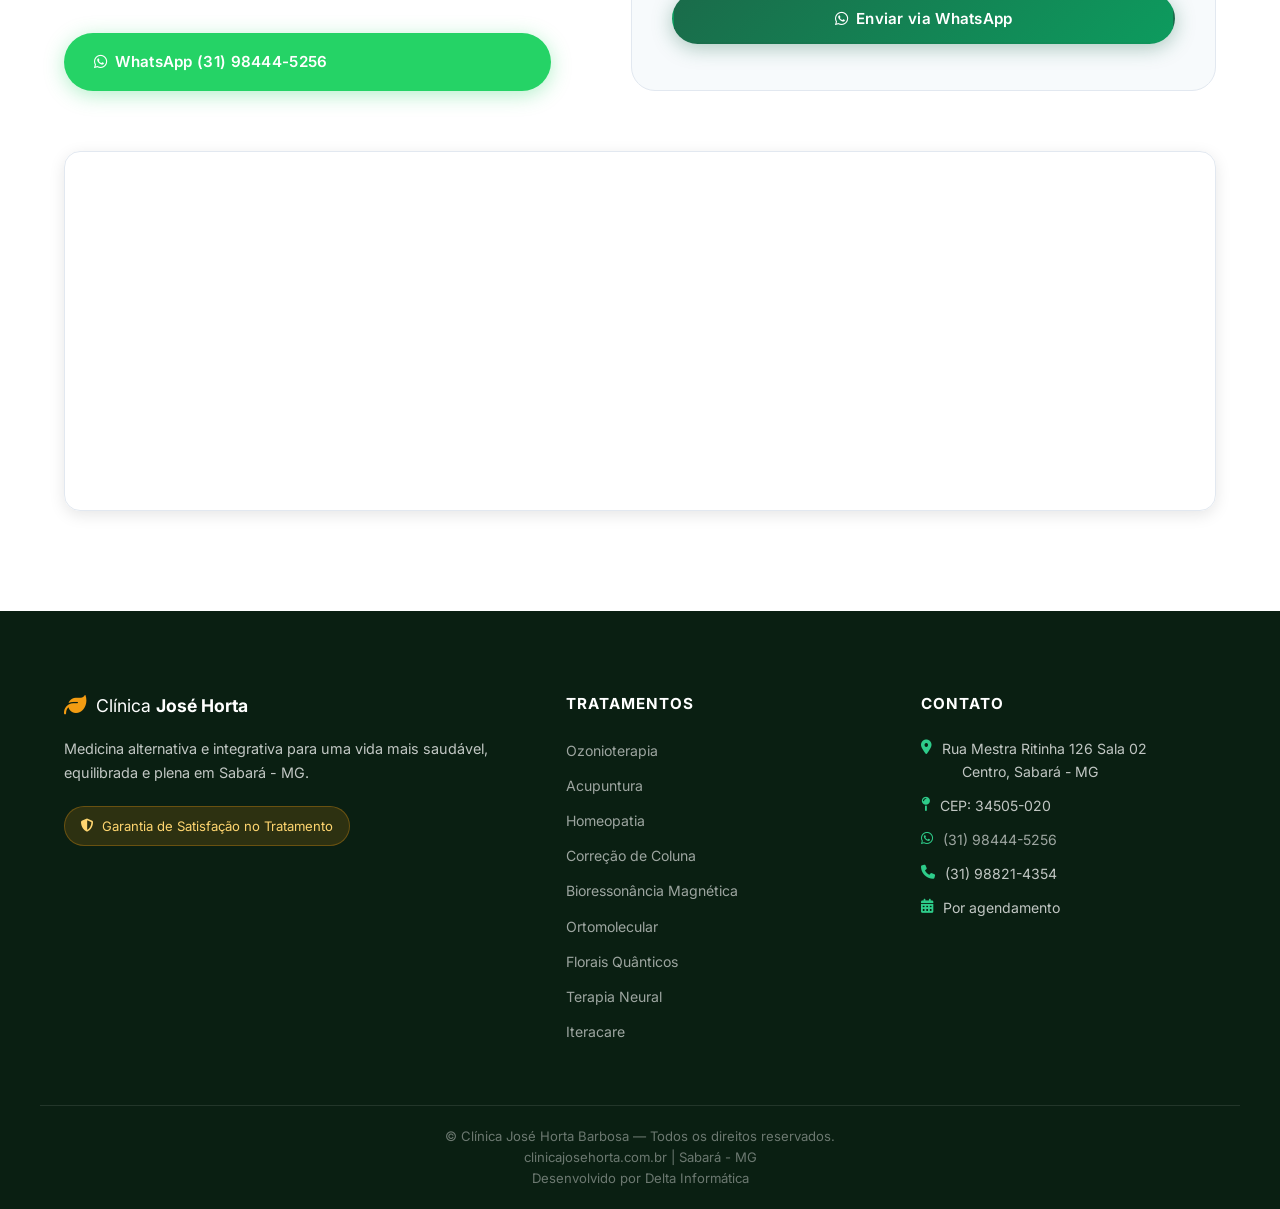
==== commit acb301f7: "Add files via upload" ====
--- a/index.html
+++ b/index.html
@@ -161,7 +161,7 @@
         <i class="fas fa-shield-alt banner-cta__icon"></i>
         <div>
           <h3>Garantia de Satisfação no Tratamento</h3>
-          <p>Comprometidos com o seu bem-estar. Atendimento humanizado e resultados reais.</p>
+          <p>Comprometido com o seu bem-estar. Atendimento humanizado e resultados reais.</p>
         </div>
         <a href="https://wa.me/5531984445256?text=Olá!%20Gostaria%20de%20agendar%20uma%20consulta." target="_blank" rel="noopener" class="btn btn--white">
           Agendar Agora
@@ -306,9 +306,9 @@
               <span>Dores articulares</span>
             </div>
           </div>
-          <a href="https://wa.me/5531984445256?text=Olá!%20Tenho%20interesse%20em%20saber%20mais%20sobre%20a%20Ozonioterapia." target="_blank" rel="noopener" class="btn btn--white-green">
+          <!--<a href="https://wa.me/5531984445256?text=Olá!%20Tenho%20interesse%20em%20saber%20mais%20sobre%20a%20Ozonioterapia." target="_blank" rel="noopener" class="btn btn--white-green">
             <i class="fab fa-whatsapp"></i> Quero Saber Mais
-          </a>
+          </a> -->
 
           <div class="ozone__ozoxx">
             <span class="section__tag section__tag--light">Tecnologia de Ponta</span>
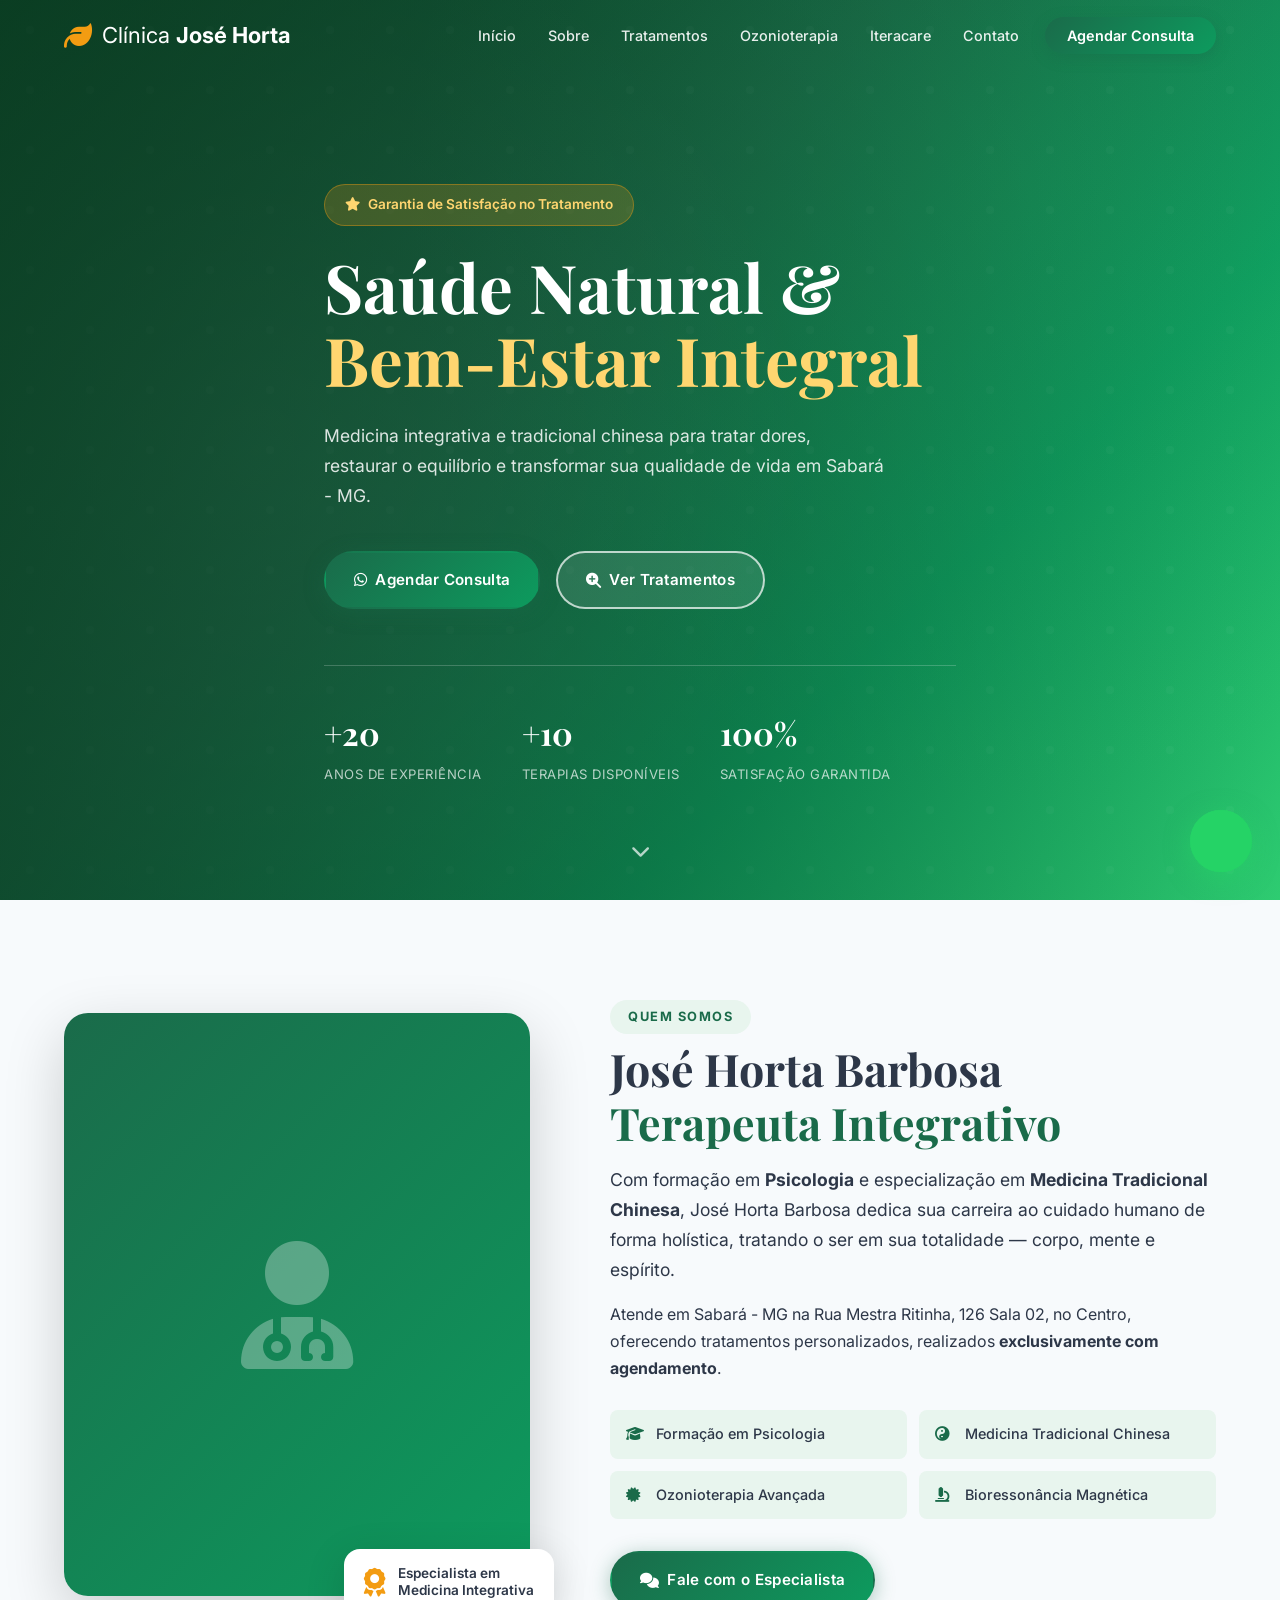
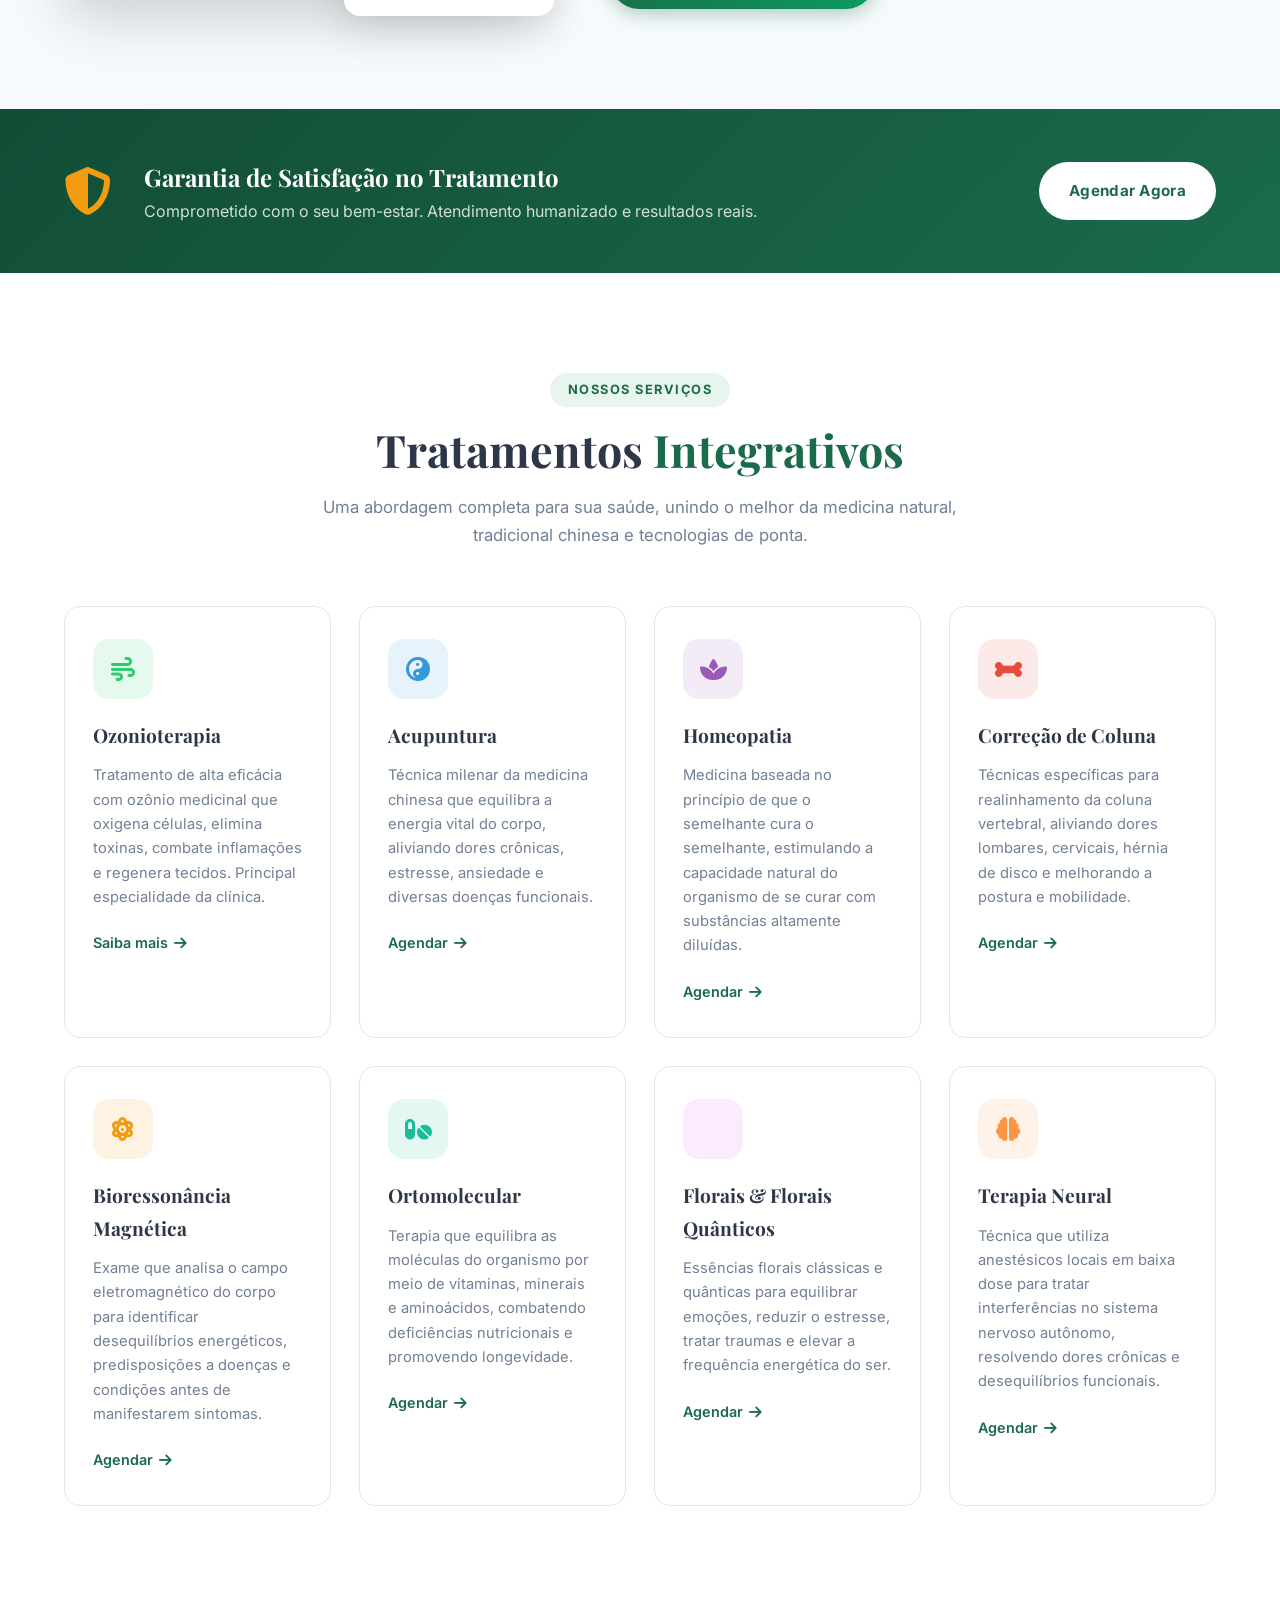
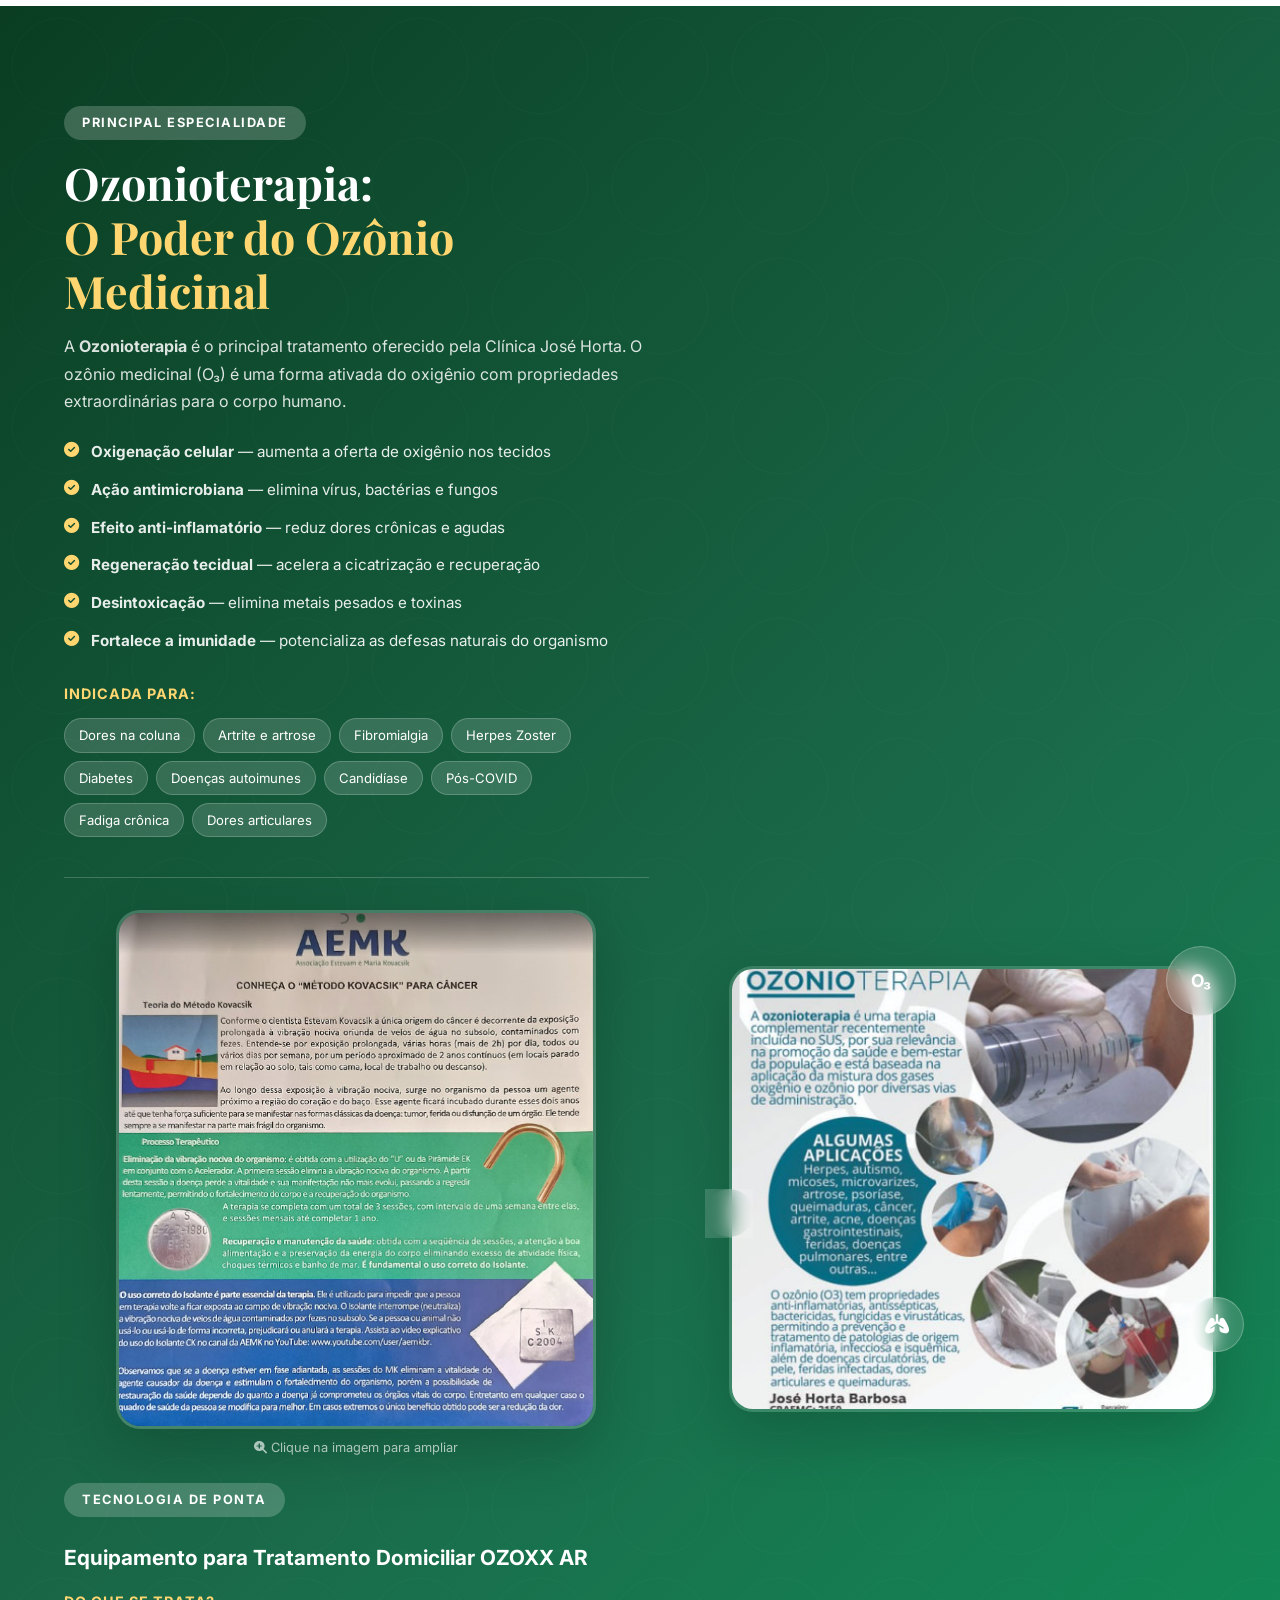
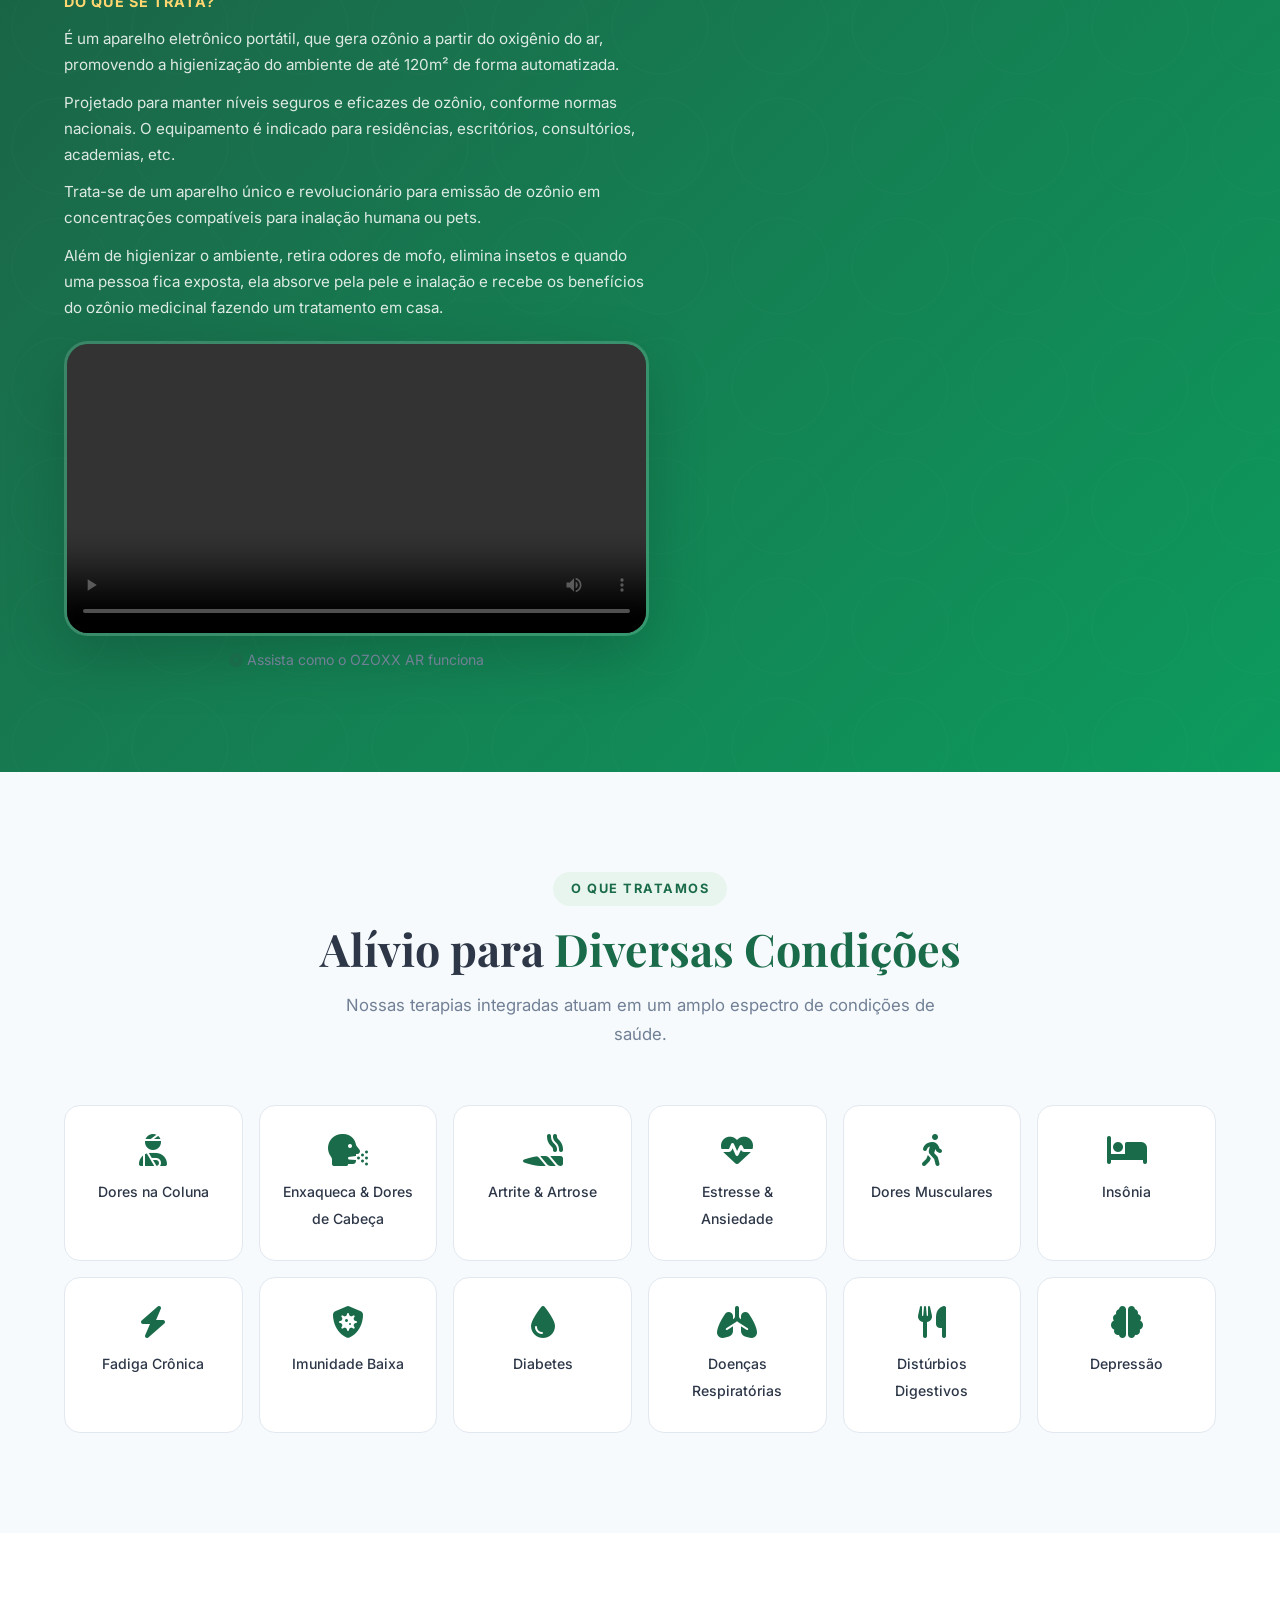
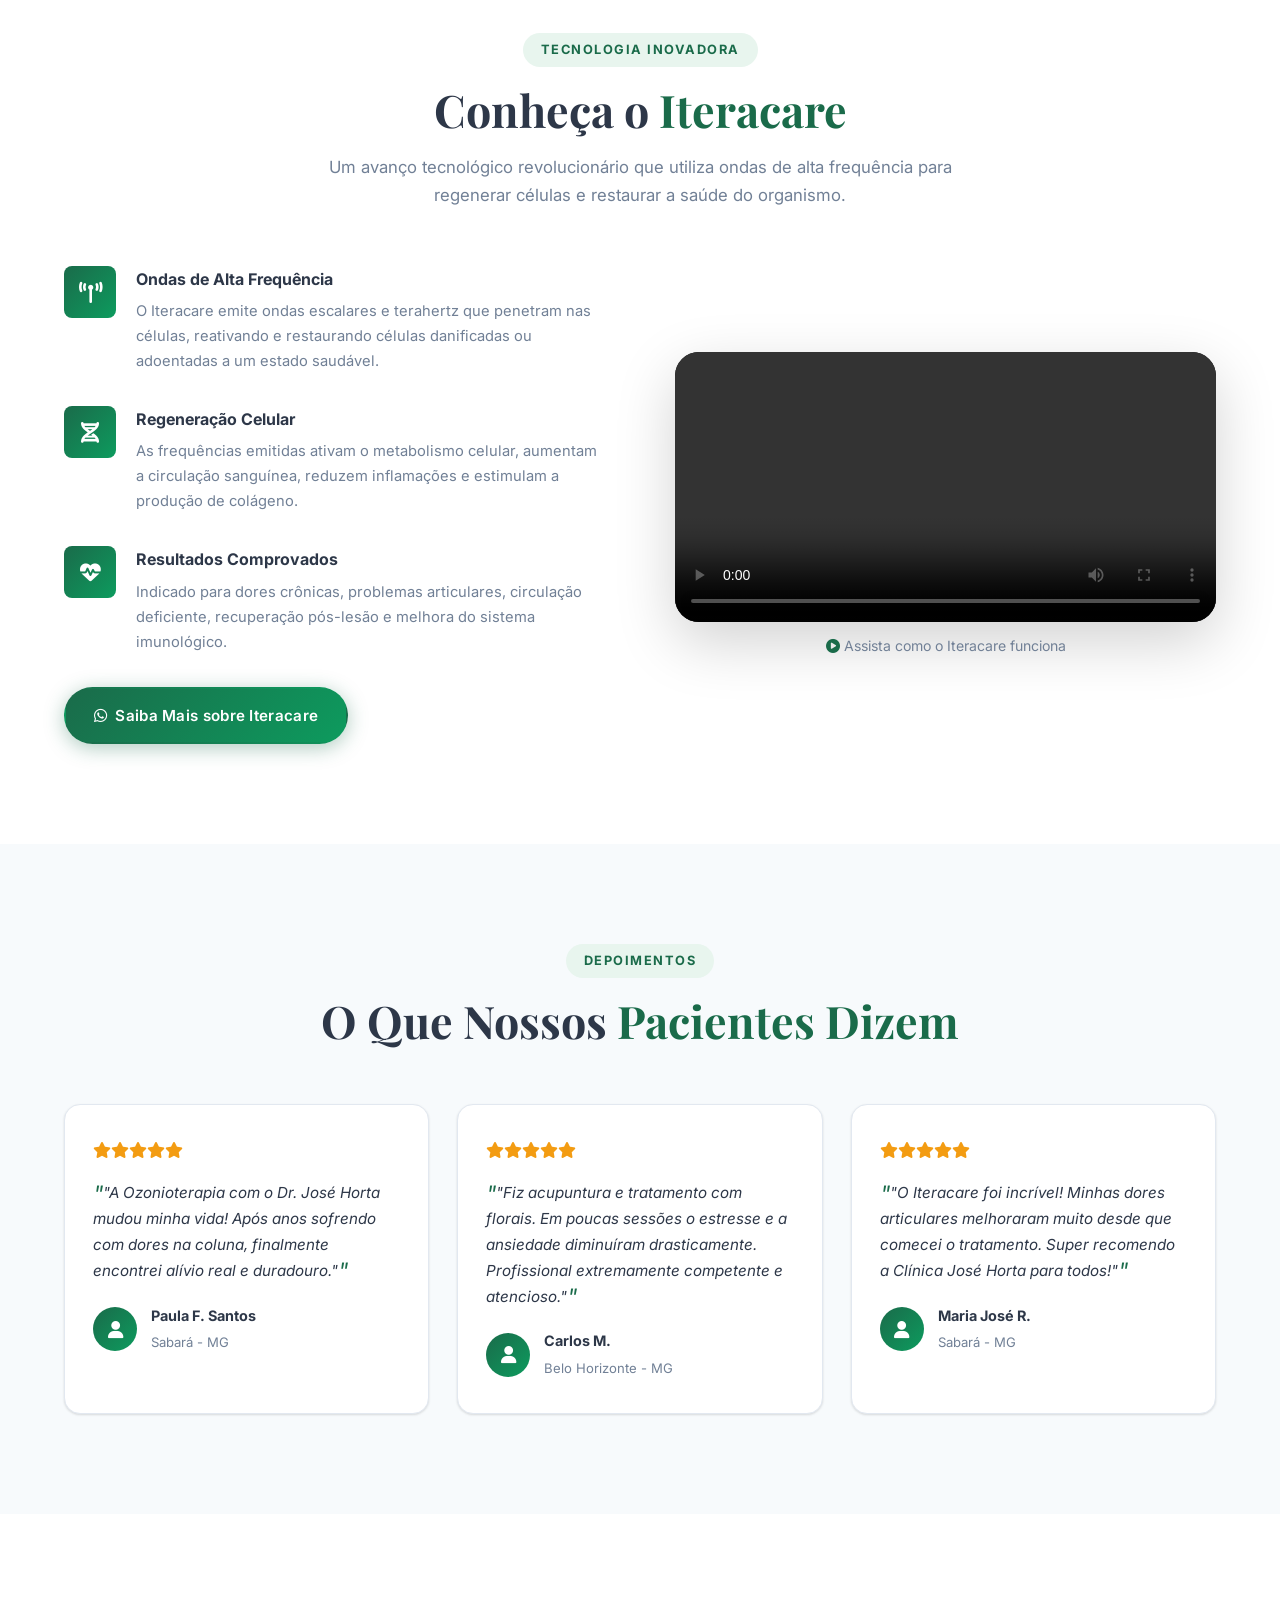
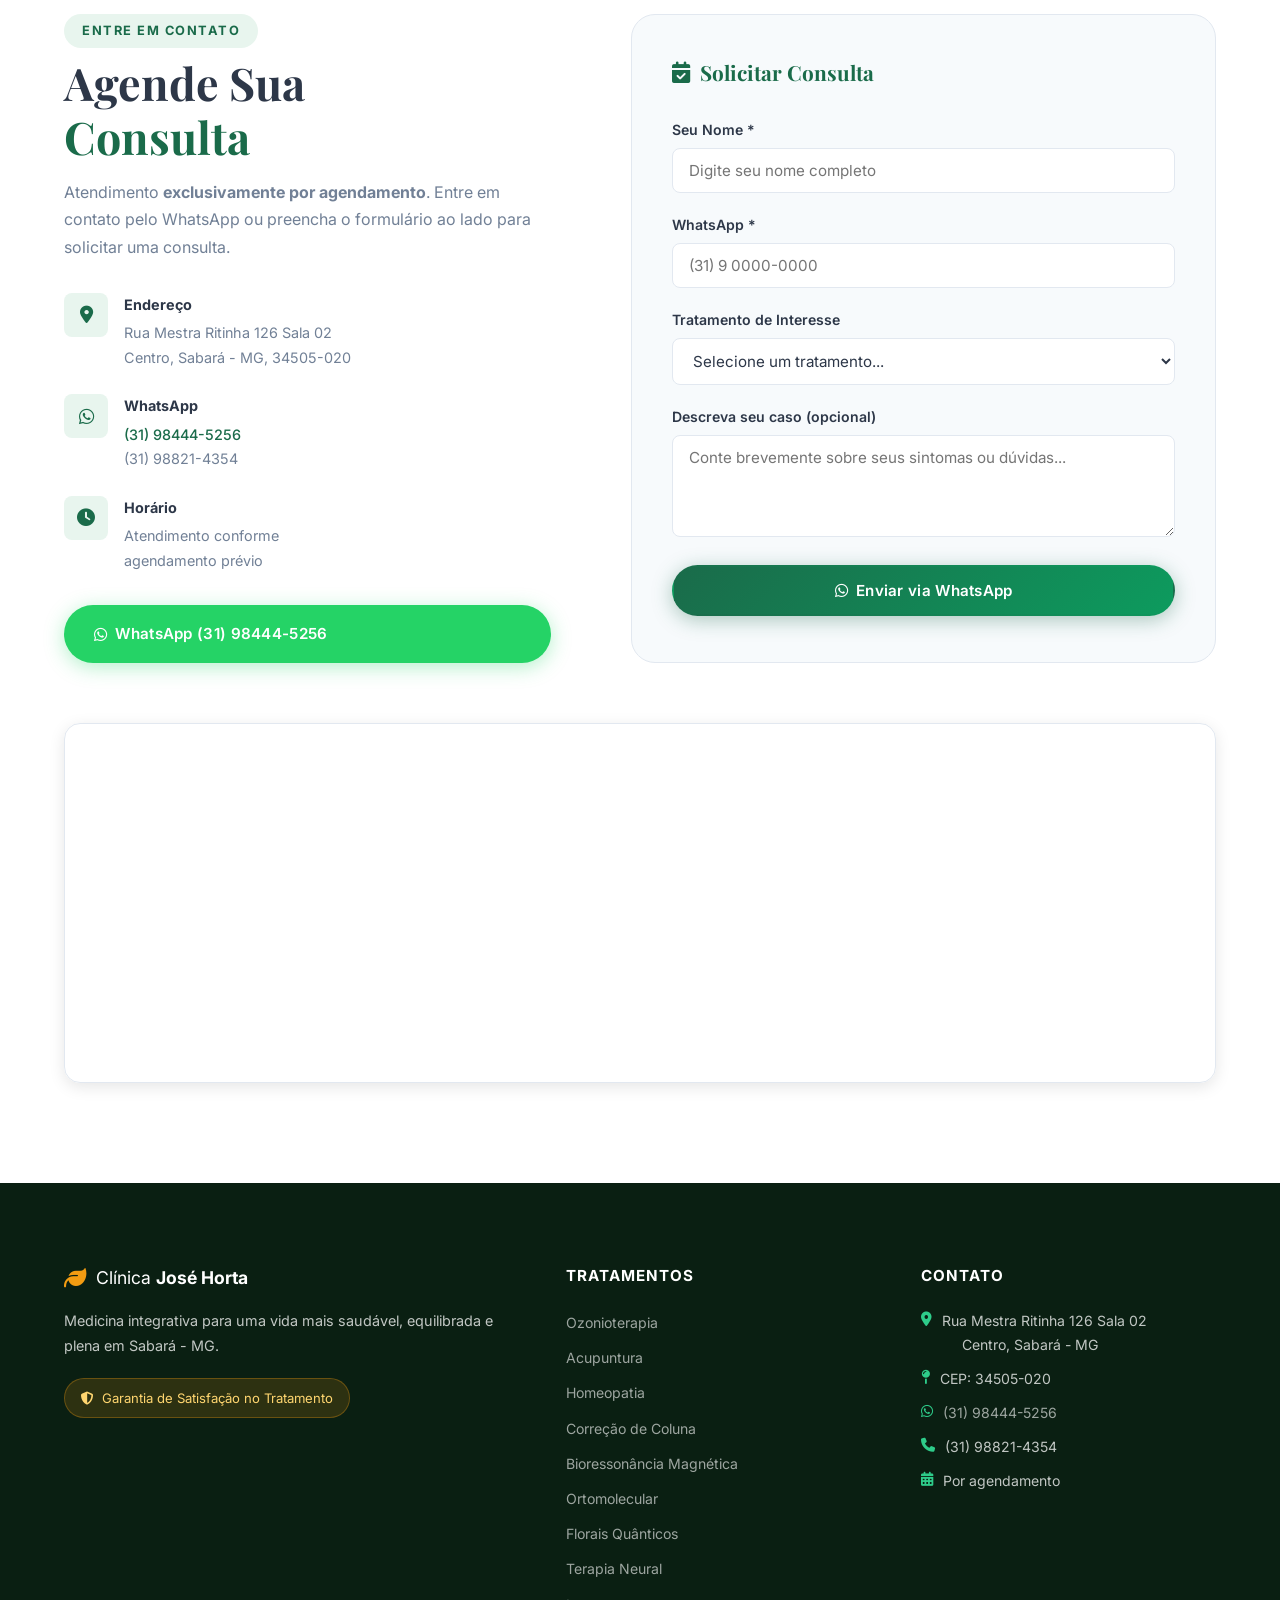
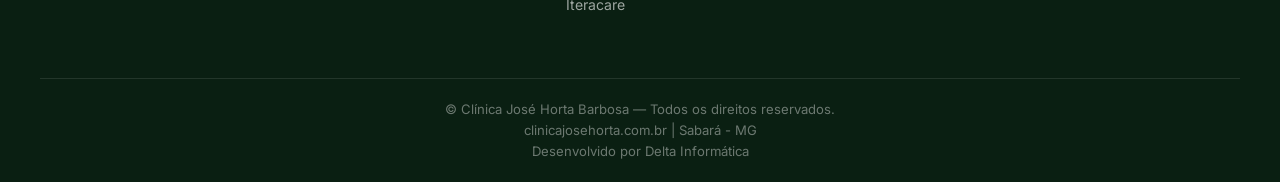
==== commit 9ebc6807: "Add files via upload" ====
--- a/index.html
+++ b/index.html
@@ -6,9 +6,9 @@
   <meta http-equiv="X-UA-Compatible" content="IE=edge" />
 
   <!-- SEO Primary -->
-  <title>Clínica José Horta | Medicina Alternativa em Sabará - MG</title>
+  <title>Clínica José Horta | Medicina Integrativa em Sabará - MG</title>
   <meta name="description" content="Clínica José Horta Barbosa em Sabará-MG. Especialista em Ozonioterapia, Acupuntura, Medicina Chinesa, Homeopatia, Bioressonância Magnética e muito mais. Agende sua consulta." />
-  <meta name="keywords" content="medicina alternativa sabará, josé horta, jose horta sabara, alívio para dores coluna, alívio para dores, medicina chinesa sabara, ozônio terapia, ozonioterapia sabará, acupuntura, acupuntura sabara, medicina chinesa, tratamento com ondas de alta frequencia, iteracare, florais quânticos, terapia neural, homeopatia sabará, ortomolecular, bioressonância magnética, correção de coluna, terapia holística sabará, terapeuta sabará" />
+  <meta name="keywords" content="medicina integrativa sabará, josé horta, jose horta sabara, alívio para dores coluna, alívio para dores, medicina chinesa sabara, ozônio terapia, ozonioterapia sabará, acupuntura, acupuntura sabara, medicina chinesa, tratamento com ondas de alta frequencia, iteracare, florais quânticos, terapia neural, homeopatia sabará, ortomolecular, bioressonância magnética, correção de coluna, terapia holística sabará, terapeuta sabará" />
   <meta name="author" content="José Horta Barbosa" />
   <meta name="robots" content="index, follow" />
   <link rel="canonical" href="https://clinicajosehorta.com.br/" />
@@ -16,7 +16,7 @@
   <!-- Open Graph -->
   <meta property="og:type" content="website" />
   <meta property="og:url" content="https://clinicajosehorta.com.br/" />
-  <meta property="og:title" content="Clínica José Horta | Medicina Alternativa em Sabará - MG" />
+  <meta property="og:title" content="Clínica José Horta | Medicina Integrativa em Sabará - MG" />
   <meta property="og:description" content="Tratamentos naturais e integrais para seu bem-estar. Ozonioterapia, Acupuntura, Homeopatia, Bioressonância Magnética e mais. Sabará - MG." />
   <meta property="og:locale" content="pt_BR" />
 
@@ -26,7 +26,7 @@
     "@context": "https://schema.org",
     "@type": "MedicalClinic",
     "name": "Clínica José Horta Barbosa",
-    "description": "Clínica de medicina alternativa e integrativa em Sabará - MG, especializada em ozonioterapia, acupuntura, medicina chinesa, homeopatia e mais.",
+    "description": "Clínica de medicina integrativa em Sabará - MG, especializada em ozonioterapia, acupuntura, medicina chinesa, homeopatia e mais.",
     "url": "https://clinicajosehorta.com.br",
     "telephone": "+553198444-5256",
     "address": {
@@ -311,6 +311,16 @@
           </a> -->
 
           <div class="ozone__ozoxx">
+            <figure class="novacsik__wrap">
+              <img
+                src="imgs/novacsik.jpg"
+                alt="Novacsik – clique para ampliar"
+                class="novacsik__thumb"
+                onclick="openLightbox(this)"
+                title="Clique para ampliar"
+              />
+              <figcaption class="novacsik__caption"><i class="fas fa-search-plus"></i> Clique na imagem para ampliar</figcaption>
+            </figure>
             <span class="section__tag section__tag--light">Tecnologia de Ponta</span>
             <h3>Equipamento para Tratamento Domiciliar <strong>OZOXX AR</strong></h3>
             <h4>Do que se trata?</h4>
@@ -579,7 +589,7 @@
           <i class="fas fa-leaf"></i>
           <span>Clínica <strong>José Horta</strong></span>
         </div>
-        <p>Medicina alternativa e integrativa para uma vida mais saudável, equilibrada e plena em Sabará - MG.</p>
+        <p>Medicina integrativa para uma vida mais saudável, equilibrada e plena em Sabará - MG.</p>
         <div class="footer__guarantee">
           <i class="fas fa-shield-alt"></i>
           <span>Garantia de Satisfação no Tratamento</span>
@@ -634,6 +644,12 @@
     <i class="fas fa-chevron-up"></i>
   </a>
 
+  <!-- Lightbox -->
+  <div class="lightbox" id="lightbox" role="dialog" aria-modal="true" aria-label="Imagem ampliada" onclick="closeLightbox()">
+    <button class="lightbox__close" onclick="closeLightbox()" aria-label="Fechar">&times;</button>
+    <img class="lightbox__img" id="lightboxImg" src="" alt="" onclick="event.stopPropagation()" />
+  </div>
+
   <script src="js/main.js"></script>
 </body>
 </html>
--- a/css/style.css
+++ b/css/style.css
@@ -1357,3 +1357,88 @@
   .conditions__grid { grid-template-columns: repeat(2, 1fr); }
   .hero__stats { flex-direction: column; gap: 16px; padding-top: 24px; }
 }
+
+
+/* ---- Novacsik image thumbnail ---- */
+.novacsik__wrap {
+  margin-bottom: 24px;
+  text-align: center;
+}
+
+.novacsik__thumb {
+  width: 100%;
+  max-width: 480px;
+  border-radius: var(--radius-lg);
+  box-shadow: var(--shadow-xl);
+  border: 3px solid rgba(255,255,255,.2);
+  cursor: zoom-in;
+  transition: opacity .2s, transform .2s;
+  display: block;
+  margin: 0 auto;
+}
+
+.novacsik__thumb:hover {
+  opacity: .9;
+  transform: scale(1.02);
+}
+
+.novacsik__caption {
+  color: rgba(255,255,255,.65);
+  font-size: .8rem;
+  margin-top: 8px;
+}
+
+/* ---- Lightbox ---- */
+.lightbox {
+  display: none;
+  position: fixed;
+  inset: 0;
+  background: rgba(0,0,0,.88);
+  z-index: 9999;
+  align-items: center;
+  justify-content: center;
+  padding: 20px;
+  cursor: zoom-out;
+}
+
+.lightbox.active {
+  display: flex;
+}
+
+.lightbox__img {
+  max-width: 92vw;
+  max-height: 90vh;
+  border-radius: 8px;
+  box-shadow: 0 8px 40px rgba(0,0,0,.7);
+  cursor: default;
+  animation: lbFadeIn .2s ease;
+}
+
+@keyframes lbFadeIn {
+  from { opacity: 0; transform: scale(.95); }
+  to   { opacity: 1; transform: scale(1); }
+}
+
+.lightbox__close {
+  position: fixed;
+  top: 16px;
+  right: 20px;
+  background: rgba(255,255,255,.15);
+  border: none;
+  color: #fff;
+  font-size: 2rem;
+  line-height: 1;
+  width: 44px;
+  height: 44px;
+  border-radius: 50%;
+  cursor: pointer;
+  display: flex;
+  align-items: center;
+  justify-content: center;
+  transition: background .2s;
+  z-index: 10000;
+}
+
+.lightbox__close:hover {
+  background: rgba(255,255,255,.3);
+}
